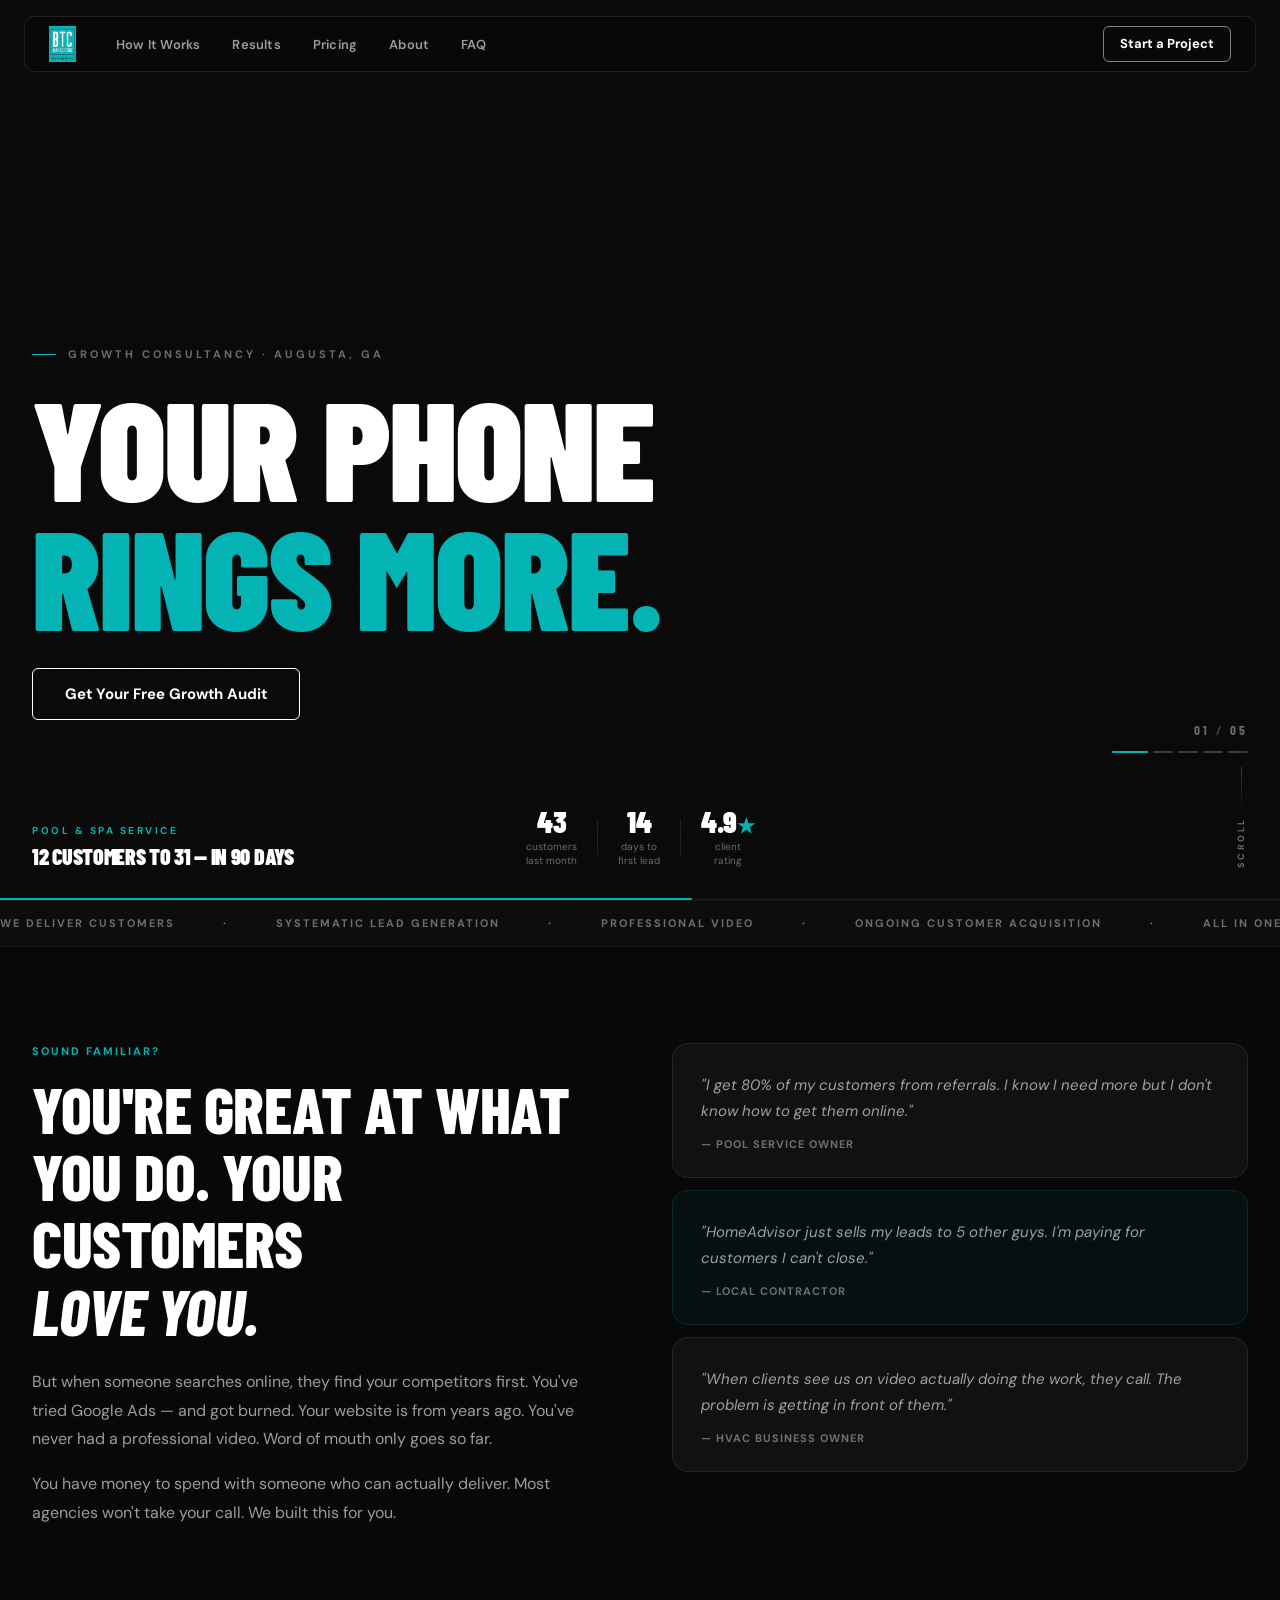
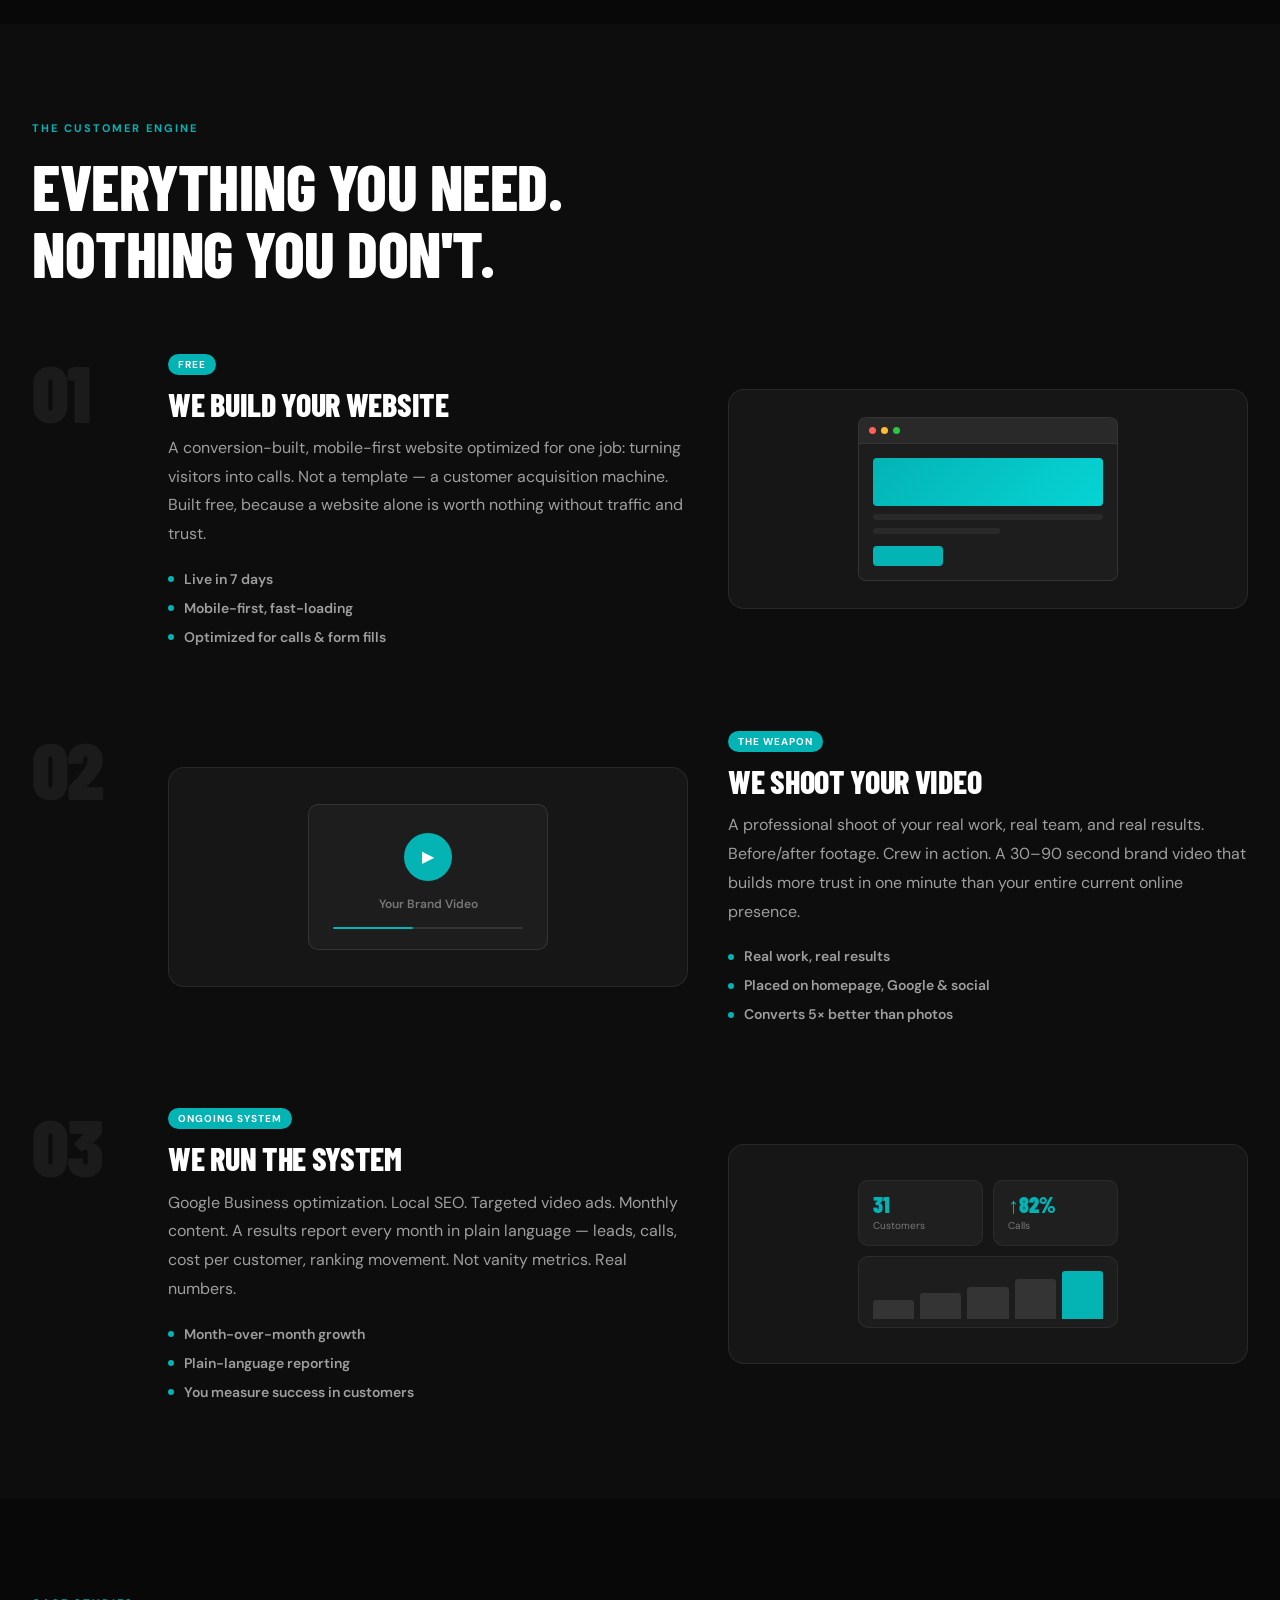
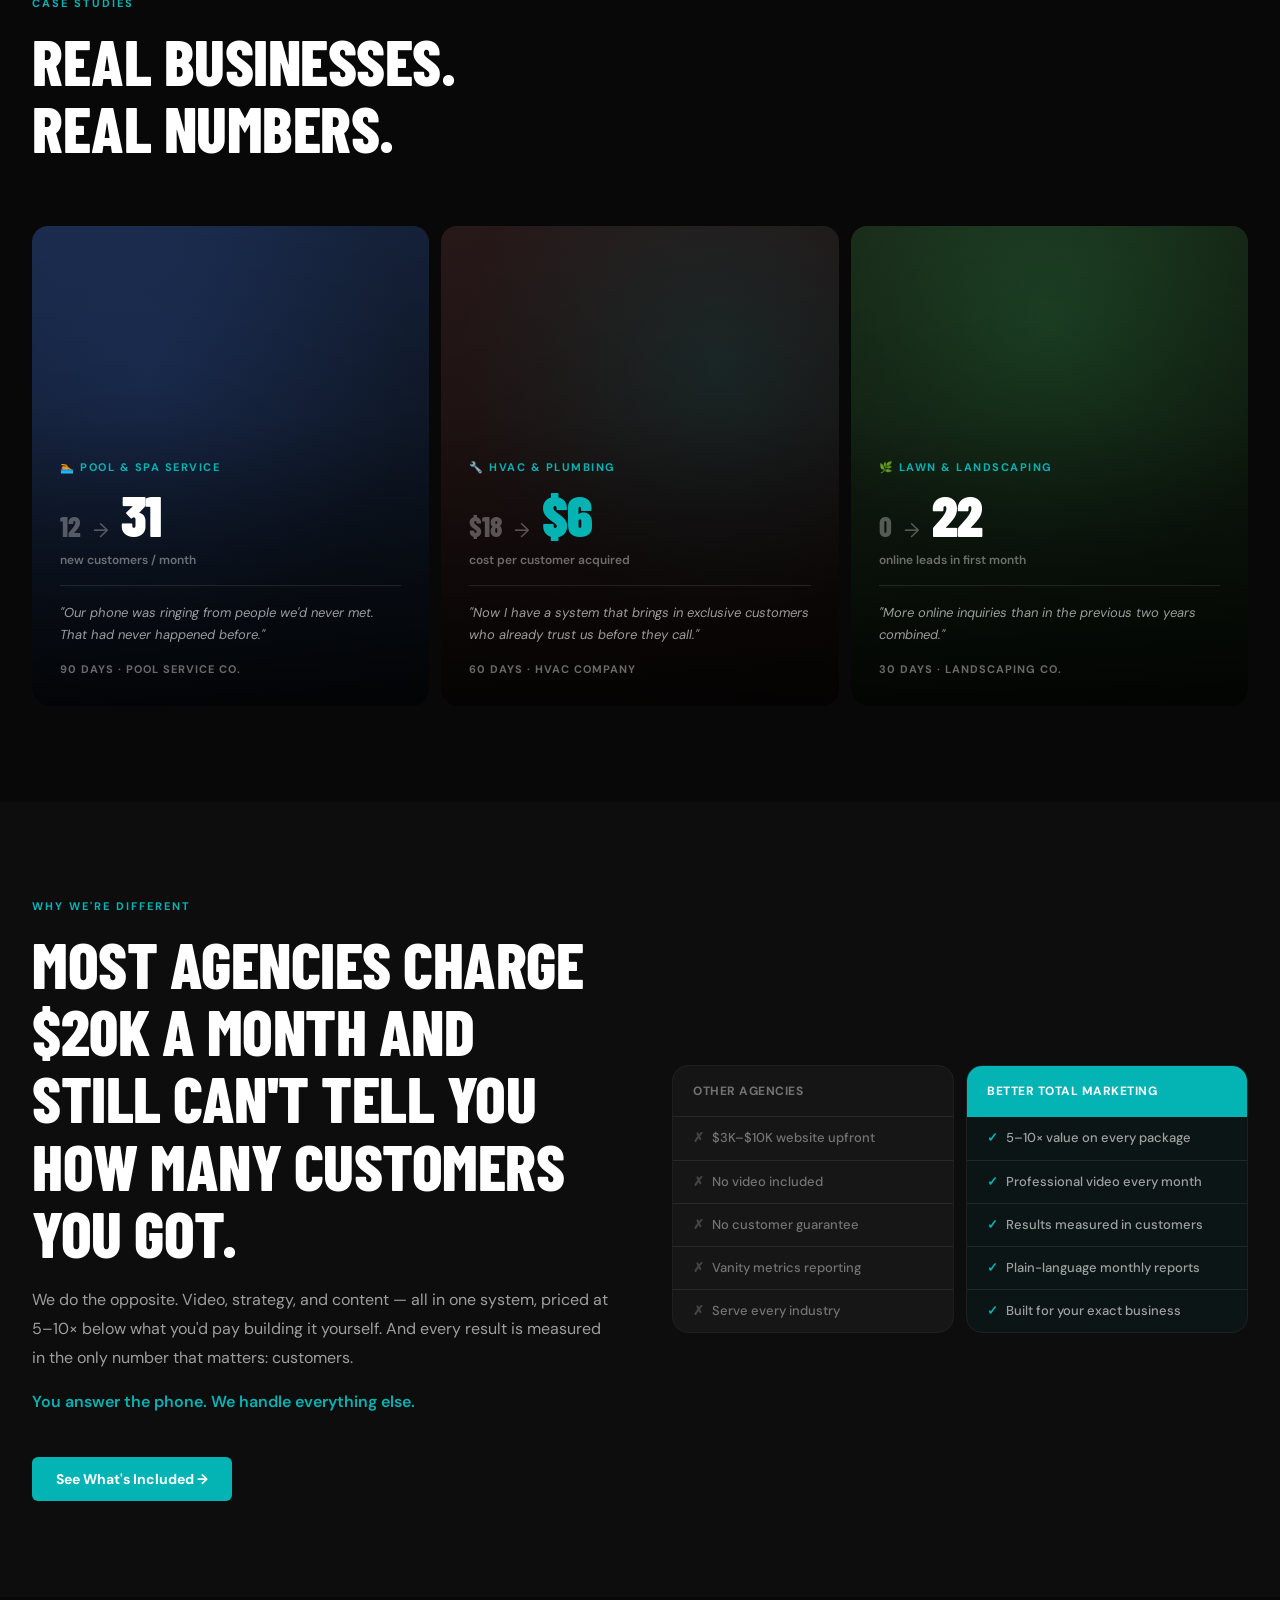
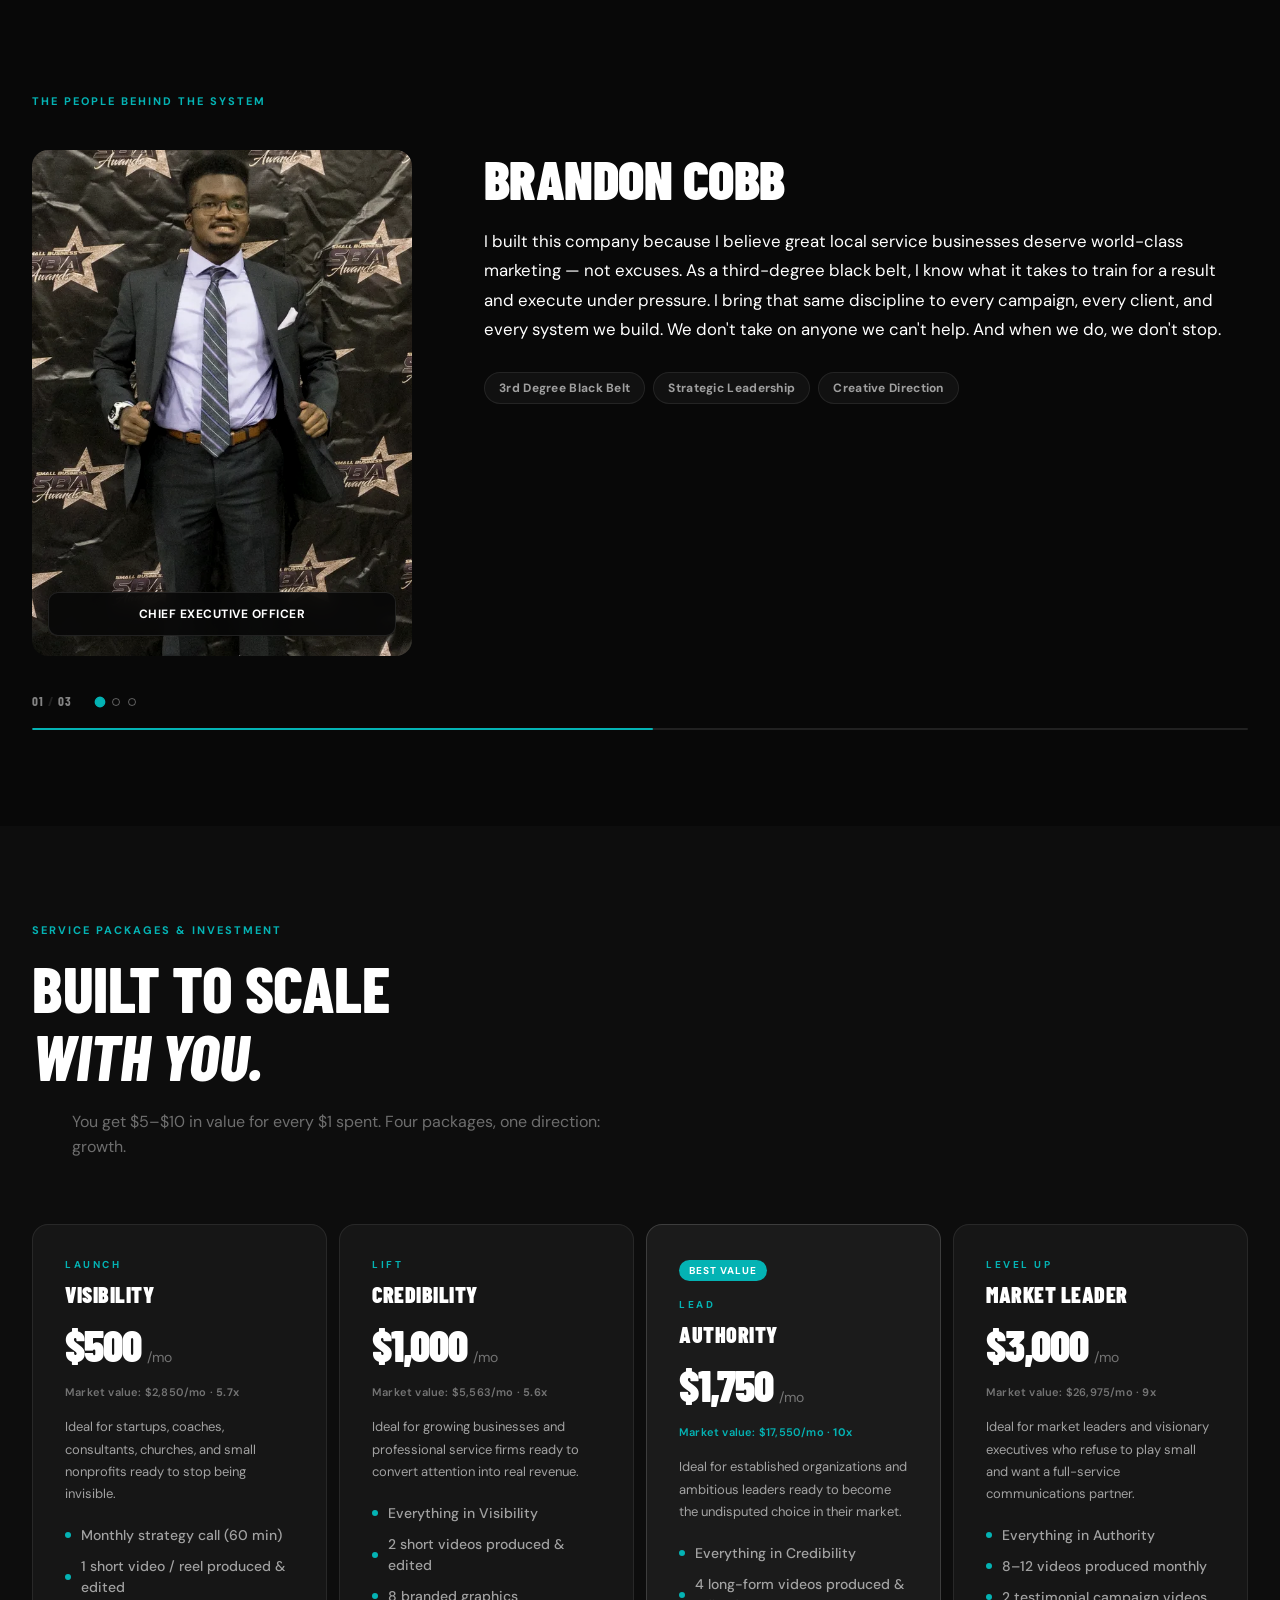
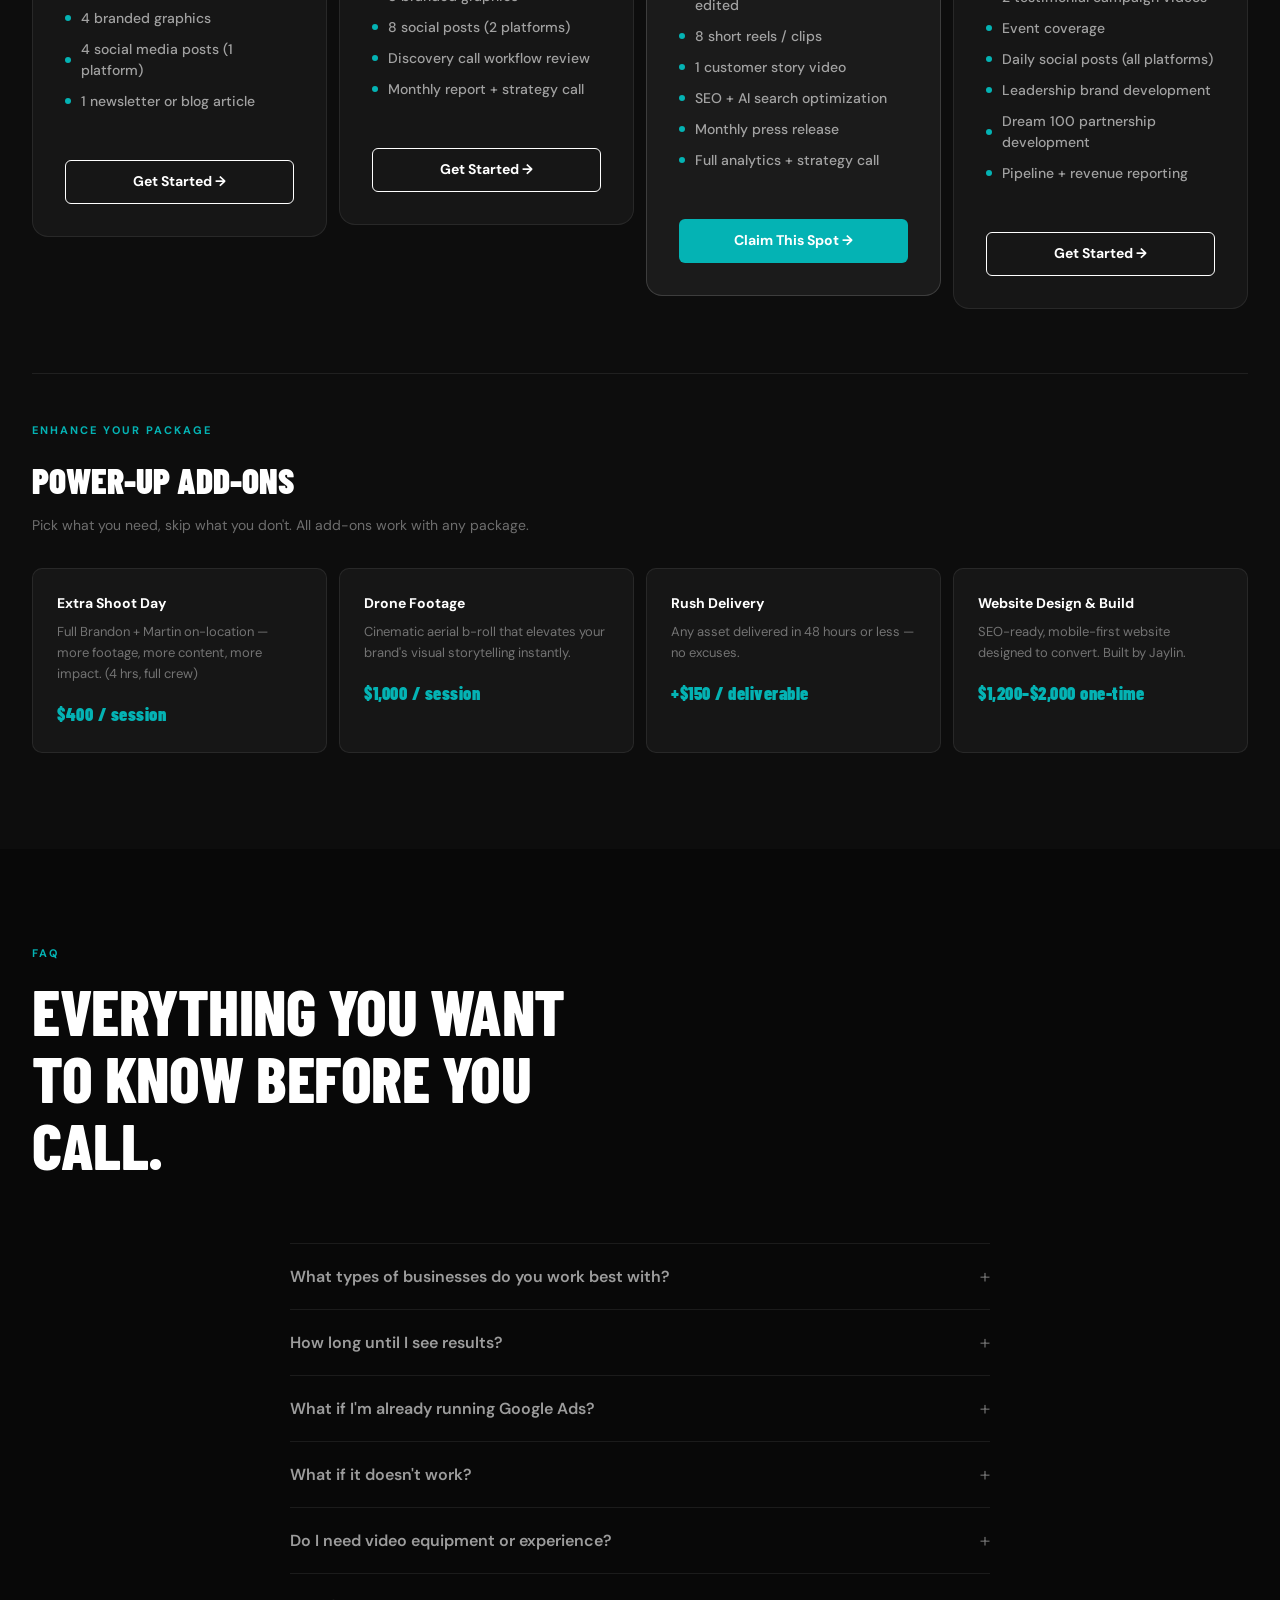
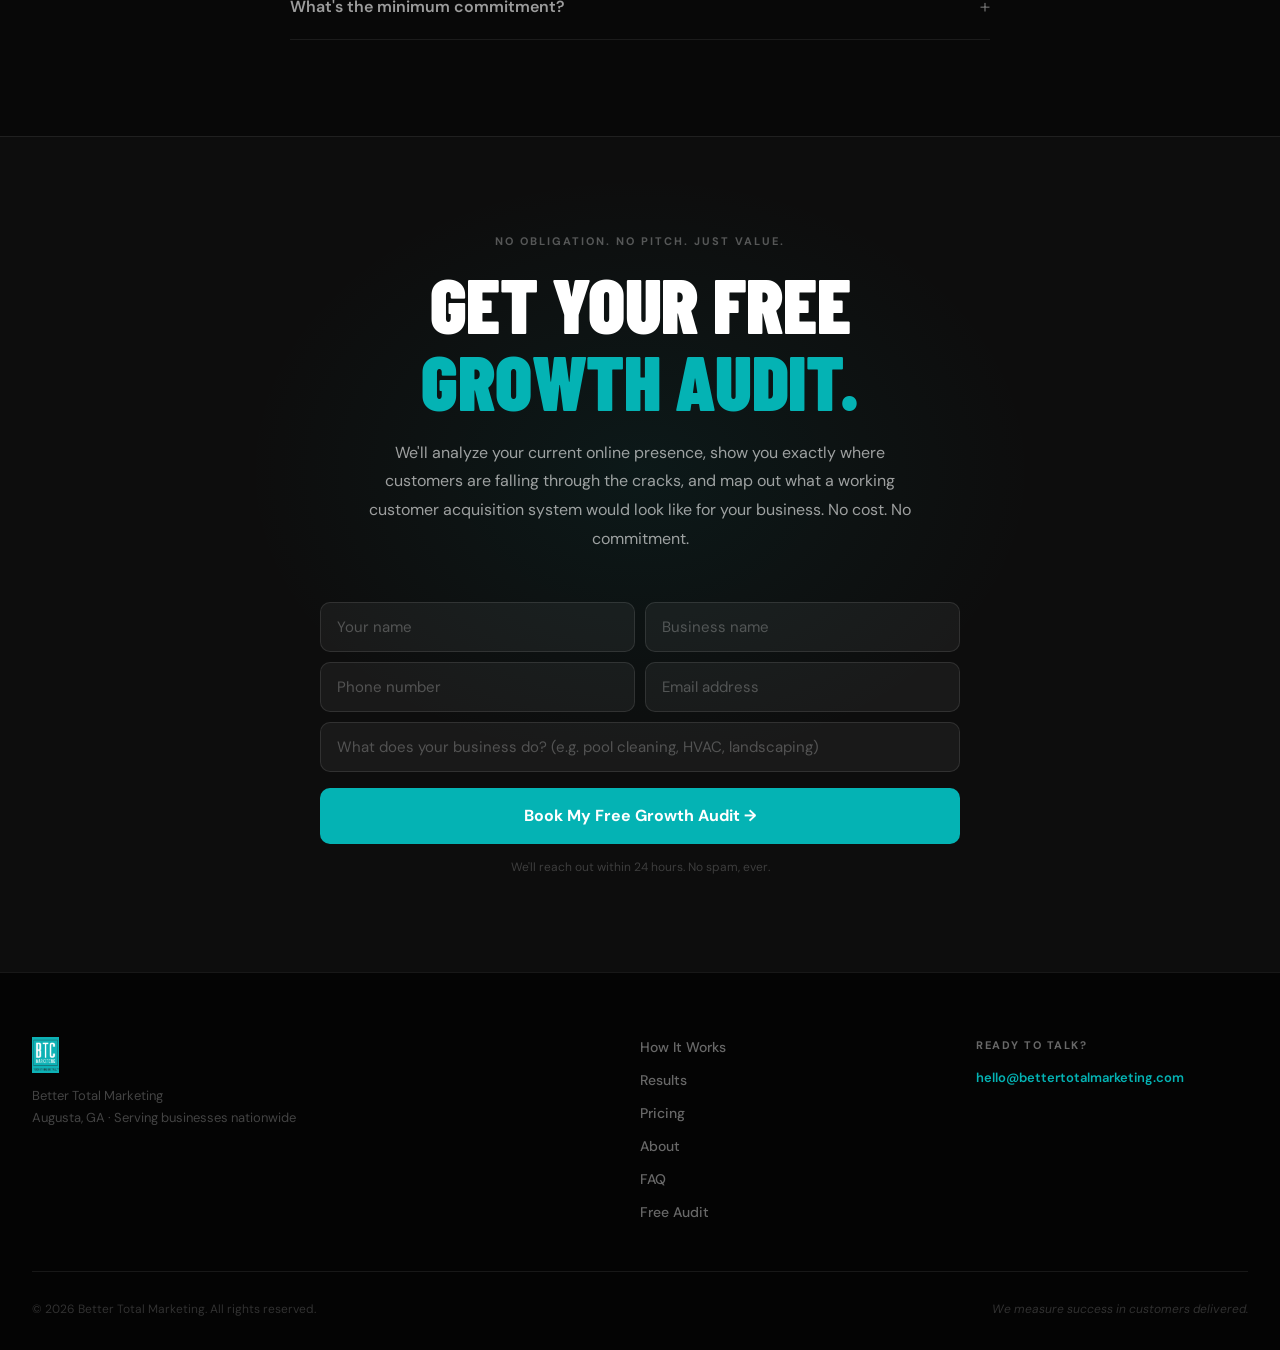
==== index.html @ 80527a5a "Initial commit — BTM v3 website (Better Total Communication Marketing)" ====
<!DOCTYPE html>
<html lang="en">

<head>
  <meta charset="UTF-8" />
  <meta name="viewport" content="width=device-width, initial-scale=1.0" />
  <title>Better Total Marketing — We Deliver Customers</title>
  <meta name="description"
    content="We shoot the video. We run the system. You just answer the phone. Video-centered marketing for local service businesses that gets your phone ringing." />
  <link rel="preconnect" href="https://fonts.googleapis.com" />
  <link rel="preconnect" href="https://fonts.gstatic.com" crossorigin />
  <link
    href="https://fonts.googleapis.com/css2?family=Barlow+Condensed:wght@400;600;700;800;900&family=DM+Sans:wght@300;400;500;600;700&display=swap"
    rel="stylesheet" />
  <link rel="stylesheet" href="styles.css" />
</head>

<body>

  <!-- ── FLOATING NAV (MURSEE-style glass pill) ── -->
  <header class="nav-wrap">
    <nav class="nav" id="nav">
      <a href="#" class="nav-logo"><img src="images/btc_logo.webp" alt="BTC Logo" class="nav-logo-img" /></a>
      <ul class="nav-links">
        <li><a href="#how">How It Works</a></li>
        <li><a href="#results">Results</a></li>
        <li><a href="#pricing">Pricing</a></li>
        <li><a href="#about">About</a></li>
        <li><a href="#faq">FAQ</a></li>
      </ul>
      <a href="#audit" class="btn-outline-sm nav-cta">
        <span>Start a Project</span>
      </a>
      <button class="hamburger" id="hamburger" aria-label="Toggle menu">
        <span></span>
        <span></span>
      </button>
    </nav>
    <div class="mobile-menu" id="mobileMenu">
      <ul>
        <li><a href="#how">How It Works</a></li>
        <li><a href="#results">Results</a></li>
        <li><a href="#pricing">Pricing</a></li>
        <li><a href="#about">About</a></li>
        <li><a href="#faq">FAQ</a></li>
      </ul>
      <a href="#audit" class="btn-red mobile-cta">Get Your Free Audit →</a>
    </div>
  </header>

  <!-- ── HERO — MURSEE Immersive Full Screen ── -->
  <section class="hero" id="hero">
    <!-- Video background -->
    <video class="hero-video" autoplay muted loop playsinline>
      <source src="video/BTC Website No Logo.mp4" type="video/mp4" />
    </video>
    <!-- Dark vignette overlay -->
    <div class="hero-overlay"></div>
    <!-- Film grain -->
    <div class="hero-grain"></div>

    <!-- Main content block -->
    <div class="hero-content">
      <p class="hero-label">Growth Consultancy &middot; Augusta, GA</p>
      <h1 class="hero-headline" data-reveal>
        Your phone<br />
        <em>rings more.</em>
      </h1>
      <div class="hero-actions" data-reveal>
        <a href="#audit" class="btn-outline btn-lg">
          <span>Get Your Free Growth Audit</span>
        </a>
      </div>
    </div>

    <!-- Bottom MURSEE-style info bar -->
    <div class="hero-bottom">
      <!-- Left: Current case study -->
      <div class="hero-project">
        <div class="hp-niche" id="heroNiche">Pool &amp; Spa Service</div>
        <div class="hp-result is-visible" id="heroResult">12 Customers to 31 — in 90 Days</div>
      </div>

      <!-- Center: Key stats -->
      <div class="hero-stats">
        <div class="hstat">
          <div class="hstat-num" data-count="43">0</div>
          <div class="hstat-label">customers<br />last month</div>
        </div>
        <div class="hstat-div"></div>
        <div class="hstat">
          <div class="hstat-num" data-count="14">0</div>
          <div class="hstat-label">days to<br />first lead</div>
        </div>
        <div class="hstat-div"></div>
        <div class="hstat">
          <div class="hstat-num">4.9<em>★</em></div>
          <div class="hstat-label">client<br />rating</div>
        </div>
      </div>

      <!-- Right: Counter + dot nav + scroll -->
      <div class="hero-nav">
        <div class="hero-counter">
          <span id="heroCurrent">01</span>
          <span class="hc-sep"> / </span>
          <span>05</span>
        </div>
        <div class="hero-dots">
          <button class="hdot is-active" data-slide="0" aria-label="Slide 1"></button>
          <button class="hdot" data-slide="1" aria-label="Slide 2"></button>
          <button class="hdot" data-slide="2" aria-label="Slide 3"></button>
          <button class="hdot" data-slide="3" aria-label="Slide 4"></button>
          <button class="hdot" data-slide="4" aria-label="Slide 5"></button>
        </div>
        <div class="hero-scroll">
          <div class="scroll-line"></div>
          <span>Scroll</span>
        </div>
      </div>
    </div>

    <!-- MURSEE progress bar at very bottom -->
    <div class="hero-bar">
      <div class="hero-bar-fill" id="heroBarFill"></div>
    </div>
  </section>

  <!-- ── TICKER ── -->
  <div class="ticker">
    <div class="ticker-track">
      <span>We Deliver Customers</span>
      <span class="t-dot">·</span>
      <span>Systematic Lead Generation</span>
      <span class="t-dot">·</span>
      <span>Professional Video</span>
      <span class="t-dot">·</span>
      <span>Ongoing Customer Acquisition</span>
      <span class="t-dot">·</span>
      <span>All In One Growth System</span>
      <span class="t-dot">·</span>
      <span>We Deliver Customers</span>
      <span class="t-dot">·</span>
      <span>Systematic Lead Generation</span>
      <span class="t-dot">·</span>
      <span>Professional Video</span>
      <span class="t-dot">·</span>
      <span>Ongoing Customer Acquisition</span>
      <span class="t-dot">·</span>
      <span>All In One Growth System</span>
      <span class="t-dot">·</span>
    </div>
  </div>

  <!-- ── PROBLEM ── -->
  <section class="section" id="problem">
    <div class="container">
      <div class="problem-layout">
        <div class="problem-text" data-reveal>
          <p class="eyebrow">Sound familiar?</p>
          <h2 class="section-headline">You're great at what<br />you do. Your customers<br /><em>love you.</em></h2>
          <p class="body-text">But when someone searches online, they find your competitors first. You've tried Google
            Ads — and got burned. Your website is from years ago. You've never had a professional video. Word of mouth
            only goes so far.</p>
          <p class="body-text mt-4">You have money to spend with someone who can actually deliver. Most agencies won't
            take your call. We built this for you.</p>
        </div>
        <div class="pain-stack" data-reveal>
          <div class="pain-card">
            <div class="pain-quote">"I get 80% of my customers from referrals. I know I need more but I don't know how
              to get them online."</div>
            <div class="pain-src">— Pool service owner</div>
          </div>
          <div class="pain-card pain-card-accent">
            <div class="pain-quote">"HomeAdvisor just sells my leads to 5 other guys. I'm paying for customers I can't
              close."</div>
            <div class="pain-src">— Local contractor</div>
          </div>
          <div class="pain-card">
            <div class="pain-quote">"When clients see us on video actually doing the work, they call. The problem is
              getting in front of them."</div>
            <div class="pain-src">— HVAC business owner</div>
          </div>
        </div>
      </div>
    </div>
  </section>

  <!-- ── HOW IT WORKS ── -->
  <section class="section section-alt" id="how">
    <div class="container">
      <div class="section-header" data-reveal>
        <p class="eyebrow">The Customer Engine</p>
        <h2 class="section-headline">Everything you need.<br />Nothing you don't.</h2>
      </div>
      <div class="steps">
        <div class="step" data-reveal>
          <div class="step-num">01</div>
          <div class="step-body">
            <div class="step-tag">Free</div>
            <h3 class="step-title">We build your website</h3>
            <p class="body-text">A conversion-built, mobile-first website optimized for one job: turning visitors into
              calls. Not a template — a customer acquisition machine. Built free, because a website alone is worth
              nothing without traffic and trust.</p>
            <ul class="step-list">
              <li>Live in 7 days</li>
              <li>Mobile-first, fast-loading</li>
              <li>Optimized for calls &amp; form fills</li>
            </ul>
          </div>
          <div class="step-visual">
            <div class="mock-browser">
              <div class="mb-bar"><span class="mb-dot r"></span><span class="mb-dot y"></span><span
                  class="mb-dot g"></span></div>
              <div class="mb-body">
                <div class="mb-hero-bar"></div>
                <div class="mb-line"></div>
                <div class="mb-line short"></div>
                <div class="mb-btn"></div>
              </div>
            </div>
          </div>
        </div>

        <div class="step step-flip" data-reveal>
          <div class="step-num">02</div>
          <div class="step-body">
            <div class="step-tag">The Weapon</div>
            <h3 class="step-title">We shoot your video</h3>
            <p class="body-text">A professional shoot of your real work, real team, and real results. Before/after
              footage. Crew in action. A 30–90 second brand video that builds more trust in one minute than your entire
              current online presence.</p>
            <ul class="step-list">
              <li>Real work, real results</li>
              <li>Placed on homepage, Google &amp; social</li>
              <li>Converts 5× better than photos</li>
            </ul>
          </div>
          <div class="step-visual">
            <div class="mock-video">
              <div class="mv-play">▶</div>
              <div class="mv-title">Your Brand Video</div>
              <div class="mv-bar">
                <div class="mv-fill"></div>
              </div>
            </div>
          </div>
        </div>

        <div class="step" data-reveal>
          <div class="step-num">03</div>
          <div class="step-body">
            <div class="step-tag">Ongoing System</div>
            <h3 class="step-title">We run the system</h3>
            <p class="body-text">Google Business optimization. Local SEO. Targeted video ads. Monthly content. A results
              report every month in plain language — leads, calls, cost per customer, ranking movement. Not vanity
              metrics. Real numbers.</p>
            <ul class="step-list">
              <li>Month-over-month growth</li>
              <li>Plain-language reporting</li>
              <li>You measure success in customers</li>
            </ul>
          </div>
          <div class="step-visual">
            <div class="mock-dash">
              <div class="md-row">
                <div class="md-card">
                  <div class="md-num">31</div>
                  <div class="md-lbl">Customers</div>
                </div>
                <div class="md-card">
                  <div class="md-num">↑82%</div>
                  <div class="md-lbl">Calls</div>
                </div>
              </div>
              <div class="md-chart">
                <div class="md-bar" style="height:38%"></div>
                <div class="md-bar" style="height:52%"></div>
                <div class="md-bar" style="height:65%"></div>
                <div class="md-bar" style="height:80%"></div>
                <div class="md-bar md-bar-red" style="height:96%"></div>
              </div>
            </div>
          </div>
        </div>
      </div>
    </div>
  </section>

  <!-- ── RESULTS / CASE STUDIES (MURSEE film-card grid) ── -->
  <section class="section" id="results">
    <div class="container">
      <div class="section-header" data-reveal>
        <p class="eyebrow">Case Studies</p>
        <h2 class="section-headline">Real businesses.<br />Real numbers.</h2>
      </div>
      <div class="work-grid">
        <div class="work-card" data-reveal>
          <div class="work-card-bg wc-1"></div>
          <div class="work-card-content">
            <div class="wc-niche">🏊 Pool &amp; Spa Service</div>
            <div class="wc-metric">
              <span class="wc-before">12</span>
              <span class="wc-arrow">→</span>
              <span class="wc-after">31</span>
            </div>
            <div class="wc-label">new customers / month</div>
            <p class="wc-quote">"Our phone was ringing from people we'd never met. That had never happened before."</p>
            <div class="wc-meta">90 days · Pool Service Co.</div>
          </div>
        </div>
        <div class="work-card work-card-tall" data-reveal>
          <div class="work-card-bg wc-2"></div>
          <div class="work-card-content">
            <div class="wc-niche">🔧 HVAC &amp; Plumbing</div>
            <div class="wc-metric">
              <span class="wc-before">$18</span>
              <span class="wc-arrow">→</span>
              <span class="wc-after wc-red">$6</span>
            </div>
            <div class="wc-label">cost per customer acquired</div>
            <p class="wc-quote">"Now I have a system that brings in exclusive customers who already trust us before they
              call."</p>
            <div class="wc-meta">60 days · HVAC Company</div>
          </div>
        </div>
        <div class="work-card" data-reveal>
          <div class="work-card-bg wc-3"></div>
          <div class="work-card-content">
            <div class="wc-niche">🌿 Lawn &amp; Landscaping</div>
            <div class="wc-metric">
              <span class="wc-before">0</span>
              <span class="wc-arrow">→</span>
              <span class="wc-after">22</span>
            </div>
            <div class="wc-label">online leads in first month</div>
            <p class="wc-quote">"More online inquiries than in the previous two years combined."</p>
            <div class="wc-meta">30 days · Landscaping Co.</div>
          </div>
        </div>
      </div>
    </div>
  </section>

  <!-- ── WHY WE'RE DIFFERENT ── -->
  <section class="section section-alt" id="free">
    <div class="container">
      <div class="free-layout" data-reveal>
        <div class="free-text">
          <p class="eyebrow">Why we're different</p>
          <h2 class="section-headline">Most agencies charge $20K a month and still can't tell you how many customers you
            got.</h2>
          <p class="body-text">We do the opposite. Video, strategy, and content — all in one system, priced at 5–10×
            below what you'd pay building it yourself. And every result is measured in the only number that matters:
            customers.</p>
          <p class="body-text mt-4" style="color:var(--red);font-weight:600">You answer the phone. We handle everything
            else.</p>
          <a href="#pricing" class="btn-red" style="margin-top:2.5rem;display:inline-flex">See What's Included →</a>
        </div>
        <div class="compare-wrap">
          <div class="compare-col compare-them">
            <div class="compare-head">Other Agencies</div>
            <div class="compare-row bad">$3K–$10K website upfront</div>
            <div class="compare-row bad">No video included</div>
            <div class="compare-row bad">No customer guarantee</div>
            <div class="compare-row bad">Vanity metrics reporting</div>
            <div class="compare-row bad">Serve every industry</div>
          </div>
          <div class="compare-col compare-us">
            <div class="compare-head">Better Total Marketing</div>
            <div class="compare-row good">5–10× value on every package</div>
            <div class="compare-row good">Professional video every month</div>
            <div class="compare-row good">Results measured in customers</div>
            <div class="compare-row good">Plain-language monthly reports</div>
            <div class="compare-row good">Built for your exact business</div>
          </div>
        </div>
      </div>
    </div>
  </section>

  <!-- ── ABOUT / TEAM ── -->
  <section class="section" id="about">
    <div class="container">
      <div class="team-slider" data-reveal>
        <div class="team-slider-header">
          <p class="eyebrow">The people behind the system</p>
        </div>

        <div class="team-slides-wrap">

          <!-- Brandon Cobb -->
          <div class="team-slide is-active">
            <div class="team-slide-media">
              <img src="images/Brandon Cobb.webp" alt="Brandon Cobb — CEO" class="team-slide-img" />
              <div class="team-slide-badge">Chief Executive Officer</div>
            </div>
            <div class="team-slide-text">
              <h3 class="team-slide-name">Brandon Cobb</h3>
              <p class="team-slide-bio">I built this company because I believe great local service businesses deserve
                world-class marketing — not excuses. As a third-degree black belt, I know what it takes to train for a
                result and execute under pressure. I bring that same discipline to every campaign, every client, and
                every system we build. We don't take on anyone we can't help. And when we do, we don't stop.</p>
              <div class="about-chips">
                <span class="chip">3rd Degree Black Belt</span>
                <span class="chip">Strategic Leadership</span>
                <span class="chip">Creative Direction</span>
              </div>
            </div>
          </div>

          <!-- Jaylin Moore -->
          <div class="team-slide">
            <div class="team-slide-media">
              <img src="images/Jaylin Moore.webp" alt="Jaylin Moore — CMO" class="team-slide-img" />
              <div class="team-slide-badge">Chief Marketing Officer</div>
            </div>
            <div class="team-slide-text">
              <h3 class="team-slide-name">Jaylin Moore</h3>
              <p class="team-slide-bio">I kept seeing the same thing: great local service businesses hemorrhaging money
                on agencies that don't understand them, or avoiding marketing altogether because they've been burned
                before. So I built a system that actually works — no vanity metrics, no recycled templates. Just a clear
                strategy, plain-language reporting, and a content engine that gets your phone ringing consistently.
                Every client I take on, I treat like my own business.</p>
              <div class="about-chips">
                <span class="chip">Outcome-first</span>
                <span class="chip">No vanity metrics</span>
                <span class="chip">Plain-language reporting</span>
              </div>
            </div>
          </div>

          <!-- Martin Pope -->
          <div class="team-slide">
            <div class="team-slide-media">
              <img src="images/Martin Pope.webp" alt="Martin Pope — COO" class="team-slide-img" />
              <div class="team-slide-badge">Chief Operating Officer</div>
            </div>
            <div class="team-slide-text">
              <h3 class="team-slide-name">Martin Pope</h3>
              <p class="team-slide-bio">Every great system needs someone who makes sure it actually runs. That's me. I
                manage the internal operations — from our CRM to client scheduling to video delivery — so nothing falls
                through the cracks. When you work with us, you don't have to chase anyone down. Your content ships on
                time, your strategy stays on track, and the videos look sharp. I make sure of it.</p>
              <div class="about-chips">
                <span class="chip">Operations</span>
                <span class="chip">CRM Management</span>
                <span class="chip">Video Editing</span>
              </div>
            </div>
          </div>

        </div>

        <div class="team-nav">
          <div class="team-counter"><span id="teamCurrent">01</span><span class="hc-sep"> / </span><span>03</span></div>
          <div class="team-dots">
            <button class="tdot is-active" data-tslide="0"></button>
            <button class="tdot" data-tslide="1"></button>
            <button class="tdot" data-tslide="2"></button>
          </div>
        </div>
        <div class="team-bar">
          <div class="team-bar-fill" id="teamBarFill"></div>
        </div>

      </div>
    </div>
  </section>

  <!-- ── PRICING ── -->
  <section class="section section-alt" id="pricing">
    <div class="container">
      <div class="section-header" data-reveal>
        <p class="eyebrow">Service Packages &amp; Investment</p>
        <h2 class="section-headline">Built to scale<br /><em>with you.</em></h2>
        <p class="section-sub">You get $5–$10 in value for every $1 spent. Four packages, one direction: growth.</p>
      </div>
      <div class="pricing-grid">

        <!-- Visibility -->
        <div class="pricing-card" data-reveal>
          <div class="pc-stage">LAUNCH</div>
          <div class="pc-tier">Visibility</div>
          <div class="pc-price"><span class="pc-amount">$500</span><span class="pc-label">/mo</span></div>
          <div class="pc-value">Market value: $2,850/mo &middot; <strong>5.7x</strong></div>
          <p class="pc-desc">Ideal for startups, coaches, consultants, churches, and small nonprofits ready to stop
            being invisible.</p>
          <ul class="pc-list">
            <li>Monthly strategy call (60 min)</li>
            <li>1 short video / reel produced &amp; edited</li>
            <li>4 branded graphics</li>
            <li>4 social media posts (1 platform)</li>
            <li>1 newsletter or blog article</li>
          </ul>
          <a href="#audit" class="btn-outline btn-block">Get Started →</a>
        </div>

        <!-- Credibility -->
        <div class="pricing-card" data-reveal>
          <div class="pc-stage">LIFT</div>
          <div class="pc-tier">Credibility</div>
          <div class="pc-price"><span class="pc-amount">$1,000</span><span class="pc-label">/mo</span></div>
          <div class="pc-value">Market value: $5,563/mo &middot; <strong>5.6x</strong></div>
          <p class="pc-desc">Ideal for growing businesses and professional service firms ready to convert attention into
            real revenue.</p>
          <ul class="pc-list">
            <li>Everything in Visibility</li>
            <li>2 short videos produced &amp; edited</li>
            <li>8 branded graphics</li>
            <li>8 social posts (2 platforms)</li>
            <li>Discovery call workflow review</li>
            <li>Monthly report + strategy call</li>
          </ul>
          <a href="#audit" class="btn-outline btn-block">Get Started →</a>
        </div>

        <!-- Authority — featured -->
        <div class="pricing-card pricing-card-feat" data-reveal>
          <div class="pc-badge">Best Value</div>
          <div class="pc-stage">LEAD</div>
          <div class="pc-tier">Authority</div>
          <div class="pc-price"><span class="pc-amount">$1,750</span><span class="pc-label">/mo</span></div>
          <div class="pc-value" style="color:var(--red)">Market value: $17,550/mo &middot; <strong>10x</strong></div>
          <p class="pc-desc">Ideal for established organizations and ambitious leaders ready to become the undisputed
            choice in their market.</p>
          <ul class="pc-list">
            <li>Everything in Credibility</li>
            <li>4 long-form videos produced &amp; edited</li>
            <li>8 short reels / clips</li>
            <li>1 customer story video</li>
            <li>SEO + AI search optimization</li>
            <li>Monthly press release</li>
            <li>Full analytics + strategy call</li>
          </ul>
          <a href="#audit" class="btn-red btn-block">Claim This Spot →</a>
        </div>

        <!-- Market Leader -->
        <div class="pricing-card" data-reveal>
          <div class="pc-stage">LEVEL UP</div>
          <div class="pc-tier">Market Leader</div>
          <div class="pc-price"><span class="pc-amount">$3,000</span><span class="pc-label">/mo</span></div>
          <div class="pc-value">Market value: $26,975/mo &middot; <strong>9x</strong></div>
          <p class="pc-desc">Ideal for market leaders and visionary executives who refuse to play small and want a
            full-service communications partner.</p>
          <ul class="pc-list">
            <li>Everything in Authority</li>
            <li>8–12 videos produced monthly</li>
            <li>2 testimonial campaign videos</li>
            <li>Event coverage</li>
            <li>Daily social posts (all platforms)</li>
            <li>Leadership brand development</li>
            <li>Dream 100 partnership development</li>
            <li>Pipeline + revenue reporting</li>
          </ul>
          <a href="#audit" class="btn-outline btn-block">Get Started →</a>
        </div>

      </div>

      <!-- Add-Ons -->
      <div class="addons-wrap" data-reveal>
        <div class="addons-header">
          <p class="eyebrow">Enhance Your Package</p>
          <h3 class="addons-title">Power-Up Add-Ons</h3>
          <p class="addons-sub">Pick what you need, skip what you don't. All add-ons work with any package.</p>
        </div>
        <div class="addons-grid">
          <div class="addon-card">
            <div class="addon-name">Extra Shoot Day</div>
            <div class="addon-desc">Full Brandon + Martin on-location — more footage, more content, more impact. (4 hrs,
              full crew)</div>
            <div class="addon-price">$400 / session</div>
          </div>
          <div class="addon-card">
            <div class="addon-name">Drone Footage</div>
            <div class="addon-desc">Cinematic aerial b-roll that elevates your brand's visual storytelling instantly.
            </div>
            <div class="addon-price">$1,000 / session</div>
          </div>
          <div class="addon-card">
            <div class="addon-name">Rush Delivery</div>
            <div class="addon-desc">Any asset delivered in 48 hours or less — no excuses.</div>
            <div class="addon-price">+$150 / deliverable</div>
          </div>
          <div class="addon-card">
            <div class="addon-name">Website Design &amp; Build</div>
            <div class="addon-desc">SEO-ready, mobile-first website designed to convert. Built by Jaylin.</div>
            <div class="addon-price">$1,200–$2,000 one-time</div>
          </div>
        </div>
      </div>

    </div>
  </section>

  <!-- ── FAQ ── -->
  <section class="section" id="faq">
    <div class="container">
      <div class="section-header" data-reveal>
        <p class="eyebrow">FAQ</p>
        <h2 class="section-headline">Everything you want<br />to know before you call.</h2>
      </div>
      <div class="faq-list">
        <div class="faq-item" data-reveal>
          <button class="faq-q">What types of businesses do you work best with? <span class="faq-icon">+</span></button>
          <div class="faq-a">
            <p>High-margin local service businesses — pool &amp; spa, HVAC, roofing, landscaping, commercial cleaning,
              junk removal. The common thread: great service, happy customers, and almost no systematic way to get new
              ones online. If that's you, we built this for you. We don't work with tech startups or e-commerce brands.
              That focus is why we're good at what we do.</p>
          </div>
        </div>
        <div class="faq-item" data-reveal>
          <button class="faq-q">How long until I see results? <span class="faq-icon">+</span></button>
          <div class="faq-a">
            <p>Most clients see their first new lead within 14 days of the site going live. Meaningful, consistent
              results typically build over 60–90 days as SEO compounds and video ads optimize. We measure and report
              this monthly so you always know where you stand.</p>
          </div>
        </div>
        <div class="faq-item" data-reveal>
          <button class="faq-q">What if I'm already running Google Ads? <span class="faq-icon">+</span></button>
          <div class="faq-a">
            <p>Great — we'll audit what's working and what's bleeding. Most businesses running ads without a
              conversion-optimized website and video are paying far too much per lead. We fix the foundation first, then
              your existing ad spend goes further.</p>
          </div>
        </div>
        <div class="faq-item" data-reveal>
          <button class="faq-q">What if it doesn't work? <span class="faq-icon">+</span></button>
          <div class="faq-a">
            <p>We don't take on clients we can't help. Before we start, we run a free growth audit of your business and
              local competition. If we don't believe we can deliver real results, we'll tell you and point you in the
              right direction. We'd rather walk away than under-deliver.</p>
          </div>
        </div>
        <div class="faq-item" data-reveal>
          <button class="faq-q">Do I need video equipment or experience? <span class="faq-icon">+</span></button>
          <div class="faq-a">
            <p>None. We handle everything — scheduling, shoot day, editing, and placement. All you need to do is show up
              and do what you do every day. We capture it professionally and turn it into the proof that sells before
              prospects ever call you.</p>
          </div>
        </div>
        <div class="faq-item" data-reveal>
          <button class="faq-q">What's the minimum commitment? <span class="faq-icon">+</span></button>
          <div class="faq-a">
            <p>Six months. Customer acquisition is a compounding system, not a one-month switch. SEO takes time to
              build. Video ads need data to optimize. We need six months to deliver the results we're promising — and
              clients who stay beyond six months almost never leave.</p>
          </div>
        </div>
      </div>
    </div>
  </section>

  <!-- ── FREE AUDIT FORM ── -->
  <section class="section cta-section" id="audit">
    <div class="cta-glow"></div>
    <div class="container">
      <div class="cta-inner" data-reveal>
        <p class="eyebrow" style="color:rgba(255,255,255,0.3)">No obligation. No pitch. Just value.</p>
        <h2 class="cta-headline">Get your free<br /><em>growth audit.</em></h2>
        <p class="cta-sub">We'll analyze your current online presence, show you exactly where customers are falling
          through the cracks, and map out what a working customer acquisition system would look like for your business.
          No cost. No commitment.</p>
        <form class="audit-form" id="auditForm">
          <div class="form-row">
            <input type="text" class="form-input" placeholder="Your name" required />
            <input type="text" class="form-input" placeholder="Business name" required />
          </div>
          <div class="form-row">
            <input type="tel" class="form-input" placeholder="Phone number" required />
            <input type="email" class="form-input" placeholder="Email address" required />
          </div>
          <input type="text" class="form-input form-input-full"
            placeholder="What does your business do? (e.g. pool cleaning, HVAC, landscaping)" required />
          <button type="submit" class="btn-red btn-submit" id="submitBtn">Book My Free Growth Audit →</button>
          <p class="form-note">We'll reach out within 24 hours. No spam, ever.</p>
        </form>
      </div>
    </div>
  </section>

  <!-- ── FOOTER ── -->
  <footer class="footer">
    <div class="container">
      <div class="footer-inner">
        <div class="footer-brand">
          <div class="footer-logo"><img src="images/btc_logo.webp" alt="BTC Logo" class="footer-logo-img" /></div>
          <p>Better Total Marketing<br />Augusta, GA · Serving businesses nationwide</p>
        </div>
        <nav class="footer-links">
          <a href="#how">How It Works</a>
          <a href="#results">Results</a>
          <a href="#pricing">Pricing</a>
          <a href="#about">About</a>
          <a href="#faq">FAQ</a>
          <a href="#audit">Free Audit</a>
        </nav>
        <div class="footer-contact">
          <p class="footer-contact-label">Ready to talk?</p>
          <a href="mailto:hello@bettertotalmarketing.com" class="footer-email">hello@bettertotalmarketing.com</a>
        </div>
      </div>
      <div class="footer-bottom">
        <p>© 2026 Better Total Marketing. All rights reserved.</p>
        <p class="footer-sub">We measure success in customers delivered.</p>
      </div>
    </div>
  </footer>

  <script src="main.js"></script>
</body>

</html>
---- styles.css ----
/* =====================================================================
   BETTER TOTAL MARKETING V3
   Design: MURSEE Films cinematic dark aesthetic
   Content: best_practices.md brand strategy
   ===================================================================== */

/* 0. RESET & TOKENS
--------------------------------------------------------------------- */
*, *::before, *::after { box-sizing: border-box; margin: 0; padding: 0; }

:root {
  --black:    #080808;
  --white:    #ffffff;
  --red:      #04b3b4;
  --red-dark: #038a8b;
  --w60:  rgba(255,255,255,0.60);
  --w40:  rgba(255,255,255,0.40);
  --w20:  rgba(255,255,255,0.20);
  --w10:  rgba(255,255,255,0.10);
  --w06:  rgba(255,255,255,0.06);
  --w04:  rgba(255,255,255,0.04);
  --card-bg:  rgba(255,255,255,0.04);
  --card-bdr: rgba(255,255,255,0.08);

  --font-display: 'Barlow Condensed', 'Arial Narrow', Arial, sans-serif;
  --font-body:    'DM Sans', -apple-system, BlinkMacSystemFont, 'Segoe UI', sans-serif;

  --max-w:  1280px;
  --gutter: 32px;
  --r-sm:   6px;
  --r-md:   10px;
  --r-lg:   16px;
  --r-full: 9999px;
}

html { scroll-behavior: smooth; background: var(--black); }

body {
  font-family: var(--font-body);
  background: var(--black);
  color: var(--white);
  line-height: 1.5;
  -webkit-font-smoothing: antialiased;
  overflow-x: hidden;
  padding-top: 0;
  margin-top: 0;
}

a { text-decoration: none; }
img { display: block; max-width: 100%; }
.mt-4 { margin-top: 1rem; }

/* 1. LAYOUT
--------------------------------------------------------------------- */
.container {
  max-width: var(--max-w);
  margin: 0 auto;
  padding: 0 var(--gutter);
}

.section { padding: 96px 0; }
.section-alt { background: rgba(255,255,255,0.02); }

.section-header {
  max-width: 640px;
  margin-bottom: 64px;
}

/* 2. TYPOGRAPHY
--------------------------------------------------------------------- */
.eyebrow {
  font-family: var(--font-body);
  font-size: 11px;
  font-weight: 700;
  letter-spacing: 2px;
  text-transform: uppercase;
  color: var(--red);
  margin-bottom: 16px;
  display: block;
}

.section-headline {
  font-family: var(--font-display);
  font-size: clamp(40px, 5vw, 64px);
  font-weight: 800;
  line-height: 1.05;
  letter-spacing: -0.5px;
  text-transform: uppercase;
  color: var(--white);
  margin-bottom: 20px;
}

.body-text {
  font-size: 16px;
  line-height: 1.8;
  color: var(--w60);
}

/* 3. BUTTONS
--------------------------------------------------------------------- */

/* MURSEE-style border button: fills from bottom on hover */
.btn-outline {
  display: inline-flex;
  align-items: center;
  justify-content: center;
  position: relative;
  overflow: hidden;
  border: 1px solid var(--white);
  border-radius: var(--r-sm);
  padding: 0 24px;
  height: 44px;
  font-family: var(--font-body);
  font-size: 14px;
  font-weight: 700;
  color: var(--white);
  cursor: pointer;
  transition: color 0.3s ease;
  white-space: nowrap;
}

.btn-outline span { position: relative; z-index: 1; transition: color 0.3s ease; }

.btn-outline::before {
  content: '';
  position: absolute;
  inset: 0;
  background: var(--white);
  transform: scaleY(0);
  transform-origin: bottom;
  transition: transform 0.3s cubic-bezier(0.4, 0, 0.2, 1);
}

.btn-outline:hover::before { transform: scaleY(1); }
.btn-outline:hover span, .btn-outline:hover { color: var(--black); }

.btn-outline-sm {
  display: inline-flex;
  align-items: center;
  justify-content: center;
  position: relative;
  overflow: hidden;
  border: 1px solid rgba(255,255,255,0.5);
  border-radius: var(--r-sm);
  padding: 0 16px;
  height: 36px;
  font-family: var(--font-body);
  font-size: 13px;
  font-weight: 700;
  color: var(--white);
  cursor: pointer;
  transition: color 0.25s, background 0.25s, border-color 0.25s;
  white-space: nowrap;
}

.btn-outline-sm span { position: relative; z-index: 1; transition: color 0.25s; }

.btn-outline-sm::before {
  content: '';
  position: absolute;
  inset: 0;
  background: var(--white);
  transform: scaleY(0);
  transform-origin: bottom;
  transition: transform 0.25s cubic-bezier(0.4, 0, 0.2, 1);
}

.btn-outline-sm:hover::before { transform: scaleY(1); }
.btn-outline-sm:hover span, .btn-outline-sm:hover { color: var(--black); }

/* Red filled button */
.btn-red {
  display: inline-flex;
  align-items: center;
  justify-content: center;
  background: var(--red);
  color: var(--white);
  border: none;
  border-radius: var(--r-sm);
  padding: 0 24px;
  height: 44px;
  font-family: var(--font-body);
  font-size: 14px;
  font-weight: 700;
  cursor: pointer;
  transition: background 0.15s;
  white-space: nowrap;
}
.btn-red:hover { background: var(--red-dark); }

.btn-lg { height: 52px; font-size: 15px; padding: 0 32px; }
.btn-block { width: 100%; margin-top: 24px; justify-content: center; }

/* Ghost text link */
.btn-ghost-text {
  font-size: 14px;
  font-weight: 600;
  color: var(--w60);
  transition: color 0.2s;
  cursor: pointer;
}
.btn-ghost-text:hover { color: var(--white); }

/* 4. FLOATING NAV (MURSEE glass pill)
--------------------------------------------------------------------- */
.nav-wrap {
  position: fixed;
  top: 16px;
  left: 0;
  right: 0;
  padding: 0 24px;
  z-index: 500;
  display: flex;
  flex-direction: column;
  align-items: center;
}

.nav {
  width: 100%;
  max-width: var(--max-w);
  height: 56px;
  display: flex;
  align-items: center;
  gap: 40px;
  padding: 0 24px;
  background: rgba(8,8,8,0.65);
  backdrop-filter: blur(16px);
  -webkit-backdrop-filter: blur(16px);
  border: 1px solid var(--w10);
  border-radius: var(--r-md);
  transition: background 0.2s, border-color 0.2s;
}

.nav.is-scrolled {
  background: rgba(8,8,8,0.85);
  border-color: var(--w20);
}

.nav-logo {
  flex-shrink: 0;
  display: flex;
  align-items: center;
}

.nav-logo-img {
  height: 36px;
  width: auto;
  display: block;
}

.nav-links {
  display: flex;
  align-items: center;
  gap: 32px;
  list-style: none;
  flex: 1;
}

.nav-links a {
  font-size: 13px;
  font-weight: 600;
  color: var(--w60);
  transition: color 0.15s;
  letter-spacing: 0.2px;
}
.nav-links a:hover { color: var(--white); }

.nav-cta { margin-left: auto; flex-shrink: 0; }

/* Hamburger — 2-line MURSEE style */
.hamburger {
  display: none;
  flex-direction: column;
  justify-content: center;
  align-items: flex-end;
  width: 36px;
  height: 36px;
  background: none;
  border: none;
  cursor: pointer;
  gap: 6px;
  margin-left: auto;
}

.hamburger span {
  display: block;
  height: 1px;
  background: var(--white);
  transition: all 0.3s ease;
}
.hamburger span:nth-child(1) { width: 24px; }
.hamburger span:nth-child(2) { width: 16px; }

.hamburger.is-open span:nth-child(1) { width: 22px; transform: translateY(3.5px) rotate(45deg); }
.hamburger.is-open span:nth-child(2) { width: 22px; transform: translateY(-3.5px) rotate(-45deg); }

/* Mobile menu */
.mobile-menu {
  display: none;
  flex-direction: column;
  gap: 0;
  width: 100%;
  max-width: var(--max-w);
  background: rgba(8,8,8,0.95);
  backdrop-filter: blur(16px);
  border: 1px solid var(--w10);
  border-top: none;
  border-radius: 0 0 var(--r-md) var(--r-md);
  padding: 16px 24px 24px;
}

.mobile-menu.is-open { display: flex; }

.mobile-menu ul { list-style: none; display: flex; flex-direction: column; gap: 0; }

.mobile-menu a {
  display: block;
  font-size: 16px;
  font-weight: 600;
  color: var(--w60);
  padding: 14px 0;
  border-bottom: 1px solid var(--w06);
  transition: color 0.15s;
}
.mobile-menu a:hover { color: var(--white); }
.mobile-menu ul a:last-child { border-bottom: none; }

.mobile-cta { margin-top: 20px; align-self: flex-start; }

/* 5. HERO — MURSEE Immersive Full Screen
--------------------------------------------------------------------- */
.hero {
  position: relative;
  height: 100svh;
  min-height: 620px;
  overflow: hidden;
  display: flex;
  flex-direction: column;
  justify-content: flex-end;
  padding-bottom: 180px;
}

/* Video background */
.hero-video {
  position: absolute;
  inset: 0;
  width: 100%;
  height: 100%;
  object-fit: cover;
  z-index: 0;
}

/* Gradient overlay for text legibility */
.hero-overlay {
  position: absolute;
  inset: 0;
  background: linear-gradient(
    to bottom,
    rgba(8,8,8,0.35) 0%,
    rgba(8,8,8,0.10) 35%,
    rgba(8,8,8,0.55) 70%,
    rgba(8,8,8,0.92) 100%
  );
  z-index: 1;
  pointer-events: none;
}

/* Film grain texture */
.hero-grain {
  position: absolute;
  inset: 0;
  background-image: url("data:image/svg+xml,%3Csvg viewBox='0 0 256 256' xmlns='http://www.w3.org/2000/svg'%3E%3Cfilter id='n'%3E%3CfeTurbulence type='fractalNoise' baseFrequency='0.9' numOctaves='4' stitchTiles='stitch'/%3E%3C/filter%3E%3Crect width='100%25' height='100%25' filter='url(%23n)' opacity='1'/%3E%3C/svg%3E");
  background-repeat: repeat;
  background-size: 200px 200px;
  opacity: 0.022;
  pointer-events: none;
  z-index: 2;
}

/* Main content — sits in flex flow, pushed above hero-bottom */
.hero-content {
  position: relative;
  z-index: 3;
  width: 100%;
  max-width: var(--max-w);
  margin: 0 auto;
  padding: 0 var(--gutter);
}

/* Hero label (MURSEE small uppercase) */
.hero-label {
  font-size: 11px;
  font-weight: 700;
  letter-spacing: 3px;
  text-transform: uppercase;
  color: var(--w40);
  margin-bottom: 18px;
  display: flex;
  align-items: center;
  gap: 12px;
}

.hero-label::before {
  content: '';
  display: inline-block;
  width: 24px;
  height: 1px;
  background: var(--red);
  flex-shrink: 0;
}

/* Giant Barlow Condensed headline */
.hero-headline {
  font-family: var(--font-display);
  font-size: clamp(72px, 11vw, 148px);
  font-weight: 900;
  line-height: 0.92;
  letter-spacing: -2px;
  text-transform: uppercase;
  color: var(--white);
  margin-bottom: 28px;
}

.hero-headline em {
  font-style: normal;
  color: var(--red);
  display: block;
}

.hero-actions {
  display: flex;
  align-items: center;
}

/* Bottom MURSEE info bar */
.hero-bottom {
  position: absolute;
  bottom: 0;
  left: 50%;
  transform: translateX(-50%);
  display: grid;
  grid-template-columns: 1fr auto 1fr;
  align-items: end;
  gap: 32px;
  width: 100%;
  max-width: var(--max-w);
  padding: 0 var(--gutter) 32px;
  z-index: 3;
}

/* Left: rotating case study info */
.hero-project { min-width: 0; }

.hp-niche {
  font-size: 10px;
  font-weight: 700;
  letter-spacing: 2.5px;
  text-transform: uppercase;
  color: var(--red);
  margin-bottom: 6px;
}

.hp-result {
  font-family: var(--font-display);
  font-size: 22px;
  font-weight: 900;
  color: var(--white);
  text-transform: uppercase;
  letter-spacing: -0.3px;
  line-height: 1.1;
  opacity: 0;
  transform: translateY(10px);
  transition: opacity 0.4s ease, transform 0.4s ease;
}

.hp-result.is-visible {
  opacity: 1;
  transform: translateY(0);
}

/* Center: key stats */
.hero-stats {
  display: flex;
  align-items: center;
  gap: 20px;
  justify-content: center;
  flex-shrink: 0;
}

.hstat { text-align: center; }

.hstat-num {
  font-family: var(--font-display);
  font-size: 30px;
  font-weight: 900;
  color: var(--white);
  line-height: 1;
  letter-spacing: -0.5px;
}

.hstat-num em { color: var(--red); font-style: normal; font-size: 0.65em; }

.hstat-label {
  font-size: 10px;
  color: var(--w40);
  line-height: 1.4;
  margin-top: 4px;
  text-align: center;
}

.hstat-div {
  width: 1px;
  height: 36px;
  background: var(--w10);
  flex-shrink: 0;
}

/* Right: counter + dot nav + scroll hint */
.hero-nav {
  display: flex;
  flex-direction: column;
  align-items: flex-end;
  gap: 14px;
}

.hero-counter {
  font-family: var(--font-display);
  font-size: 13px;
  font-weight: 700;
  letter-spacing: 3px;
  color: var(--w40);
  line-height: 1;
}

.hc-sep { color: var(--w20); }

/* MURSEE-style dash dots */
.hero-dots {
  display: flex;
  gap: 5px;
  align-items: center;
}

.hdot {
  height: 2px;
  width: 20px;
  background: rgba(255,255,255,0.2);
  border: none;
  border-radius: 2px;
  cursor: pointer;
  padding: 0;
  transition: background 0.3s ease, width 0.3s ease;
}

.hdot.is-active {
  background: var(--red);
  width: 36px;
}

/* Vertical scroll hint */
.hero-scroll {
  display: flex;
  flex-direction: column;
  align-items: center;
  gap: 6px;
}

.scroll-line {
  width: 1px;
  height: 44px;
  background: linear-gradient(to bottom, var(--w20), transparent);
}

.hero-scroll span {
  font-size: 9px;
  font-weight: 700;
  letter-spacing: 2.5px;
  text-transform: uppercase;
  color: var(--w40);
  writing-mode: vertical-lr;
  transform: rotate(180deg);
}

/* Bottom progress bar (MURSEE — driven by slider) */
.hero-bar {
  position: absolute;
  bottom: 0;
  left: 0;
  right: 0;
  height: 2px;
  background: rgba(255,255,255,0.06);
  z-index: 4;
}

.hero-bar-fill {
  height: 100%;
  width: 0%;
  background: var(--red);
  border-radius: 0 2px 2px 0;
}

/* 6. TICKER
--------------------------------------------------------------------- */
.ticker {
  border-top: 1px solid var(--w06);
  border-bottom: 1px solid var(--w06);
  padding: 14px 0;
  overflow: hidden;
  background: rgba(255,255,255,0.02);
}

.ticker-track {
  display: flex;
  width: max-content;
  gap: 48px;
  animation: ticker 32s linear infinite;
  white-space: nowrap;
}

.ticker-track span {
  font-size: 11px;
  font-weight: 700;
  letter-spacing: 2px;
  text-transform: uppercase;
  color: var(--w40);
}

.t-dot { color: var(--red) !important; }

@keyframes ticker {
  from { transform: translateX(0); }
  to   { transform: translateX(-50%); }
}

/* 7. PROBLEM SECTION
--------------------------------------------------------------------- */
.problem-layout {
  display: grid;
  grid-template-columns: 1fr 1fr;
  gap: 64px;
  align-items: start;
}

.problem-text .section-headline { margin-bottom: 24px; }

.pain-stack { display: flex; flex-direction: column; gap: 12px; }

.pain-card {
  background: var(--card-bg);
  border: 1px solid var(--card-bdr);
  border-radius: var(--r-lg);
  padding: 28px 28px 24px;
}

.pain-card-accent {
  background: rgba(4,179,180,0.05);
  border-color: rgba(4,179,180,0.15);
}

.pain-quote {
  font-size: 15px;
  line-height: 1.75;
  color: var(--w60);
  font-style: italic;
  margin-bottom: 12px;
}

.pain-src {
  font-size: 11px;
  font-weight: 700;
  letter-spacing: 1px;
  text-transform: uppercase;
  color: var(--w40);
}

/* 8. HOW IT WORKS
--------------------------------------------------------------------- */
.steps { display: flex; flex-direction: column; gap: 80px; }

.step {
  display: grid;
  grid-template-columns: 96px 1fr 1fr;
  gap: 40px;
  align-items: center;
}

.step-flip .step-body  { order: 1; }
.step-flip .step-visual { order: 0; grid-column: 2; }
.step-flip .step-num   { order: -1; grid-column: 1; }

/* Reorder for flip */
.step-flip {
  grid-template-areas: "num visual body";
}
.step-flip .step-num    { grid-area: num; }
.step-flip .step-visual { grid-area: visual; }
.step-flip .step-body   { grid-area: body; }

.step-num {
  font-family: var(--font-display);
  font-size: 80px;
  font-weight: 900;
  color: rgba(255,255,255,0.06);
  line-height: 1;
  letter-spacing: -2px;
  user-select: none;
  align-self: flex-start;
}

.step-tag {
  display: inline-block;
  background: var(--red);
  color: var(--white);
  font-size: 10px;
  font-weight: 700;
  letter-spacing: 1px;
  text-transform: uppercase;
  padding: 3px 10px;
  border-radius: var(--r-full);
  margin-bottom: 12px;
}

.step-title {
  font-family: var(--font-display);
  font-size: 32px;
  font-weight: 800;
  text-transform: uppercase;
  letter-spacing: -0.3px;
  color: var(--white);
  margin-bottom: 12px;
  line-height: 1.1;
}

.step-body .body-text { margin-bottom: 20px; }

.step-list {
  list-style: none;
  display: flex;
  flex-direction: column;
  gap: 8px;
}

.step-list li {
  display: flex;
  align-items: center;
  gap: 10px;
  font-size: 14px;
  font-weight: 600;
  color: var(--w60);
}

.step-list li::before {
  content: '';
  width: 6px;
  height: 6px;
  border-radius: 50%;
  background: var(--red);
  flex-shrink: 0;
}

/* Step visuals */
.step-visual {
  display: flex;
  align-items: center;
  justify-content: center;
  min-height: 220px;
  background: var(--card-bg);
  border: 1px solid var(--card-bdr);
  border-radius: var(--r-lg);
  padding: 24px;
}

/* Browser mockup */
.mock-browser {
  width: 100%;
  max-width: 260px;
  background: rgba(255,255,255,0.03);
  border: 1px solid var(--w10);
  border-radius: 8px;
  overflow: hidden;
}

.mb-bar {
  height: 26px;
  background: rgba(255,255,255,0.05);
  border-bottom: 1px solid var(--w06);
  display: flex;
  align-items: center;
  gap: 5px;
  padding: 0 10px;
}

.mb-dot {
  width: 7px; height: 7px; border-radius: 50%;
}
.mb-dot.r { background: #ff5f57; }
.mb-dot.y { background: #febc2e; }
.mb-dot.g { background: #28c840; }

.mb-body { padding: 14px; display: flex; flex-direction: column; gap: 8px; }

.mb-hero-bar {
  height: 48px;
  background: linear-gradient(135deg, var(--red) 0%, #06d4d5 100%);
  border-radius: 4px;
}

.mb-line {
  height: 6px;
  background: var(--w06);
  border-radius: var(--r-full);
}
.mb-line.short { width: 55%; }
.mb-btn {
  height: 20px;
  width: 70px;
  background: var(--red);
  border-radius: 4px;
  margin-top: 4px;
}

/* Video mockup */
.mock-video {
  width: 100%;
  max-width: 240px;
  background: rgba(255,255,255,0.03);
  border: 1px solid var(--w10);
  border-radius: var(--r-md);
  padding: 28px 24px 20px;
  display: flex;
  flex-direction: column;
  align-items: center;
  gap: 14px;
}

.mv-play {
  width: 48px; height: 48px;
  background: var(--red);
  border-radius: 50%;
  display: flex; align-items: center; justify-content: center;
  font-size: 16px;
  color: var(--white);
}

.mv-title { font-size: 12px; font-weight: 600; color: var(--w40); }

.mv-bar { width: 100%; height: 2px; background: var(--w10); border-radius: var(--r-full); }
.mv-fill { width: 42%; height: 100%; background: var(--red); border-radius: var(--r-full); }

/* Dashboard mockup */
.mock-dash { width: 100%; max-width: 260px; display: flex; flex-direction: column; gap: 10px; }

.md-row { display: grid; grid-template-columns: 1fr 1fr; gap: 10px; }

.md-card {
  background: rgba(255,255,255,0.04);
  border: 1px solid var(--w06);
  border-radius: var(--r-md);
  padding: 12px 14px;
}

.md-num {
  font-family: var(--font-display);
  font-size: 22px;
  font-weight: 900;
  color: var(--red);
  line-height: 1;
}

.md-lbl { font-size: 10px; color: var(--w40); margin-top: 3px; }

.md-chart {
  background: rgba(255,255,255,0.03);
  border: 1px solid var(--w06);
  border-radius: var(--r-md);
  padding: 12px 14px 8px;
  display: flex;
  align-items: flex-end;
  gap: 6px;
  height: 72px;
}

.md-bar {
  flex: 1;
  background: var(--w10);
  border-radius: 3px 3px 0 0;
}
.md-bar-red { background: var(--red); }

/* 9. RESULTS / WORK GRID (MURSEE film cards)
--------------------------------------------------------------------- */
.work-grid {
  display: grid;
  grid-template-columns: repeat(3, 1fr);
  gap: 12px;
  align-items: stretch;
}

.work-card {
  position: relative;
  border-radius: var(--r-lg);
  overflow: hidden;
  min-height: 360px;
  display: flex;
  flex-direction: column;
  justify-content: flex-end;
  cursor: pointer;
  transition: transform 0.3s ease;
}

.work-card:hover { transform: scale(1.01); }
.work-card.work-card-tall { min-height: 480px; }

/* Film-style gradient background for each card */
.work-card-bg {
  position: absolute;
  inset: 0;
  z-index: 0;
}

/* Overlay gradient to ensure text legibility */
.work-card::after {
  content: '';
  position: absolute;
  inset: 0;
  background: linear-gradient(to top, rgba(0,0,0,0.85) 0%, rgba(0,0,0,0.2) 60%, rgba(0,0,0,0.05) 100%);
  z-index: 1;
}

.wc-1 { background: linear-gradient(145deg, #1a2a4a 0%, #0d1520 100%); }
.wc-2 { background: linear-gradient(145deg, #2a1a1a 0%, #1a0d0d 100%); }
.wc-3 { background: linear-gradient(145deg, #1a2a1a 0%, #0d1a0d 100%); }

/* Decorative pattern for card backgrounds */
.wc-1::before, .wc-2::before, .wc-3::before {
  content: '';
  position: absolute;
  inset: 0;
  opacity: 0.15;
}
.wc-1::before { background: radial-gradient(circle at 30% 30%, #4a80ff, transparent 60%); }
.wc-2::before { background: radial-gradient(circle at 70% 30%, var(--red), transparent 60%); }
.wc-3::before { background: radial-gradient(circle at 50% 20%, #4aff80, transparent 60%); }

.work-card-content {
  position: relative;
  z-index: 2;
  padding: 28px;
}

.wc-niche {
  font-size: 11px;
  font-weight: 700;
  letter-spacing: 1.5px;
  text-transform: uppercase;
  color: var(--red);
  margin-bottom: 12px;
}

.wc-metric {
  display: flex;
  align-items: baseline;
  gap: 12px;
  margin-bottom: 4px;
}

.wc-before {
  font-family: var(--font-display);
  font-size: 28px;
  font-weight: 800;
  color: rgba(255,255,255,0.3);
}

.wc-arrow {
  font-size: 20px;
  color: rgba(255,255,255,0.3);
}

.wc-after {
  font-family: var(--font-display);
  font-size: 56px;
  font-weight: 900;
  color: var(--white);
  line-height: 1;
  letter-spacing: -1px;
}

.wc-red { color: var(--red); }

.wc-label {
  font-size: 12px;
  font-weight: 600;
  color: var(--w40);
  margin-bottom: 16px;
}

.wc-quote {
  font-size: 13px;
  line-height: 1.65;
  color: var(--w60);
  font-style: italic;
  margin-bottom: 16px;
  padding-top: 16px;
  border-top: 1px solid rgba(255,255,255,0.1);
}

.wc-meta {
  font-size: 11px;
  font-weight: 700;
  letter-spacing: 1px;
  text-transform: uppercase;
  color: var(--w40);
}

/* 10. FREE WEBSITE SECTION
--------------------------------------------------------------------- */
.free-layout {
  display: grid;
  grid-template-columns: 1fr 1fr;
  gap: 64px;
  align-items: center;
}

.compare-wrap {
  display: grid;
  grid-template-columns: 1fr 1fr;
  gap: 12px;
}

.compare-col {
  border-radius: var(--r-lg);
  overflow: hidden;
  border: 1px solid var(--card-bdr);
}

.compare-head {
  padding: 16px 20px;
  font-size: 12px;
  font-weight: 700;
  letter-spacing: 0.5px;
  text-transform: uppercase;
  border-bottom: 1px solid var(--card-bdr);
}

.compare-them .compare-head { background: rgba(255,255,255,0.03); color: var(--w40); }
.compare-us .compare-head { background: var(--red); color: var(--white); border-color: var(--red); }

.compare-row {
  padding: 12px 20px;
  font-size: 13px;
  font-weight: 500;
  border-bottom: 1px solid var(--card-bdr);
  display: flex;
  align-items: center;
  gap: 8px;
  line-height: 1.4;
}
.compare-row:last-child { border-bottom: none; }

.compare-row.bad { color: var(--w40); background: var(--card-bg); }
.compare-row.bad::before { content: '✗'; color: rgba(255,255,255,0.2); flex-shrink: 0; font-weight: 700; }

.compare-row.good { color: var(--w60); background: rgba(4,179,180,0.05); }
.compare-row.good::before { content: '✓'; color: var(--red); flex-shrink: 0; font-weight: 700; }

/* 11. ABOUT SECTION
--------------------------------------------------------------------- */
/* ── TEAM SLIDER ── */
.team-slider-header { margin-bottom: 40px; }

.team-slides-wrap {
  display: grid;
  grid-template-areas: "slide";
  min-height: 500px;
}

.team-slide {
  grid-area: slide;
  display: grid;
  grid-template-columns: 380px 1fr;
  gap: 72px;
  align-items: start;
  opacity: 0;
  pointer-events: none;
  transition: opacity 0.4s ease;
}

.team-slide.is-active {
  opacity: 1;
  pointer-events: auto;
}

.team-slide-media { position: relative; }

.team-slide-img {
  width: 100%;
  aspect-ratio: 3/4;
  object-fit: cover;
  object-position: center top;
  border-radius: var(--r-lg);
  filter: grayscale(20%) contrast(1.05);
}

.team-slide-badge {
  position: absolute;
  bottom: 20px;
  left: 16px;
  right: 16px;
  background: rgba(8,8,8,0.9);
  backdrop-filter: blur(8px);
  border: 1px solid var(--w10);
  border-radius: var(--r-md);
  padding: 12px 16px;
  font-size: 12px;
  font-weight: 700;
  color: var(--white);
  text-align: center;
  letter-spacing: 0.5px;
  text-transform: uppercase;
}

.team-slide-name {
  font-family: var(--font-display);
  font-size: clamp(2.2rem, 4.5vw, 3.4rem);
  font-weight: 900;
  line-height: 1.05;
  letter-spacing: -0.01em;
  color: var(--white);
  text-transform: uppercase;
  margin-bottom: 20px;
}

.team-slide-bio {
  font-size: 1.05rem;
  line-height: 1.75;
  color: var(--gray);
}

.about-chips {
  display: flex;
  flex-wrap: wrap;
  gap: 8px;
  margin-top: 28px;
}

.team-nav {
  display: flex;
  align-items: center;
  gap: 24px;
  margin-top: 36px;
}

.team-counter {
  font-family: var(--font-display);
  font-size: 13px;
  font-weight: 700;
  letter-spacing: 1px;
  color: var(--white);
  opacity: 0.5;
}

.team-dots { display: flex; gap: 8px; }

.tdot {
  width: 8px;
  height: 8px;
  border-radius: 50%;
  border: 1px solid rgba(255,255,255,0.35);
  background: transparent;
  cursor: pointer;
  padding: 0;
  transition: background 0.2s, border-color 0.2s, transform 0.2s;
}

.tdot.is-active {
  background: var(--red);
  border-color: var(--red);
  transform: scale(1.35);
}

.team-bar {
  height: 2px;
  background: var(--w10);
  margin-top: 16px;
  border-radius: 1px;
  overflow: hidden;
}

.team-bar-fill {
  height: 100%;
  width: 0%;
  background: var(--red);
  border-radius: 1px;
  transition: width 0.1s linear;
}

.chip {
  background: var(--card-bg);
  border: 1px solid var(--card-bdr);
  border-radius: var(--r-full);
  padding: 6px 14px;
  font-size: 12px;
  font-weight: 700;
  color: var(--w60);
  letter-spacing: 0.3px;
}

/* 12. PRICING
--------------------------------------------------------------------- */
.section-sub {
  font-size: 1rem;
  color: var(--w40);
  margin-top: 12px;
  max-width: 560px;
  margin-left: auto;
  margin-right: auto;
  line-height: 1.6;
}

.pricing-grid {
  display: grid;
  grid-template-columns: repeat(4, 1fr);
  gap: 12px;
  align-items: start;
}

.pricing-card {
  background: var(--card-bg);
  border: 1px solid var(--card-bdr);
  border-radius: var(--r-lg);
  padding: 32px;
  transition: border-color 0.2s, transform 0.2s;
}

.pricing-card:hover {
  border-color: var(--w20);
  transform: translateY(-2px);
}

.pricing-card-feat {
  background: rgba(255,255,255,0.06);
  border-color: rgba(255,255,255,0.15);
  transform: translateY(-8px);
}

.pricing-card-feat:hover { transform: translateY(-11px); }

.pc-badge {
  display: inline-block;
  background: var(--red);
  color: var(--white);
  font-size: 10px;
  font-weight: 700;
  letter-spacing: 1px;
  text-transform: uppercase;
  padding: 3px 10px;
  border-radius: var(--r-full);
  margin-bottom: 16px;
}

.pc-stage {
  font-size: 10px;
  font-weight: 700;
  letter-spacing: 2.5px;
  text-transform: uppercase;
  color: var(--red);
  margin-bottom: 6px;
}

.pc-tier {
  font-family: var(--font-display);
  font-size: 22px;
  font-weight: 900;
  text-transform: uppercase;
  letter-spacing: 0.5px;
  color: var(--white);
  margin-bottom: 12px;
}

.pc-price {
  display: flex;
  align-items: baseline;
  gap: 6px;
  margin-bottom: 16px;
}

.pc-amount {
  font-family: var(--font-display);
  font-size: 44px;
  font-weight: 900;
  color: var(--white);
  line-height: 1;
  letter-spacing: -1px;
}

.pc-label { font-size: 14px; color: var(--w40); }

.pc-value {
  font-size: 11px;
  font-weight: 600;
  color: var(--w40);
  margin-bottom: 16px;
  letter-spacing: 0.2px;
}

.pc-desc { font-size: 13px; line-height: 1.7; color: var(--w60); margin-bottom: 20px; }

.pc-list {
  list-style: none;
  display: flex;
  flex-direction: column;
  gap: 10px;
  margin-bottom: 24px;
}

.pc-list li {
  display: flex;
  align-items: center;
  gap: 10px;
  font-size: 14px;
  font-weight: 500;
  color: var(--w60);
}

.pc-list li::before {
  content: '';
  width: 6px; height: 6px;
  border-radius: 50%;
  background: var(--red);
  flex-shrink: 0;
}

/* Add-Ons */
.addons-wrap {
  margin-top: 64px;
  border-top: 1px solid var(--card-bdr);
  padding-top: 48px;
}

.addons-header { margin-bottom: 32px; }

.addons-title {
  font-family: var(--font-display);
  font-size: clamp(1.6rem, 3vw, 2.2rem);
  font-weight: 900;
  text-transform: uppercase;
  color: var(--white);
  margin: 6px 0 8px;
}

.addons-sub { font-size: 14px; color: var(--w40); }

.addons-grid {
  display: grid;
  grid-template-columns: repeat(4, 1fr);
  gap: 12px;
}

.addon-card {
  background: var(--card-bg);
  border: 1px solid var(--card-bdr);
  border-radius: var(--r-md);
  padding: 24px;
  transition: border-color 0.2s;
}

.addon-card:hover { border-color: var(--w20); }

.addon-name {
  font-size: 14px;
  font-weight: 700;
  color: var(--white);
  margin-bottom: 8px;
}

.addon-desc {
  font-size: 13px;
  line-height: 1.6;
  color: var(--w40);
  margin-bottom: 16px;
}

.addon-price {
  font-family: var(--font-display);
  font-size: 18px;
  font-weight: 900;
  color: var(--red);
  letter-spacing: 0.5px;
}

/* 13. FAQ
--------------------------------------------------------------------- */
.faq-list {
  max-width: 700px;
  margin: 0 auto;
}

.faq-item { border-bottom: 1px solid var(--card-bdr); }
.faq-item:first-child { border-top: 1px solid var(--card-bdr); }

.faq-q {
  width: 100%;
  background: none;
  border: none;
  display: flex;
  justify-content: space-between;
  align-items: center;
  gap: 16px;
  padding: 22px 0;
  font-family: var(--font-body);
  font-size: 16px;
  font-weight: 600;
  color: var(--w60);
  cursor: pointer;
  text-align: left;
  transition: color 0.15s;
}

.faq-q:hover { color: var(--white); }
.faq-item.is-open .faq-q { color: var(--white); }

.faq-icon {
  font-size: 20px;
  font-weight: 300;
  color: var(--w40);
  flex-shrink: 0;
  line-height: 1;
  transition: transform 0.25s, color 0.15s;
}

.faq-item.is-open .faq-icon { transform: rotate(45deg); color: var(--red); }

.faq-a {
  max-height: 0;
  overflow: hidden;
  transition: max-height 0.35s cubic-bezier(0.4, 0, 0.2, 1);
}

.faq-a p {
  font-size: 15px;
  line-height: 1.8;
  color: var(--w60);
  padding-bottom: 22px;
}

/* 14. CTA / AUDIT FORM
--------------------------------------------------------------------- */
.cta-section {
  position: relative;
  overflow: hidden;
  background: rgba(255,255,255,0.02);
  border-top: 1px solid var(--card-bdr);
}

.cta-glow {
  position: absolute;
  top: 40%;
  left: 50%;
  transform: translate(-50%, -50%);
  width: 800px;
  height: 600px;
  background: radial-gradient(ellipse, rgba(4,179,180,0.07) 0%, transparent 70%);
  pointer-events: none;
}

.cta-inner {
  max-width: 640px;
  margin: 0 auto;
  text-align: center;
  position: relative;
  z-index: 1;
}

.cta-headline {
  font-family: var(--font-display);
  font-size: clamp(48px, 6vw, 80px);
  font-weight: 900;
  text-transform: uppercase;
  color: var(--white);
  line-height: 1.0;
  letter-spacing: -0.5px;
  margin-bottom: 20px;
}

.cta-headline em { font-style: normal; color: var(--red); }

.cta-sub {
  font-size: 16px;
  line-height: 1.8;
  color: var(--w60);
  margin-bottom: 48px;
  max-width: 560px;
  margin-left: auto;
  margin-right: auto;
}

.audit-form {
  display: flex;
  flex-direction: column;
  gap: 10px;
  text-align: left;
}

.form-row {
  display: grid;
  grid-template-columns: 1fr 1fr;
  gap: 10px;
}

.form-input {
  width: 100%;
  height: 50px;
  background: rgba(255,255,255,0.05);
  border: 1px solid rgba(255,255,255,0.1);
  border-radius: var(--r-md);
  padding: 0 16px;
  font-family: var(--font-body);
  font-size: 15px;
  color: var(--white);
  outline: none;
  transition: border-color 0.15s, background 0.15s, box-shadow 0.15s;
}

.form-input::placeholder { color: rgba(255,255,255,0.25); }

.form-input:focus {
  border-color: var(--red);
  background: rgba(255,255,255,0.07);
  box-shadow: 0 0 0 3px rgba(4,179,180,0.12);
}

.form-input-full { width: 100%; }

.btn-submit {
  width: 100%;
  height: 56px;
  font-size: 16px;
  justify-content: center;
  border-radius: var(--r-md);
  margin-top: 6px;
  cursor: pointer;
  font-family: var(--font-body);
  border: none;
}

.form-note {
  text-align: center;
  font-size: 12px;
  color: rgba(255,255,255,0.2);
  margin-top: 4px;
}

/* 15. FOOTER
--------------------------------------------------------------------- */
.footer {
  background: #040404;
  border-top: 1px solid var(--card-bdr);
  padding: 64px 0 32px;
}

.footer-inner {
  display: grid;
  grid-template-columns: 2fr 1fr 1fr;
  gap: 64px;
  padding-bottom: 48px;
  border-bottom: 1px solid var(--card-bdr);
  margin-bottom: 28px;
}

.footer-logo {
  display: block;
  margin-bottom: 12px;
}

.footer-logo-img {
  height: 36px;
  width: auto;
  display: block;
}

.footer-brand p {
  font-size: 13px;
  line-height: 1.7;
  color: rgba(255,255,255,0.25);
}

.footer-links {
  display: flex;
  flex-direction: column;
  gap: 12px;
}

.footer-links a {
  font-size: 14px;
  font-weight: 500;
  color: var(--w40);
  transition: color 0.15s;
}
.footer-links a:hover { color: var(--white); }

.footer-contact-label {
  font-size: 11px;
  font-weight: 700;
  letter-spacing: 1.5px;
  text-transform: uppercase;
  color: var(--w40);
  margin-bottom: 12px;
}

.footer-email {
  font-size: 13px;
  font-weight: 600;
  color: var(--red);
  word-break: break-all;
  transition: color 0.15s;
}
.footer-email:hover { color: #06d4d5; }

.footer-bottom {
  display: flex;
  justify-content: space-between;
  align-items: center;
}

.footer-bottom p {
  font-size: 12px;
  color: rgba(255,255,255,0.18);
}

.footer-sub { font-style: italic; }

/* 16. SCROLL REVEAL
--------------------------------------------------------------------- */
[data-reveal] {
  opacity: 0;
  transform: translateY(28px);
  transition:
    opacity 0.65s cubic-bezier(0.4, 0, 0.2, 1),
    transform 0.65s cubic-bezier(0.4, 0, 0.2, 1);
}

[data-reveal].is-visible {
  opacity: 1;
  transform: translateY(0);
}

/* 17. RESPONSIVE
--------------------------------------------------------------------- */

/* 1024px */
@media (max-width: 1024px) {
  .hero-bottom { grid-template-columns: 1fr 1fr; }
  .hero-stats { display: none; }

  .step { grid-template-columns: 72px 1fr; }
  .step .step-visual { grid-column: 1 / -1; }
  .step-flip { grid-template-areas: none; grid-template-columns: 72px 1fr; }
  .step-flip .step-num    { order: 0; }
  .step-flip .step-body   { order: 1; }
  .step-flip .step-visual { order: 2; grid-column: 1 / -1; }

  .work-grid { grid-template-columns: 1fr 1fr; }
  .work-card.work-card-tall { min-height: 380px; }

  .team-slide { grid-template-columns: 300px 1fr; gap: 48px; }
  .team-slides-wrap { min-height: 440px; }

  .pricing-grid { grid-template-columns: repeat(2, 1fr); }
  .pricing-card-feat { transform: none; }
  .pricing-card-feat:hover { transform: translateY(-2px); }
  .addons-grid { grid-template-columns: repeat(2, 1fr); }

  .footer-inner { gap: 40px; }
}

/* 768px */
@media (max-width: 768px) {
  .nav-links { display: none; }
  .nav-cta { display: none; }
  .hamburger { display: flex; }

  .hero { padding-bottom: 140px; }
  .hero-headline { font-size: clamp(56px, 14vw, 96px); letter-spacing: -1px; }
  .hero-bottom {
    grid-template-columns: 1fr auto;
    gap: 16px;
    padding-bottom: 24px;
  }
  .hero-stats { display: none; }
  .hero-scroll { display: none; }

  .problem-layout { grid-template-columns: 1fr; gap: 40px; }

  .step { grid-template-columns: 1fr; }
  .step-num { font-size: 56px; }

  .work-grid { grid-template-columns: 1fr; }
  .work-card.work-card-tall { min-height: 340px; }

  .free-layout { grid-template-columns: 1fr; gap: 40px; }

  .team-slide { grid-template-columns: 1fr; gap: 32px; }
  .team-slides-wrap { min-height: unset; }
  .team-slide-img { aspect-ratio: 4/3; }

  .form-row { grid-template-columns: 1fr; }

  .footer-inner { grid-template-columns: 1fr 1fr; gap: 32px; }
  .footer-bottom { flex-direction: column; gap: 8px; text-align: center; }

  .section { padding: 64px 0; }
}

/* 480px */
@media (max-width: 480px) {
  :root { --gutter: 20px; }

  .hero { padding-bottom: 160px; }
  .hero-headline { font-size: 52px; letter-spacing: -0.5px; }
  .hero-sub { font-size: 15px; }

  .hero-bottom { grid-template-columns: 1fr; padding-bottom: 20px; gap: 12px; }
  .hero-nav { flex-direction: row; align-items: center; gap: 12px; }

  .section-headline { font-size: 34px; }

  .compare-wrap { grid-template-columns: 1fr; }

  .pricing-grid { grid-template-columns: 1fr; }
  .addons-grid { grid-template-columns: 1fr; }

  .footer-inner { grid-template-columns: 1fr; }

  .cta-headline { font-size: 40px; }
}
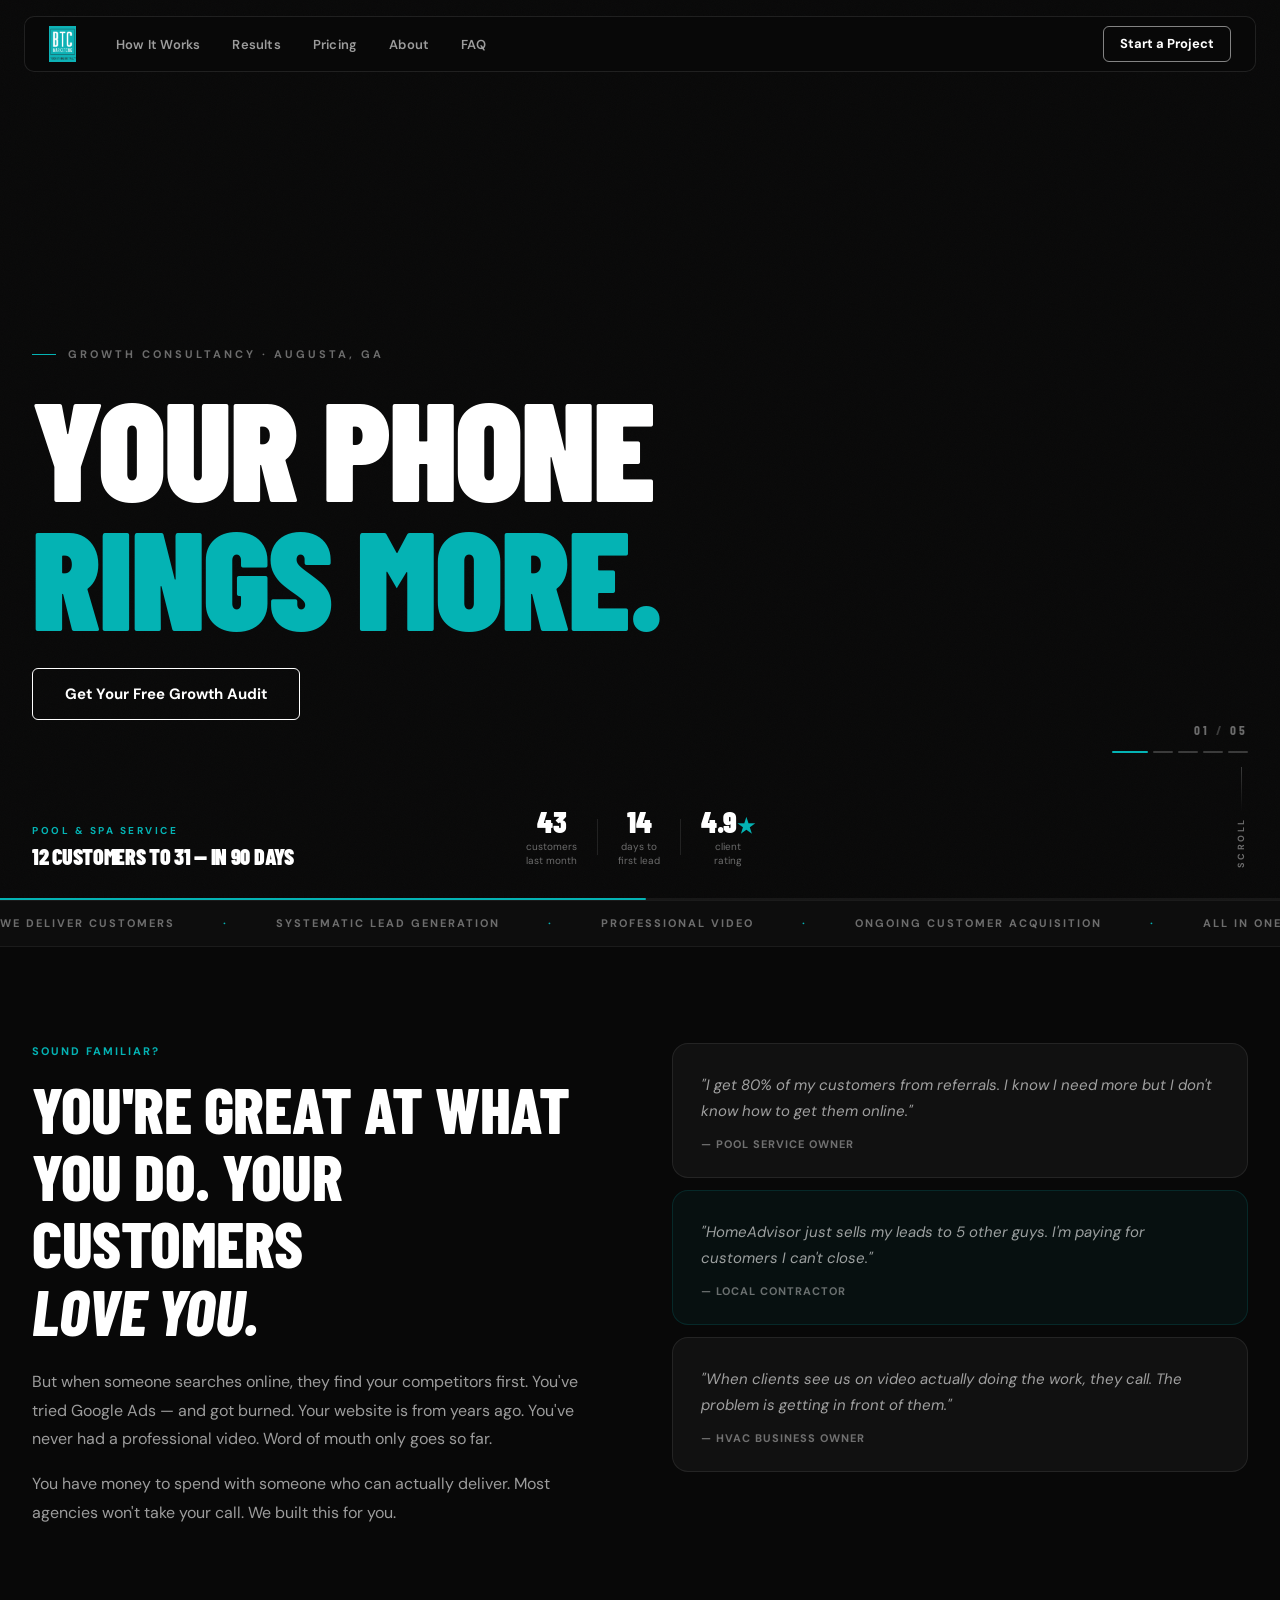
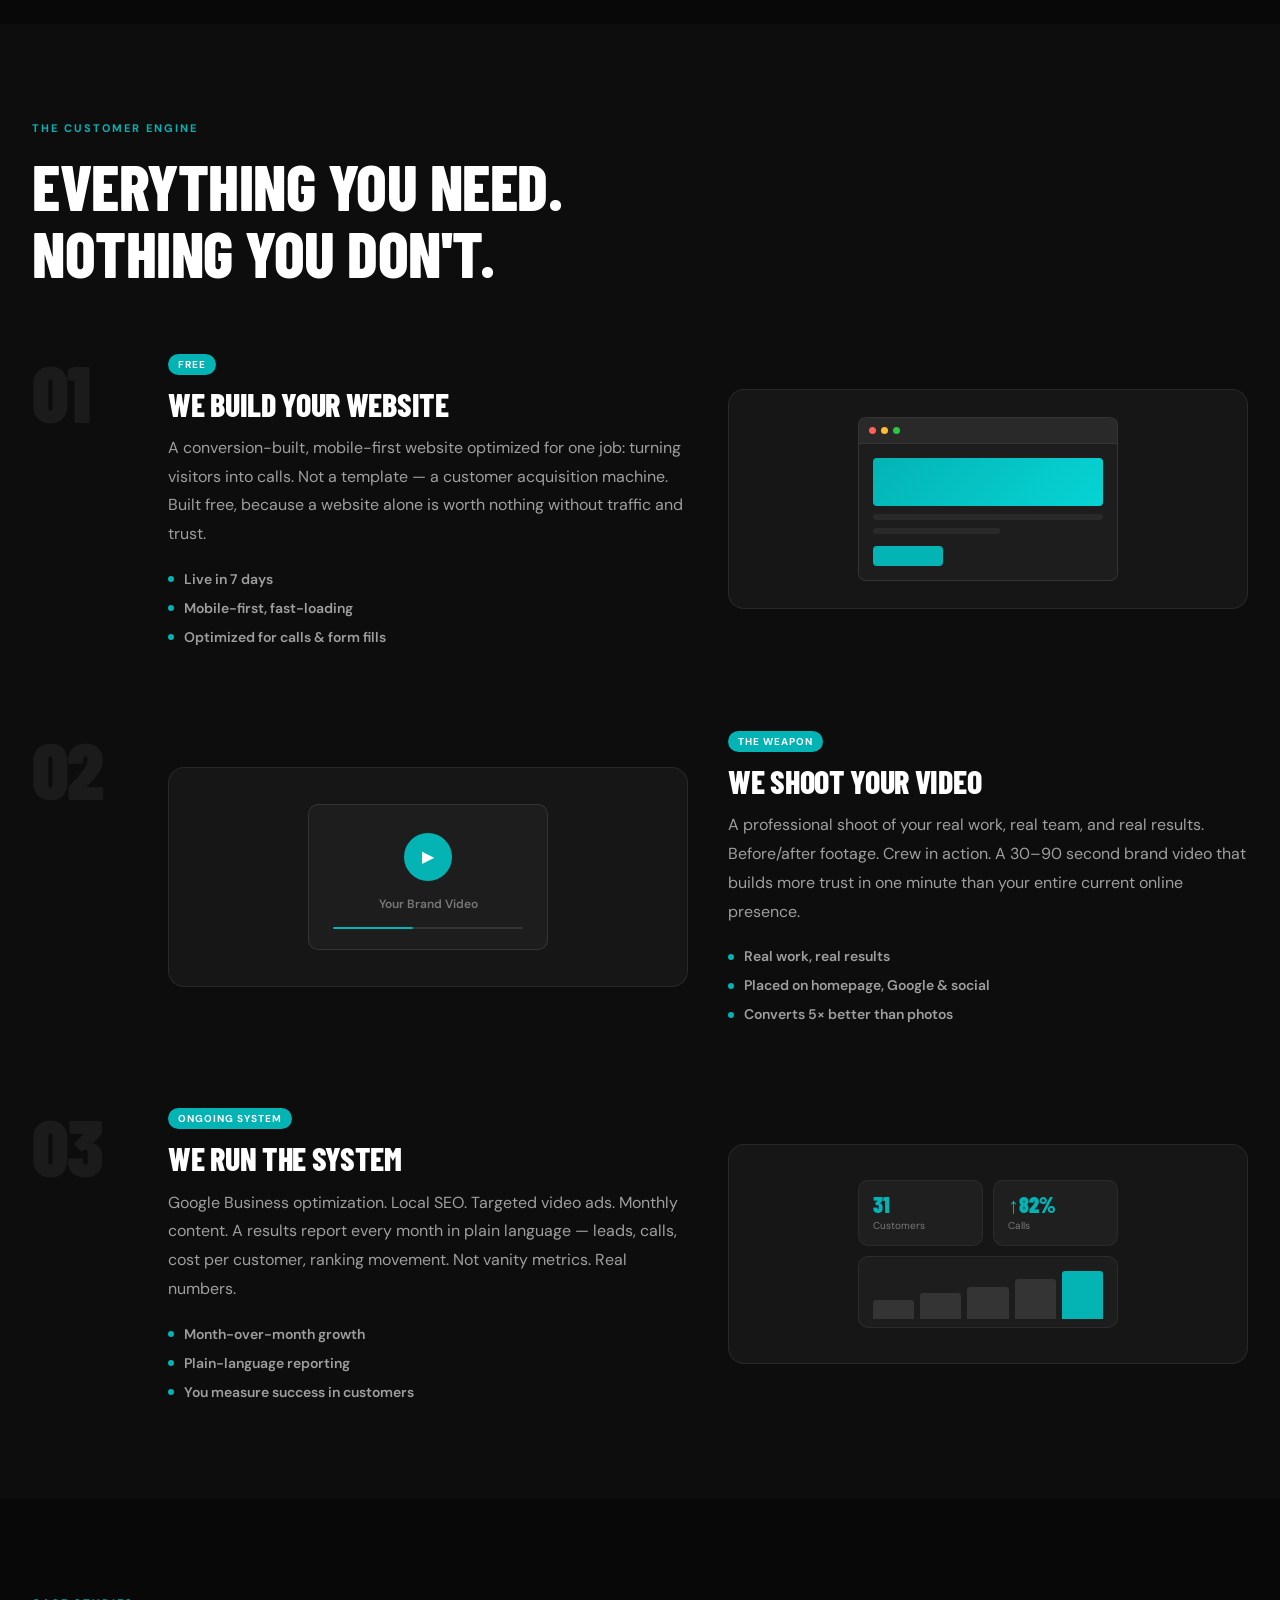
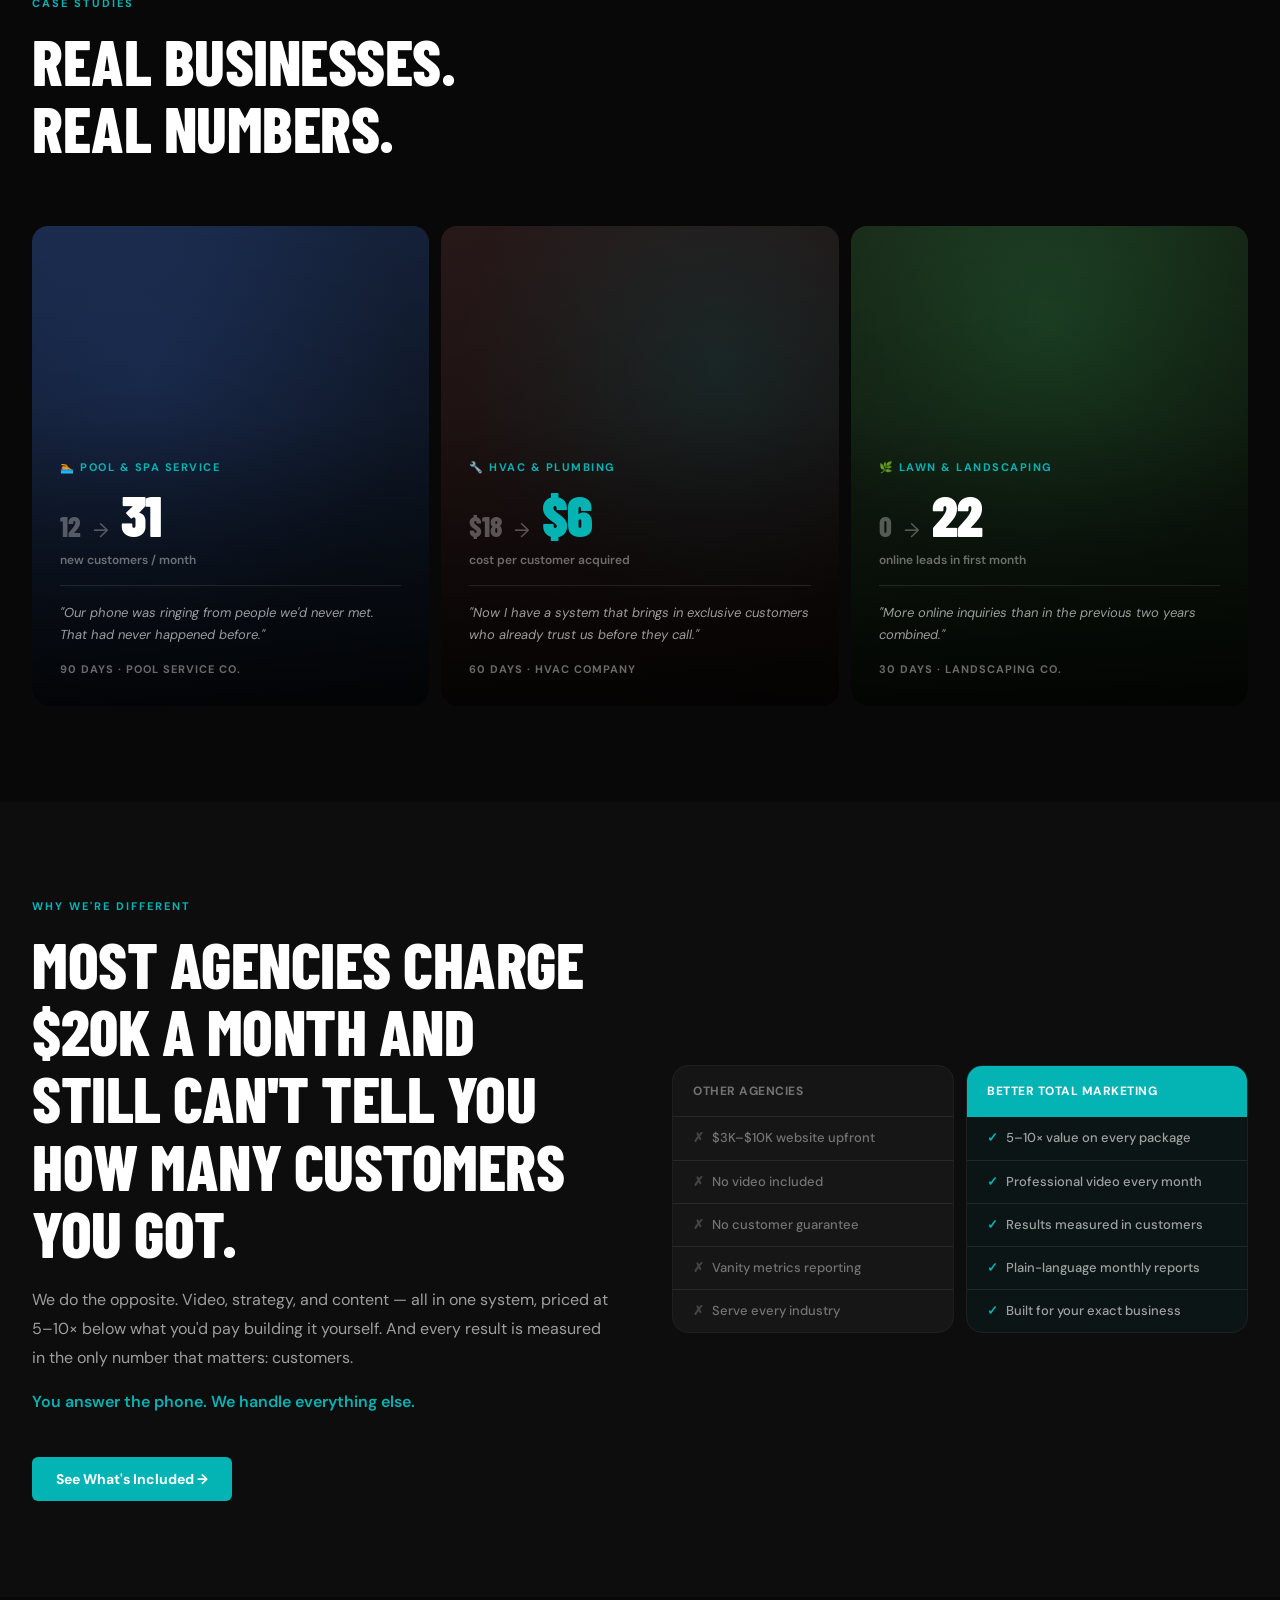
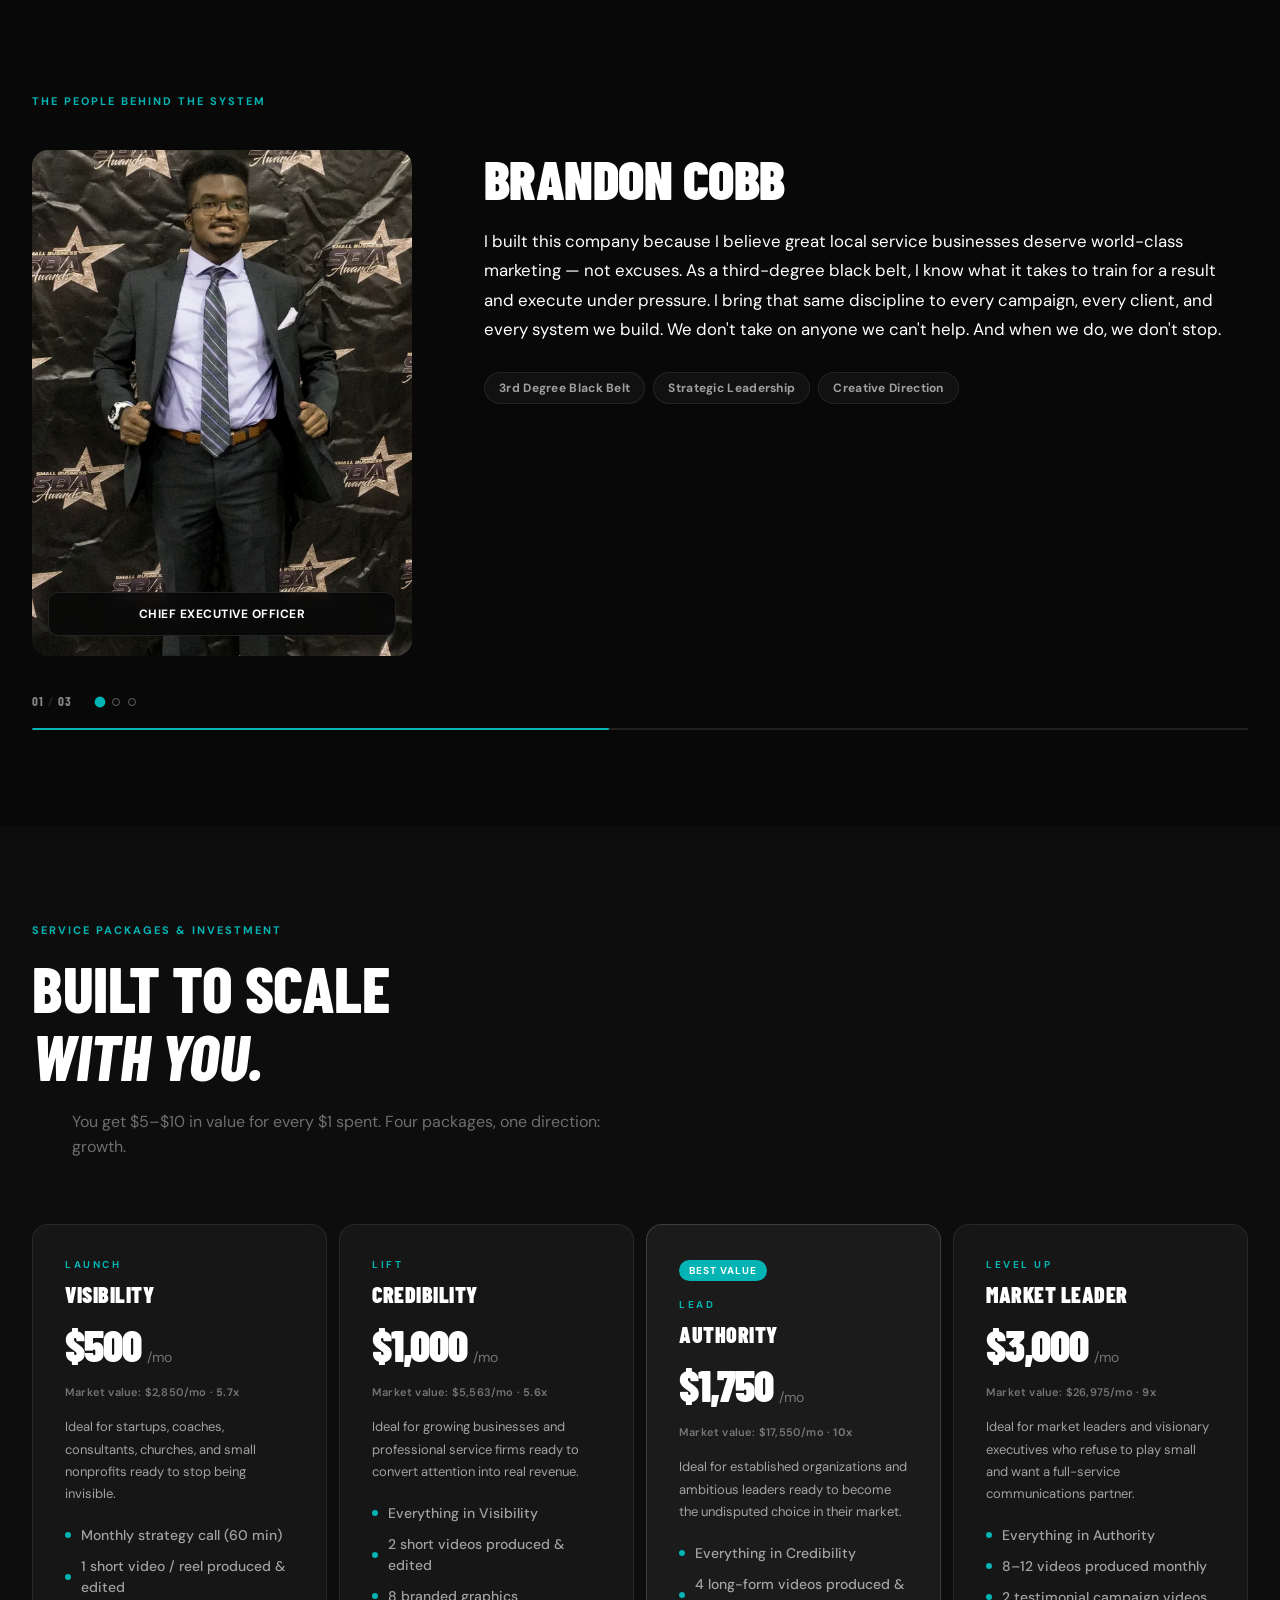
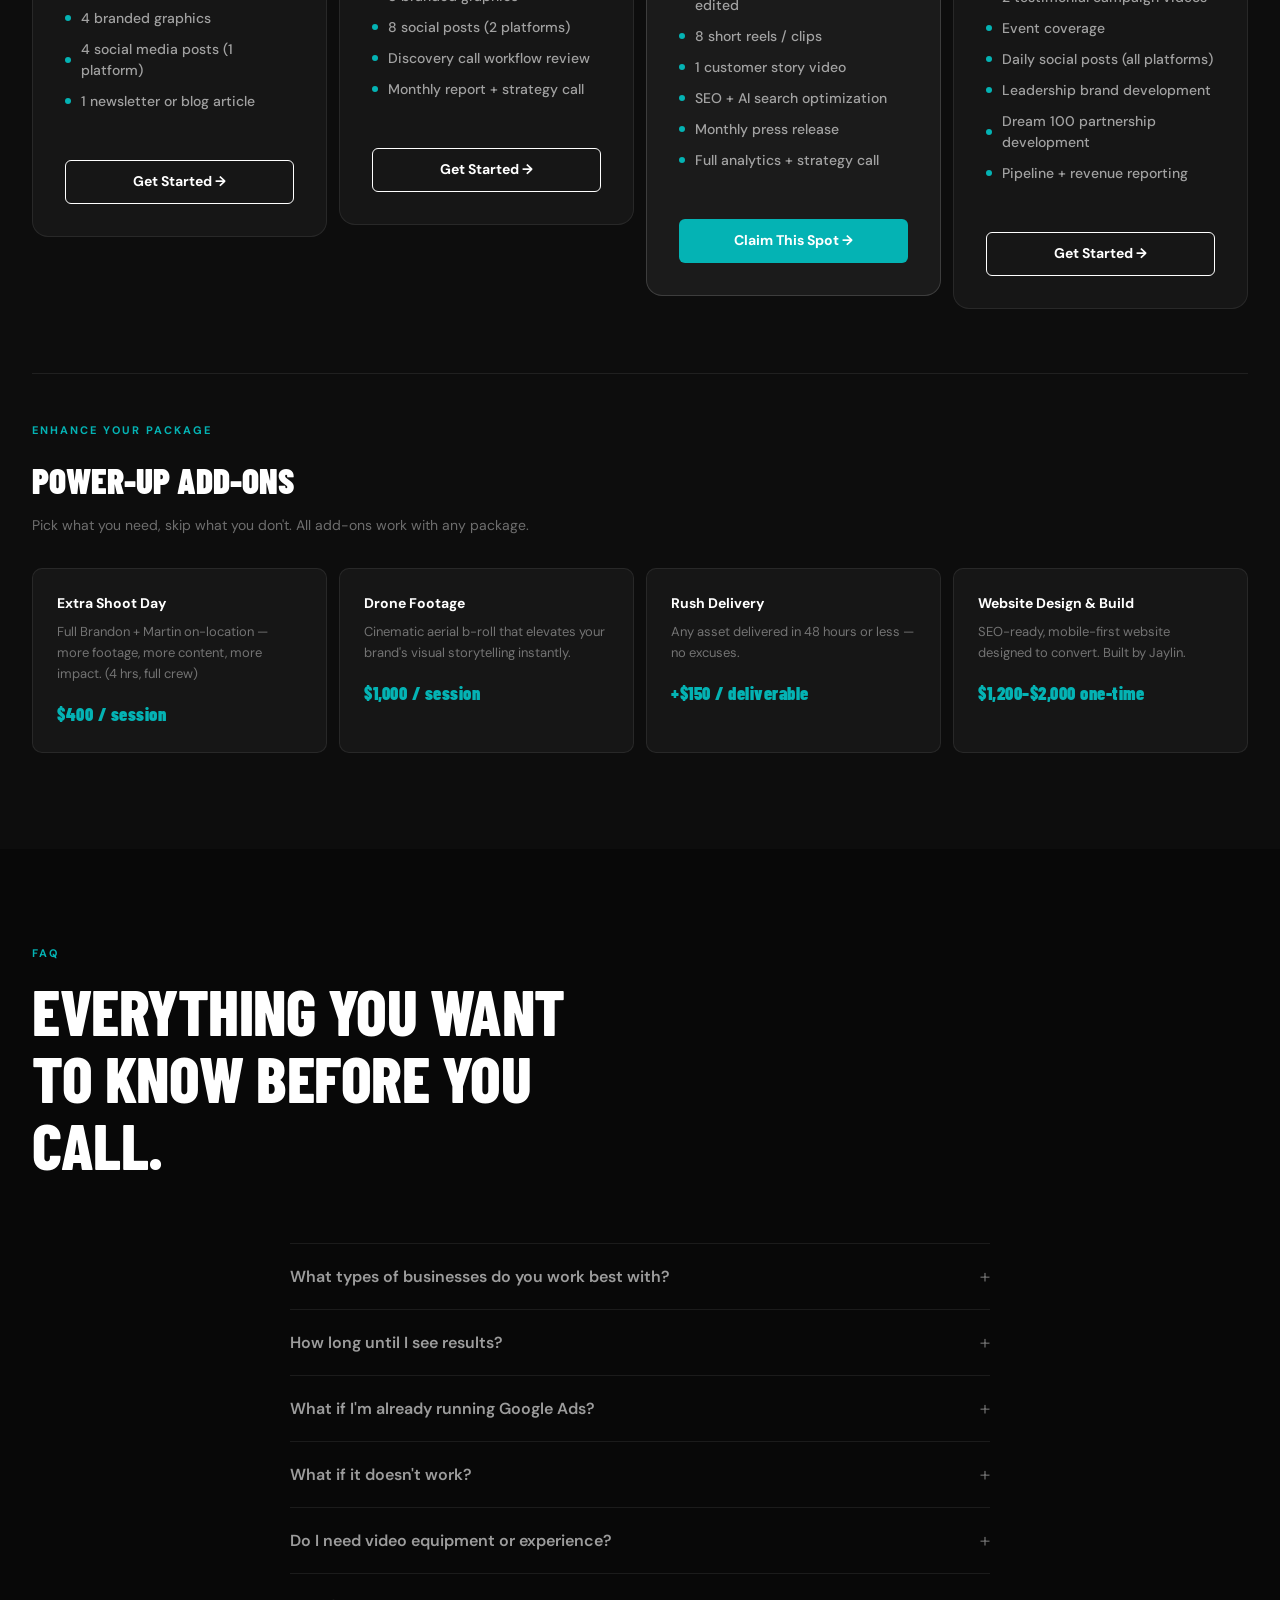
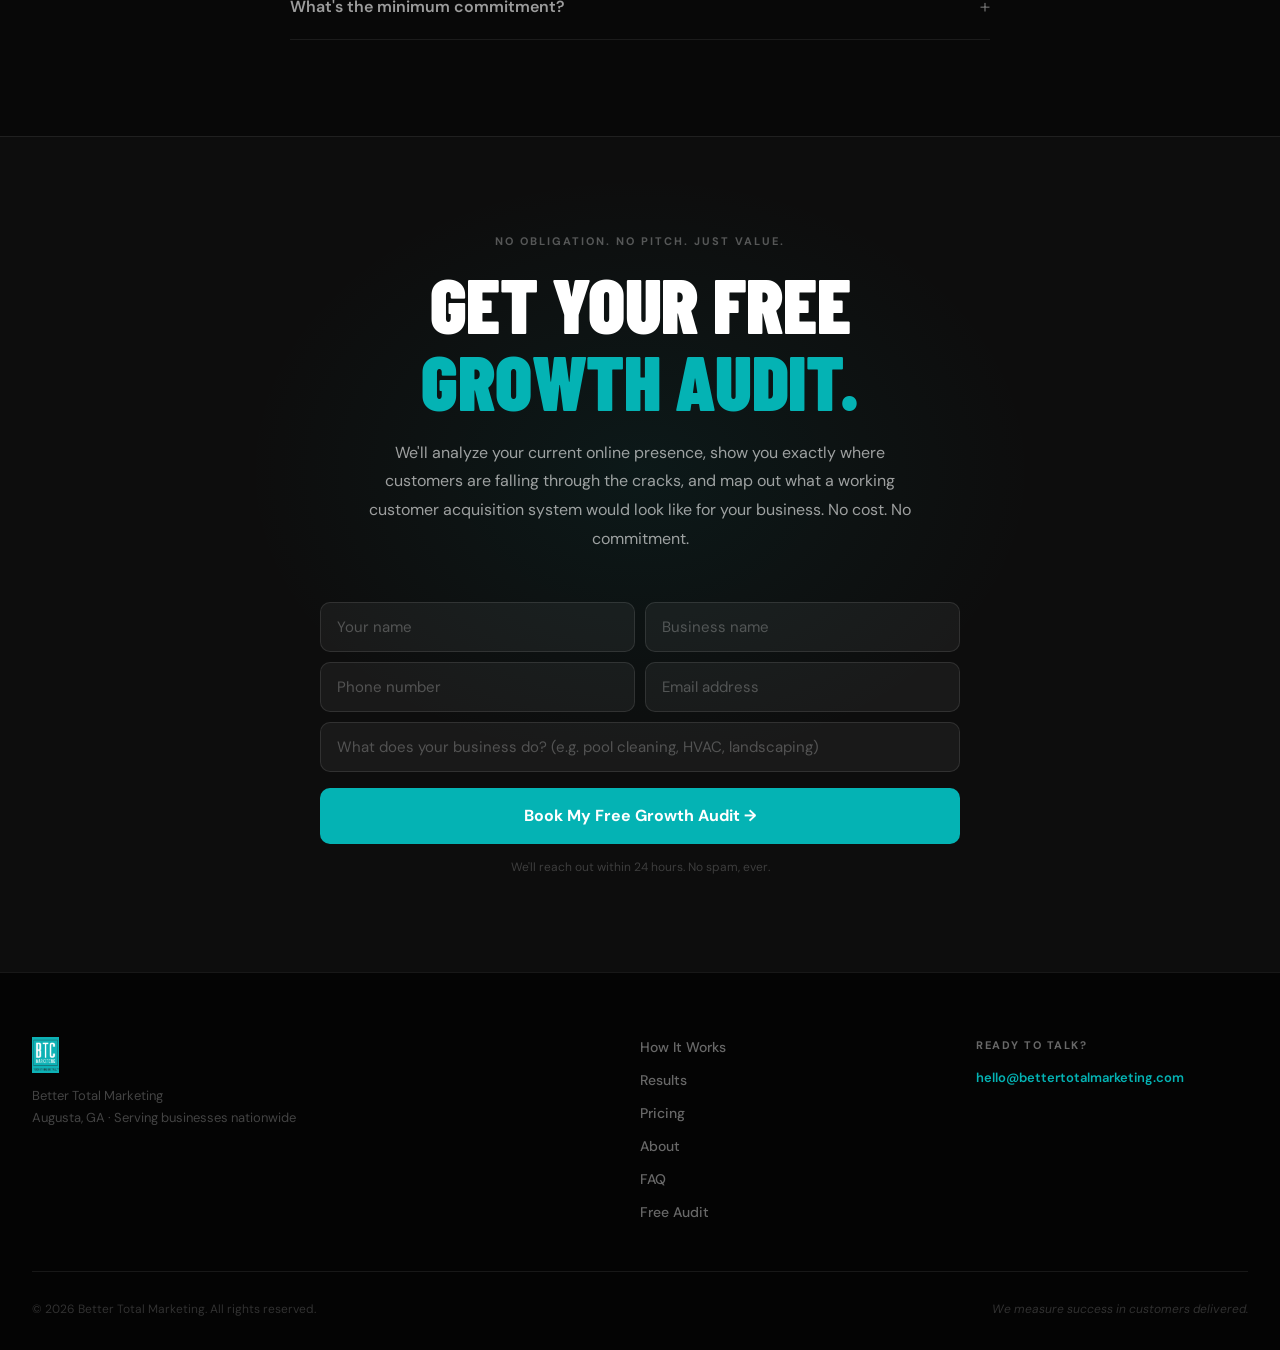
==== commit 8ca2709c: "Harden security: CSP headers, remove innerHTML and inline styles" ====
--- a/index.html
+++ b/index.html
@@ -274,11 +274,11 @@
                 </div>
               </div>
               <div class="md-chart">
-                <div class="md-bar" style="height:38%"></div>
-                <div class="md-bar" style="height:52%"></div>
-                <div class="md-bar" style="height:65%"></div>
-                <div class="md-bar" style="height:80%"></div>
-                <div class="md-bar md-bar-red" style="height:96%"></div>
+                <div class="md-bar md-bar-h1"></div>
+                <div class="md-bar md-bar-h2"></div>
+                <div class="md-bar md-bar-h3"></div>
+                <div class="md-bar md-bar-h4"></div>
+                <div class="md-bar md-bar-red md-bar-h5"></div>
               </div>
             </div>
           </div>
@@ -353,9 +353,8 @@
           <p class="body-text">We do the opposite. Video, strategy, and content — all in one system, priced at 5–10×
             below what you'd pay building it yourself. And every result is measured in the only number that matters:
             customers.</p>
-          <p class="body-text mt-4" style="color:var(--red);font-weight:600">You answer the phone. We handle everything
-            else.</p>
-          <a href="#pricing" class="btn-red" style="margin-top:2.5rem;display:inline-flex">See What's Included →</a>
+          <p class="body-text mt-4 text-accent-bold">You answer the phone. We handle everything else.</p>
+          <a href="#pricing" class="btn-red btn-standalone">See What's Included →</a>
         </div>
         <div class="compare-wrap">
           <div class="compare-col compare-them">
@@ -521,7 +520,7 @@
           <div class="pc-stage">LEAD</div>
           <div class="pc-tier">Authority</div>
           <div class="pc-price"><span class="pc-amount">$1,750</span><span class="pc-label">/mo</span></div>
-          <div class="pc-value" style="color:var(--red)">Market value: $17,550/mo &middot; <strong>10x</strong></div>
+          <div class="pc-value pc-value-accent">Market value: $17,550/mo &middot; <strong>10x</strong></div>
           <p class="pc-desc">Ideal for established organizations and ambitious leaders ready to become the undisputed
             choice in their market.</p>
           <ul class="pc-list">
@@ -661,7 +660,7 @@
     <div class="cta-glow"></div>
     <div class="container">
       <div class="cta-inner" data-reveal>
-        <p class="eyebrow" style="color:rgba(255,255,255,0.3)">No obligation. No pitch. Just value.</p>
+        <p class="eyebrow eyebrow-dim">No obligation. No pitch. Just value.</p>
         <h2 class="cta-headline">Get your free<br /><em>growth audit.</em></h2>
         <p class="cta-sub">We'll analyze your current online presence, show you exactly where customers are falling
           through the cracks, and map out what a working customer acquisition system would look like for your business.
--- a/styles.css
+++ b/styles.css
@@ -885,7 +885,12 @@
   background: var(--w10);
   border-radius: 3px 3px 0 0;
 }
-.md-bar-red { background: var(--red); }
+.md-bar-red  { background: var(--red); }
+.md-bar-h1   { height: 38%; }
+.md-bar-h2   { height: 52%; }
+.md-bar-h3   { height: 65%; }
+.md-bar-h4   { height: 80%; }
+.md-bar-h5   { height: 96%; }
 
 /* 9. RESULTS / WORK GRID (MURSEE film cards)
 --------------------------------------------------------------------- */
@@ -1194,6 +1199,12 @@
   transition: width 0.1s linear;
 }
 
+/* Utility classes (replace inline styles for CSP compliance) */
+.text-accent-bold { color: var(--red); font-weight: 600; }
+.pc-value-accent  { color: var(--red); }
+.eyebrow-dim      { color: rgba(255,255,255,0.3); }
+.btn-standalone   { margin-top: 2.5rem; display: inline-flex; }
+
 .chip {
   background: var(--card-bg);
   border: 1px solid var(--card-bdr);
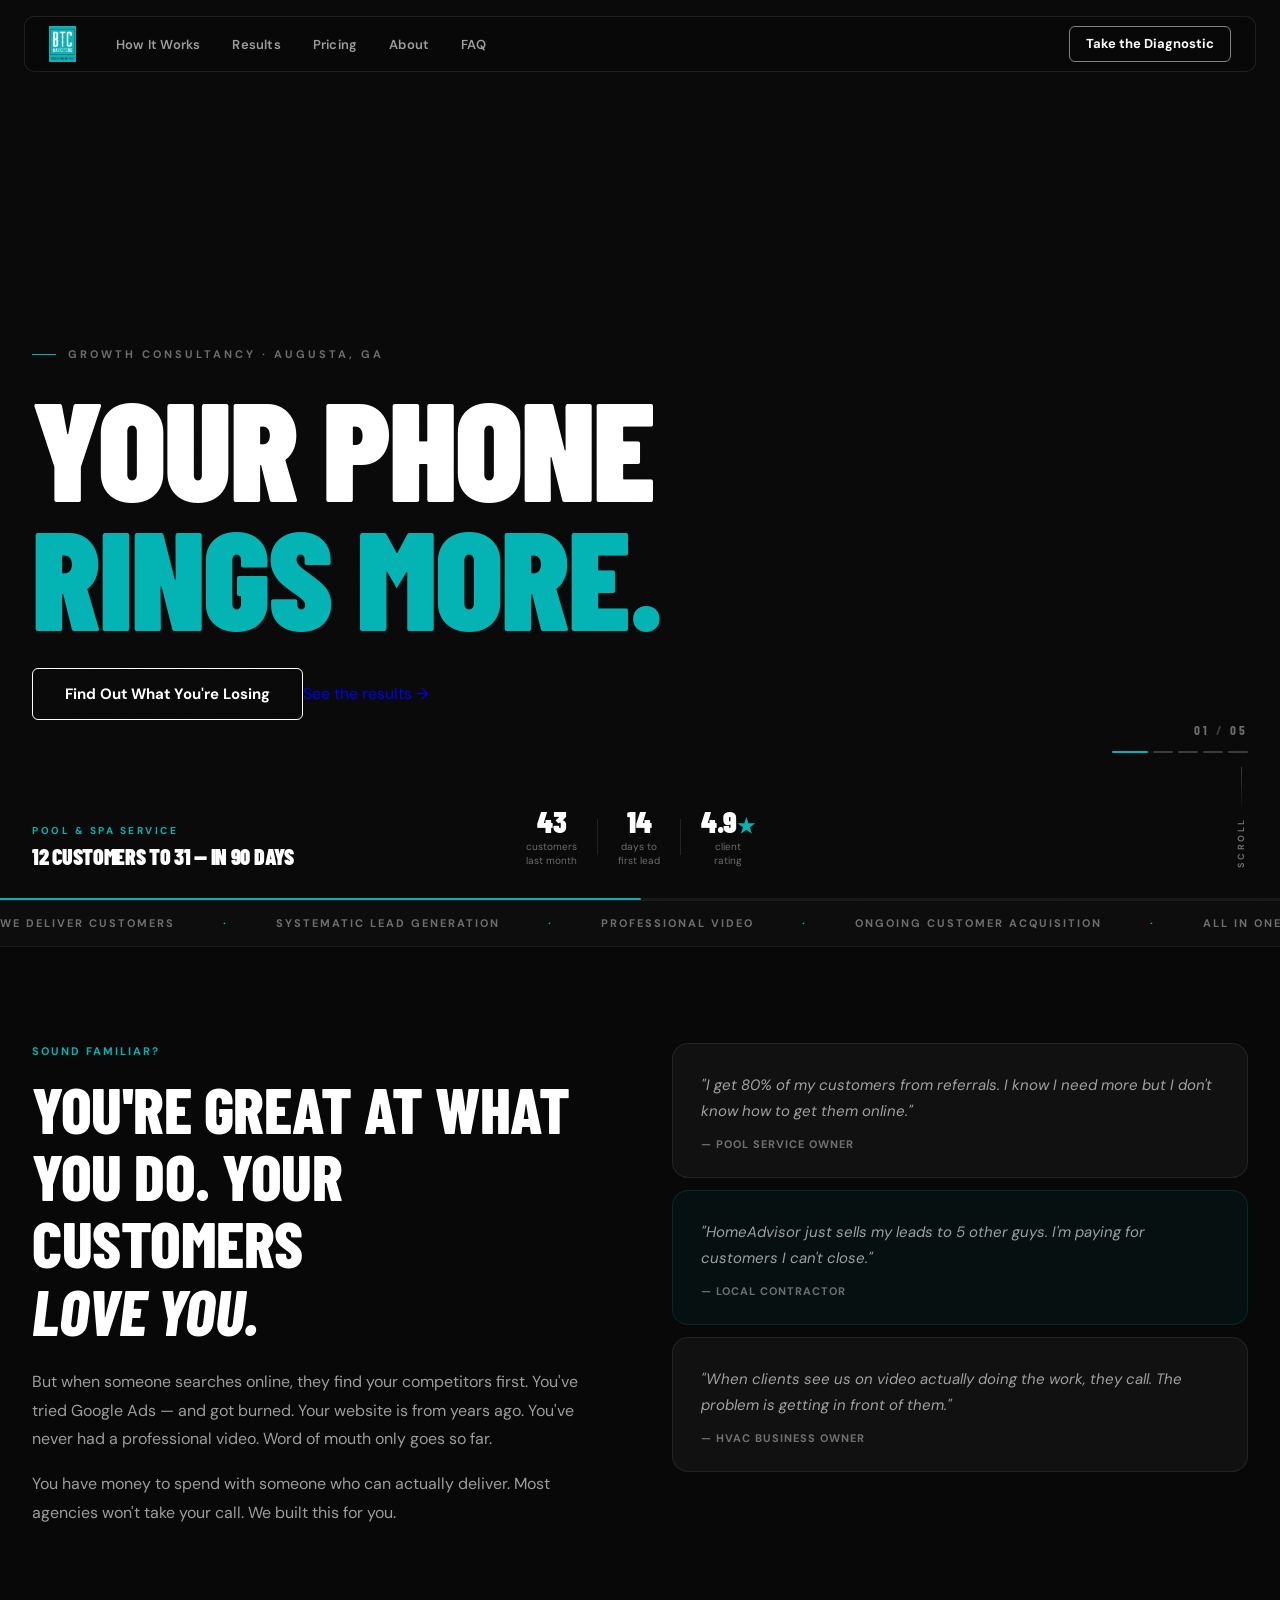
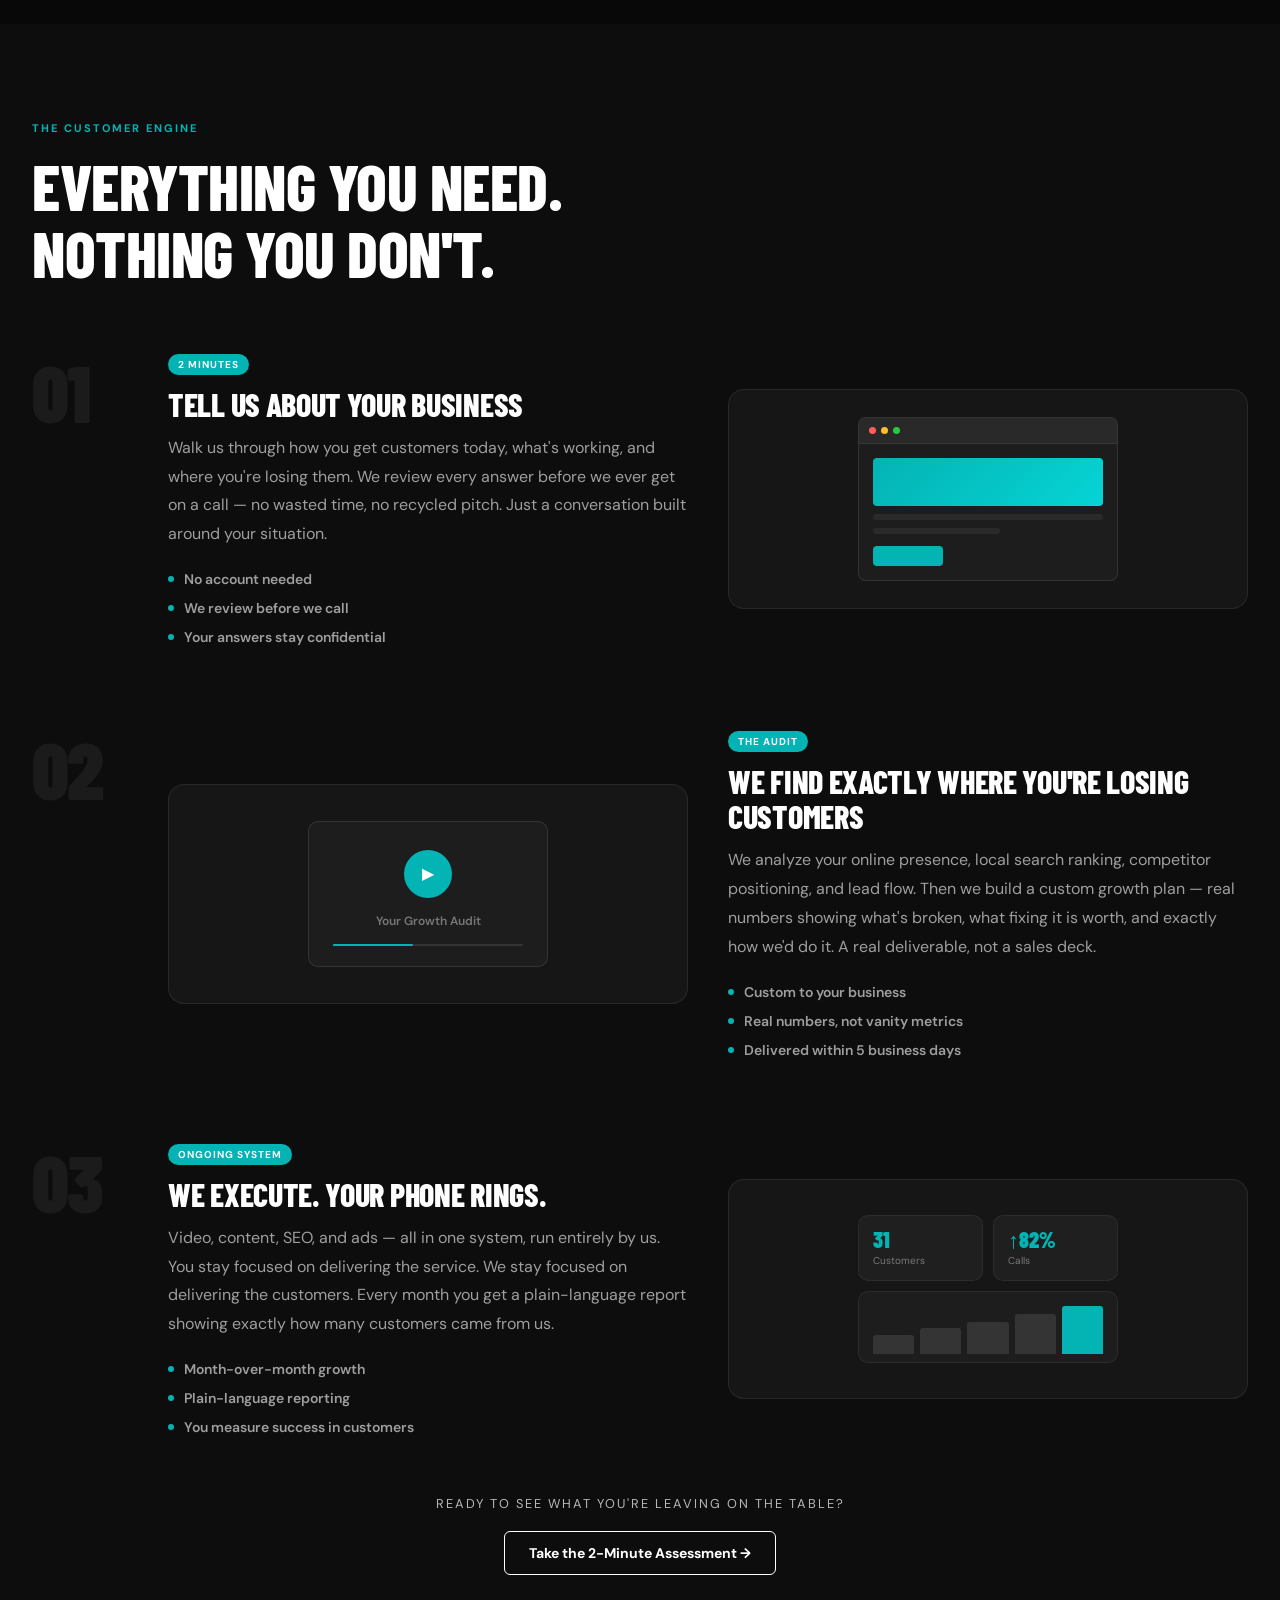
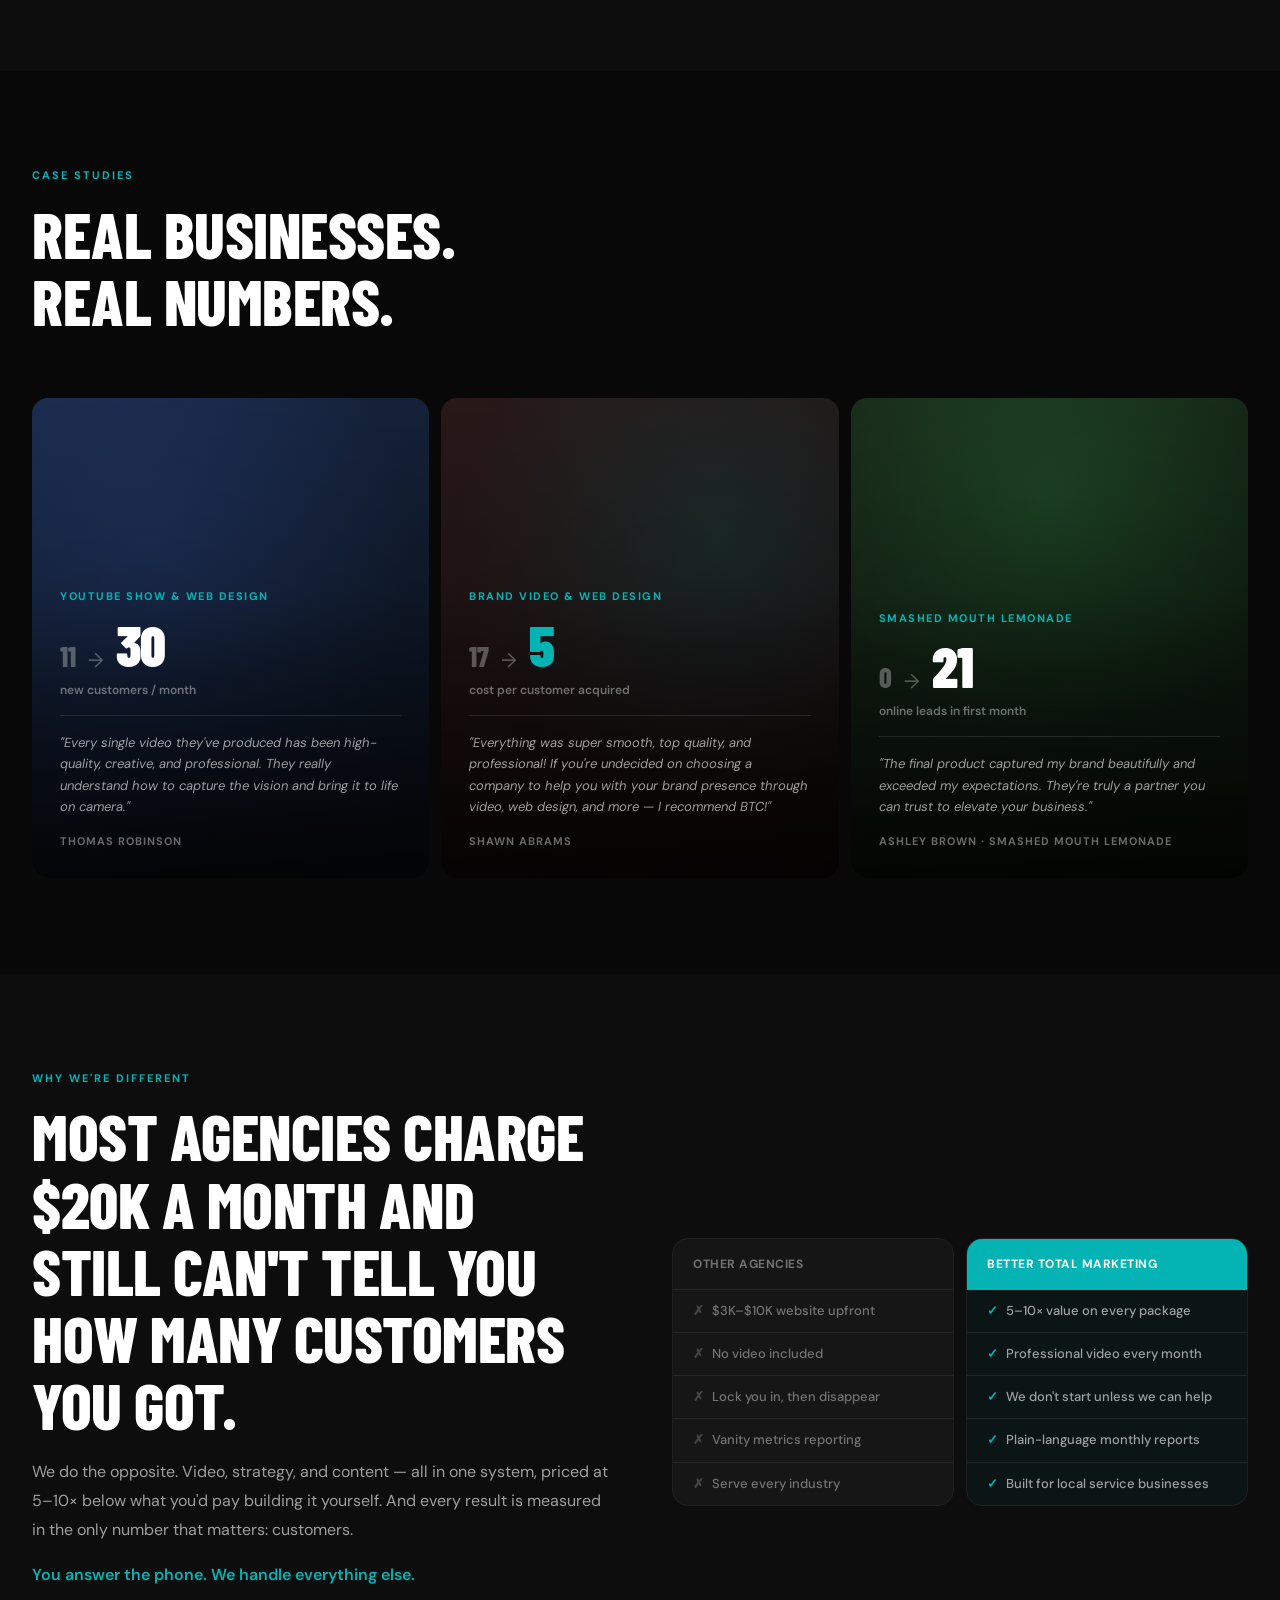
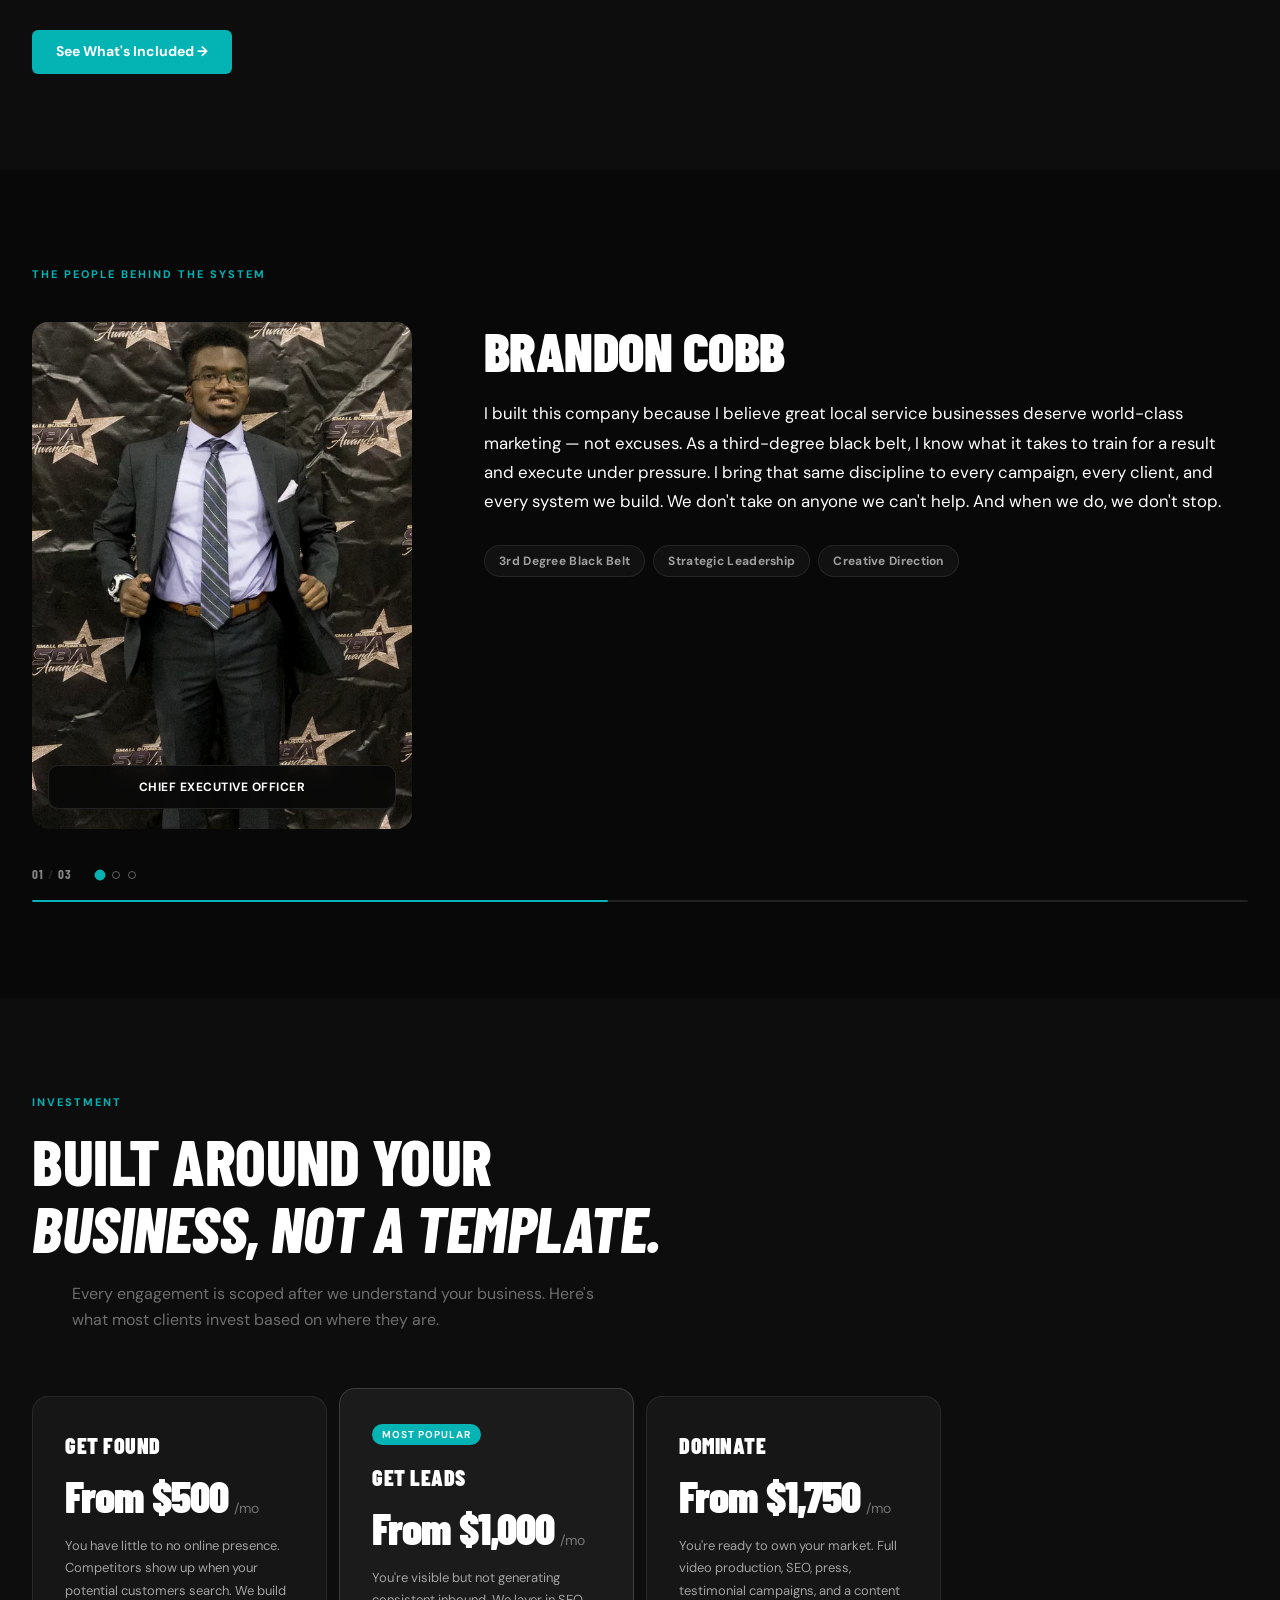
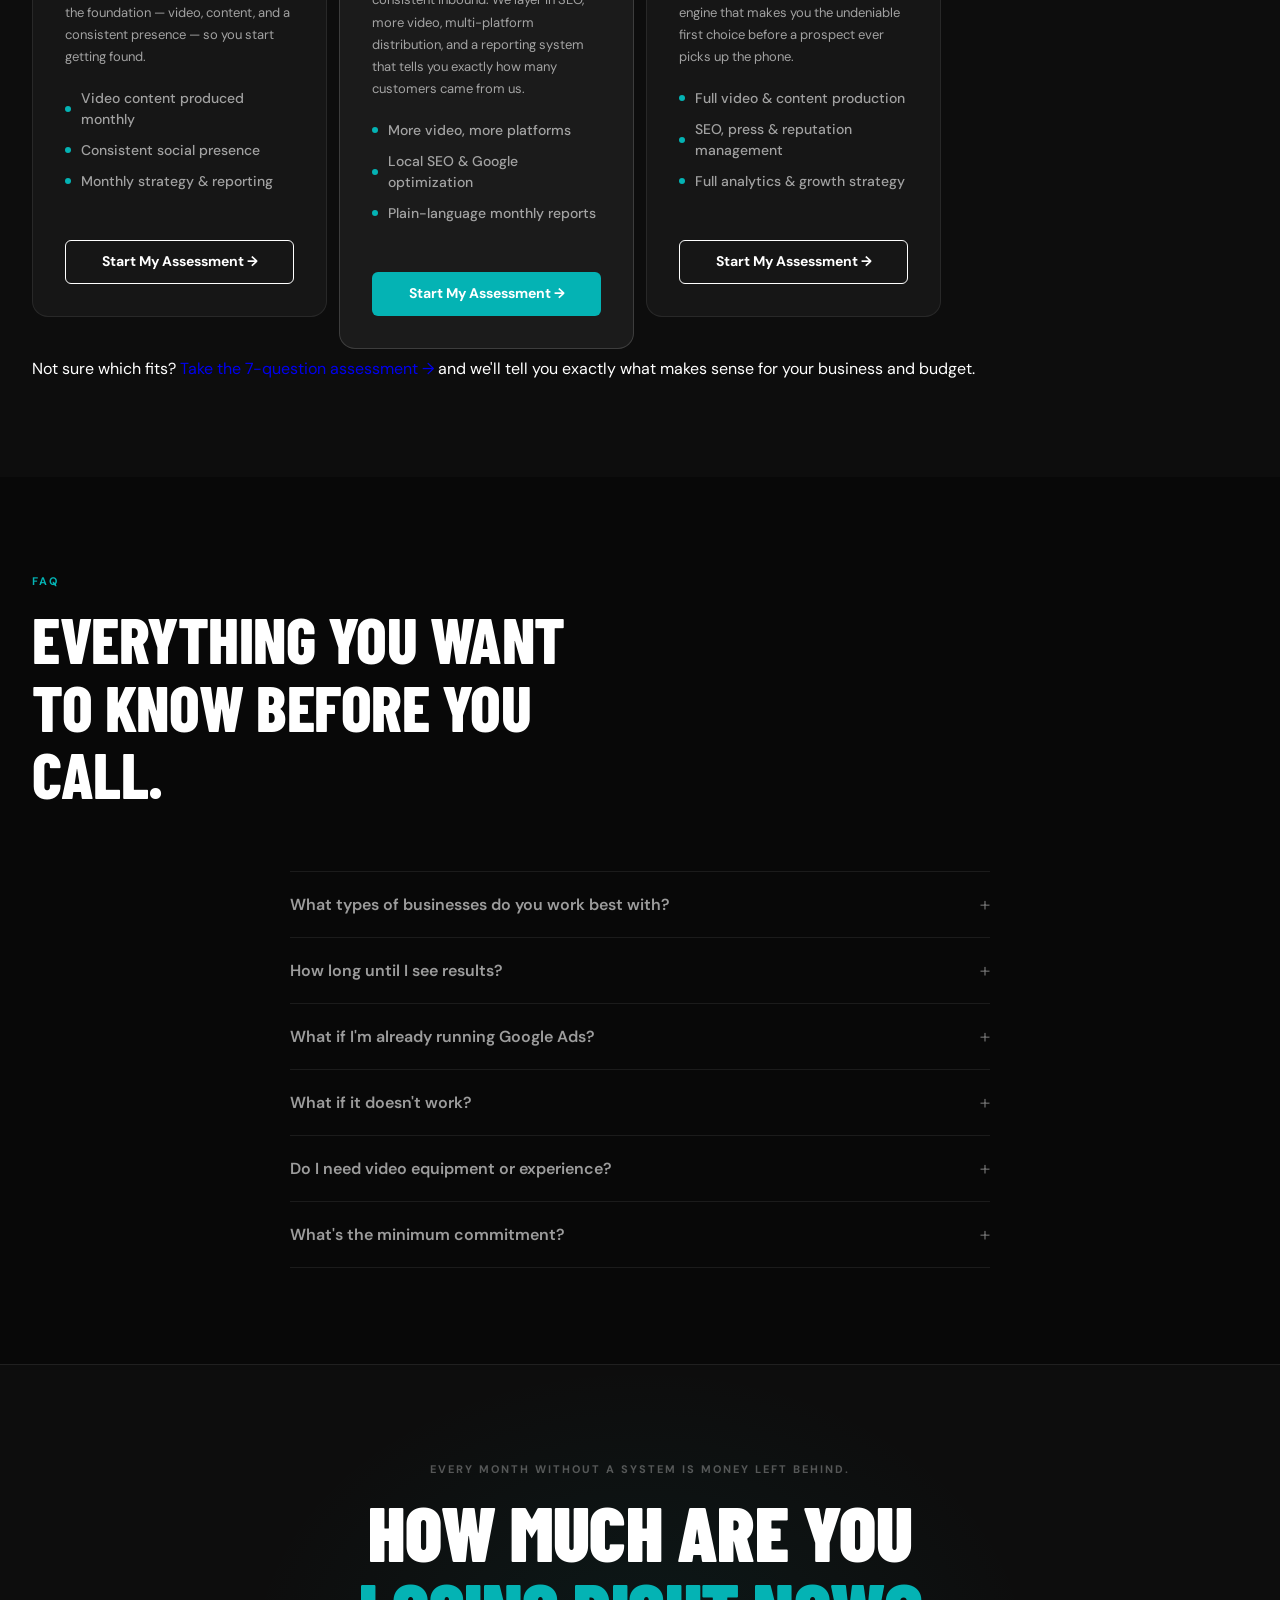
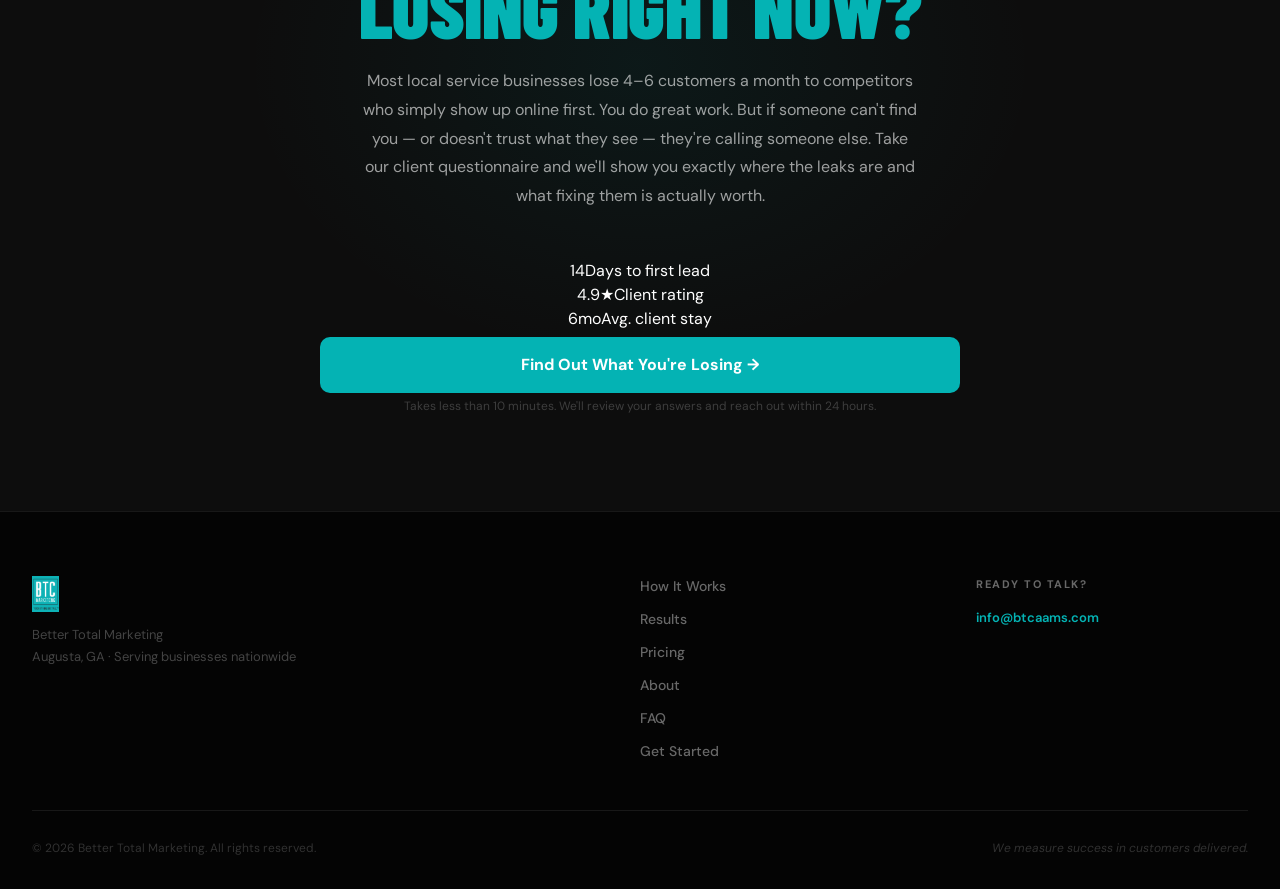
==== commit 8dc16b46: "Add BTC Media Visibility Diagnostic — Step 2 lead magnet New diagnostic.html: interactive quiz with " ====
--- a/index.html
+++ b/index.html
@@ -28,8 +28,8 @@
         <li><a href="#about">About</a></li>
         <li><a href="#faq">FAQ</a></li>
       </ul>
-      <a href="#audit" class="btn-outline-sm nav-cta">
-        <span>Start a Project</span>
+      <a href="diagnostic.html" class="btn-outline-sm nav-cta">
+        <span>Take the Diagnostic</span>
       </a>
       <button class="hamburger" id="hamburger" aria-label="Toggle menu">
         <span></span>
@@ -44,7 +44,7 @@
         <li><a href="#about">About</a></li>
         <li><a href="#faq">FAQ</a></li>
       </ul>
-      <a href="#audit" class="btn-red mobile-cta">Get Your Free Audit →</a>
+      <a href="diagnostic.html" class="btn-red mobile-cta">Take the Diagnostic →</a>
     </div>
   </header>
 
@@ -67,9 +67,10 @@
         <em>rings more.</em>
       </h1>
       <div class="hero-actions" data-reveal>
-        <a href="#audit" class="btn-outline btn-lg">
-          <span>Get Your Free Growth Audit</span>
+        <a href="diagnostic.html" class="btn-outline btn-lg">
+          <span>Find Out What You're Losing</span>
         </a>
+        <a href="#results" class="hero-secondary-cta">See the results →</a>
       </div>
     </div>
 
@@ -197,15 +198,15 @@
         <div class="step" data-reveal>
           <div class="step-num">01</div>
           <div class="step-body">
-            <div class="step-tag">Free</div>
-            <h3 class="step-title">We build your website</h3>
-            <p class="body-text">A conversion-built, mobile-first website optimized for one job: turning visitors into
-              calls. Not a template — a customer acquisition machine. Built free, because a website alone is worth
-              nothing without traffic and trust.</p>
+            <div class="step-tag">2 Minutes</div>
+            <h3 class="step-title">Tell us about your business</h3>
+            <p class="body-text">Walk us through how you get customers today, what's working, and where you're losing
+              them. We review every answer before we ever get on a call — no wasted time, no recycled pitch. Just a
+              conversation built around your situation.</p>
             <ul class="step-list">
-              <li>Live in 7 days</li>
-              <li>Mobile-first, fast-loading</li>
-              <li>Optimized for calls &amp; form fills</li>
+              <li>No account needed</li>
+              <li>We review before we call</li>
+              <li>Your answers stay confidential</li>
             </ul>
           </div>
           <div class="step-visual">
@@ -225,21 +226,21 @@
         <div class="step step-flip" data-reveal>
           <div class="step-num">02</div>
           <div class="step-body">
-            <div class="step-tag">The Weapon</div>
-            <h3 class="step-title">We shoot your video</h3>
-            <p class="body-text">A professional shoot of your real work, real team, and real results. Before/after
-              footage. Crew in action. A 30–90 second brand video that builds more trust in one minute than your entire
-              current online presence.</p>
+            <div class="step-tag">The Audit</div>
+            <h3 class="step-title">We find exactly where you're losing customers</h3>
+            <p class="body-text">We analyze your online presence, local search ranking, competitor positioning, and lead
+              flow. Then we build a custom growth plan — real numbers showing what's broken, what fixing it is worth,
+              and exactly how we'd do it. A real deliverable, not a sales deck.</p>
             <ul class="step-list">
-              <li>Real work, real results</li>
-              <li>Placed on homepage, Google &amp; social</li>
-              <li>Converts 5× better than photos</li>
+              <li>Custom to your business</li>
+              <li>Real numbers, not vanity metrics</li>
+              <li>Delivered within 5 business days</li>
             </ul>
           </div>
           <div class="step-visual">
             <div class="mock-video">
               <div class="mv-play">▶</div>
-              <div class="mv-title">Your Brand Video</div>
+              <div class="mv-title">Your Growth Audit</div>
               <div class="mv-bar">
                 <div class="mv-fill"></div>
               </div>
@@ -251,10 +252,11 @@
           <div class="step-num">03</div>
           <div class="step-body">
             <div class="step-tag">Ongoing System</div>
-            <h3 class="step-title">We run the system</h3>
-            <p class="body-text">Google Business optimization. Local SEO. Targeted video ads. Monthly content. A results
-              report every month in plain language — leads, calls, cost per customer, ranking movement. Not vanity
-              metrics. Real numbers.</p>
+            <h3 class="step-title">We execute. Your phone rings.</h3>
+            <p class="body-text">Video, content, SEO, and ads — all in one system, run entirely by us. You stay focused
+              on delivering the service. We stay focused on delivering the customers. Every month you get a
+              plain-language
+              report showing exactly how many customers came from us.</p>
             <ul class="step-list">
               <li>Month-over-month growth</li>
               <li>Plain-language reporting</li>
@@ -284,6 +286,17 @@
           </div>
         </div>
       </div>
+
+      <!-- Micro-CTA: catches warm scrollers who skipped the hero CTA -->
+      <div style="text-align:center; margin-top: 56px;" data-reveal>
+        <p
+          style="font-size:0.8rem; letter-spacing:2px; text-transform:uppercase; color:var(--accent); margin-bottom:18px; opacity:0.7;">
+          Ready to see what you're leaving on the table?</p>
+        <a href="questionnaire.html" class="btn-outline">
+          <span>Take the 2-Minute Assessment →</span>
+        </a>
+      </div>
+
     </div>
   </section>
 
@@ -298,44 +311,47 @@
         <div class="work-card" data-reveal>
           <div class="work-card-bg wc-1"></div>
           <div class="work-card-content">
-            <div class="wc-niche">🏊 Pool &amp; Spa Service</div>
+            <div class="wc-niche">YouTube Show & Web Design</div>
             <div class="wc-metric">
-              <span class="wc-before">12</span>
+              <span class="wc-before" data-count="12">12</span>
               <span class="wc-arrow">→</span>
-              <span class="wc-after">31</span>
+              <span class="wc-after" data-count="31">31</span>
             </div>
             <div class="wc-label">new customers / month</div>
-            <p class="wc-quote">"Our phone was ringing from people we'd never met. That had never happened before."</p>
-            <div class="wc-meta">90 days · Pool Service Co.</div>
+            <p class="wc-quote">"Every single video they've produced has been high-quality, creative, and professional.
+              They really understand how to capture the vision and bring it to life on camera."</p>
+            <div class="wc-meta">Thomas Robinson</div>
           </div>
         </div>
         <div class="work-card work-card-tall" data-reveal>
           <div class="work-card-bg wc-2"></div>
           <div class="work-card-content">
-            <div class="wc-niche">🔧 HVAC &amp; Plumbing</div>
+            <div class="wc-niche">Brand Video & Web Design</div>
             <div class="wc-metric">
-              <span class="wc-before">$18</span>
+              <span class="wc-before" data-count="18" data-prefix="$">$18</span>
               <span class="wc-arrow">→</span>
-              <span class="wc-after wc-red">$6</span>
+              <span class="wc-after wc-red" data-count="6" data-prefix="$">$6</span>
             </div>
             <div class="wc-label">cost per customer acquired</div>
-            <p class="wc-quote">"Now I have a system that brings in exclusive customers who already trust us before they
-              call."</p>
-            <div class="wc-meta">60 days · HVAC Company</div>
+            <p class="wc-quote">"Everything was super smooth, top quality, and professional! If you're undecided on
+              choosing a company to help you with your brand presence through video, web design, and more — I recommend
+              BTC!"</p>
+            <div class="wc-meta">Shawn Abrams</div>
           </div>
         </div>
         <div class="work-card" data-reveal>
           <div class="work-card-bg wc-3"></div>
           <div class="work-card-content">
-            <div class="wc-niche">🌿 Lawn &amp; Landscaping</div>
+            <div class="wc-niche">Smashed Mouth Lemonade</div>
             <div class="wc-metric">
               <span class="wc-before">0</span>
               <span class="wc-arrow">→</span>
-              <span class="wc-after">22</span>
+              <span class="wc-after" data-count="22">22</span>
             </div>
             <div class="wc-label">online leads in first month</div>
-            <p class="wc-quote">"More online inquiries than in the previous two years combined."</p>
-            <div class="wc-meta">30 days · Landscaping Co.</div>
+            <p class="wc-quote">"The final product captured my brand beautifully and exceeded my expectations. They're
+              truly a partner you can trust to elevate your business."</p>
+            <div class="wc-meta">Ashley Brown · Smashed Mouth Lemonade</div>
           </div>
         </div>
       </div>
@@ -343,7 +359,7 @@
   </section>
 
   <!-- ── WHY WE'RE DIFFERENT ── -->
-  <section class="section section-alt" id="free">
+  <section class="section section-alt" id="why">
     <div class="container">
       <div class="free-layout" data-reveal>
         <div class="free-text">
@@ -361,7 +377,7 @@
             <div class="compare-head">Other Agencies</div>
             <div class="compare-row bad">$3K–$10K website upfront</div>
             <div class="compare-row bad">No video included</div>
-            <div class="compare-row bad">No customer guarantee</div>
+            <div class="compare-row bad">Lock you in, then disappear</div>
             <div class="compare-row bad">Vanity metrics reporting</div>
             <div class="compare-row bad">Serve every industry</div>
           </div>
@@ -369,9 +385,9 @@
             <div class="compare-head">Better Total Marketing</div>
             <div class="compare-row good">5–10× value on every package</div>
             <div class="compare-row good">Professional video every month</div>
-            <div class="compare-row good">Results measured in customers</div>
+            <div class="compare-row good">We don't start unless we can help</div>
             <div class="compare-row good">Plain-language monthly reports</div>
-            <div class="compare-row good">Built for your exact business</div>
+            <div class="compare-row good">Built for local service businesses</div>
           </div>
         </div>
       </div>
@@ -467,128 +483,69 @@
     </div>
   </section>
 
-  <!-- ── PRICING ── -->
+  <!-- ── INVESTMENT ── -->
   <section class="section section-alt" id="pricing">
     <div class="container">
       <div class="section-header" data-reveal>
-        <p class="eyebrow">Service Packages &amp; Investment</p>
-        <h2 class="section-headline">Built to scale<br /><em>with you.</em></h2>
-        <p class="section-sub">You get $5–$10 in value for every $1 spent. Four packages, one direction: growth.</p>
-      </div>
-      <div class="pricing-grid">
-
-        <!-- Visibility -->
-        <div class="pricing-card" data-reveal>
-          <div class="pc-stage">LAUNCH</div>
-          <div class="pc-tier">Visibility</div>
-          <div class="pc-price"><span class="pc-amount">$500</span><span class="pc-label">/mo</span></div>
-          <div class="pc-value">Market value: $2,850/mo &middot; <strong>5.7x</strong></div>
-          <p class="pc-desc">Ideal for startups, coaches, consultants, churches, and small nonprofits ready to stop
-            being invisible.</p>
+        <p class="eyebrow">Investment</p>
+        <h2 class="section-headline">Built around your<br /><em>business, not a template.</em></h2>
+        <p class="section-sub">Every engagement is scoped after we understand your business. Here's what most clients
+          invest based on where they are.</p>
+      </div>
+
+      <div class="pricing-grid pricing-grid-3" data-reveal>
+
+        <!-- Tier 1 -->
+        <div class="pricing-card">
+          <div class="pc-tier">Get Found</div>
+          <div class="pc-price"><span class="pc-amount">From $500</span><span class="pc-label">/mo</span></div>
+          <p class="pc-desc">You have little to no online presence. Competitors show up when your potential customers
+            search. We build the foundation — video, content, and a consistent presence — so you start getting found.
+          </p>
           <ul class="pc-list">
-            <li>Monthly strategy call (60 min)</li>
-            <li>1 short video / reel produced &amp; edited</li>
-            <li>4 branded graphics</li>
-            <li>4 social media posts (1 platform)</li>
-            <li>1 newsletter or blog article</li>
+            <li>Video content produced monthly</li>
+            <li>Consistent social presence</li>
+            <li>Monthly strategy &amp; reporting</li>
           </ul>
-          <a href="#audit" class="btn-outline btn-block">Get Started →</a>
-        </div>
-
-        <!-- Credibility -->
-        <div class="pricing-card" data-reveal>
-          <div class="pc-stage">LIFT</div>
-          <div class="pc-tier">Credibility</div>
-          <div class="pc-price"><span class="pc-amount">$1,000</span><span class="pc-label">/mo</span></div>
-          <div class="pc-value">Market value: $5,563/mo &middot; <strong>5.6x</strong></div>
-          <p class="pc-desc">Ideal for growing businesses and professional service firms ready to convert attention into
-            real revenue.</p>
+          <a href="questionnaire.html" class="btn-outline btn-block">Start My Assessment →</a>
+        </div>
+
+        <!-- Tier 2 — Featured -->
+        <div class="pricing-card pricing-card-feat">
+          <div class="pc-badge">Most Popular</div>
+          <div class="pc-tier">Get Leads</div>
+          <div class="pc-price"><span class="pc-amount">From $1,000</span><span class="pc-label">/mo</span></div>
+          <p class="pc-desc">You're visible but not generating consistent inbound. We layer in SEO, more video,
+            multi-platform distribution, and a reporting system that tells you exactly how many customers came from us.
+          </p>
           <ul class="pc-list">
-            <li>Everything in Visibility</li>
-            <li>2 short videos produced &amp; edited</li>
-            <li>8 branded graphics</li>
-            <li>8 social posts (2 platforms)</li>
-            <li>Discovery call workflow review</li>
-            <li>Monthly report + strategy call</li>
+            <li>More video, more platforms</li>
+            <li>Local SEO &amp; Google optimization</li>
+            <li>Plain-language monthly reports</li>
           </ul>
-          <a href="#audit" class="btn-outline btn-block">Get Started →</a>
-        </div>
-
-        <!-- Authority — featured -->
-        <div class="pricing-card pricing-card-feat" data-reveal>
-          <div class="pc-badge">Best Value</div>
-          <div class="pc-stage">LEAD</div>
-          <div class="pc-tier">Authority</div>
-          <div class="pc-price"><span class="pc-amount">$1,750</span><span class="pc-label">/mo</span></div>
-          <div class="pc-value pc-value-accent">Market value: $17,550/mo &middot; <strong>10x</strong></div>
-          <p class="pc-desc">Ideal for established organizations and ambitious leaders ready to become the undisputed
-            choice in their market.</p>
+          <a href="questionnaire.html" class="btn-red btn-block">Start My Assessment →</a>
+        </div>
+
+        <!-- Tier 3 -->
+        <div class="pricing-card">
+          <div class="pc-tier">Dominate</div>
+          <div class="pc-price"><span class="pc-amount">From $1,750</span><span class="pc-label">/mo</span></div>
+          <p class="pc-desc">You're ready to own your market. Full video production, SEO, press, testimonial campaigns,
+            and a content engine that makes you the undeniable first choice before a prospect ever picks up the phone.
+          </p>
           <ul class="pc-list">
-            <li>Everything in Credibility</li>
-            <li>4 long-form videos produced &amp; edited</li>
-            <li>8 short reels / clips</li>
-            <li>1 customer story video</li>
-            <li>SEO + AI search optimization</li>
-            <li>Monthly press release</li>
-            <li>Full analytics + strategy call</li>
+            <li>Full video &amp; content production</li>
+            <li>SEO, press &amp; reputation management</li>
+            <li>Full analytics &amp; growth strategy</li>
           </ul>
-          <a href="#audit" class="btn-red btn-block">Claim This Spot →</a>
-        </div>
-
-        <!-- Market Leader -->
-        <div class="pricing-card" data-reveal>
-          <div class="pc-stage">LEVEL UP</div>
-          <div class="pc-tier">Market Leader</div>
-          <div class="pc-price"><span class="pc-amount">$3,000</span><span class="pc-label">/mo</span></div>
-          <div class="pc-value">Market value: $26,975/mo &middot; <strong>9x</strong></div>
-          <p class="pc-desc">Ideal for market leaders and visionary executives who refuse to play small and want a
-            full-service communications partner.</p>
-          <ul class="pc-list">
-            <li>Everything in Authority</li>
-            <li>8–12 videos produced monthly</li>
-            <li>2 testimonial campaign videos</li>
-            <li>Event coverage</li>
-            <li>Daily social posts (all platforms)</li>
-            <li>Leadership brand development</li>
-            <li>Dream 100 partnership development</li>
-            <li>Pipeline + revenue reporting</li>
-          </ul>
-          <a href="#audit" class="btn-outline btn-block">Get Started →</a>
-        </div>
-
-      </div>
-
-      <!-- Add-Ons -->
-      <div class="addons-wrap" data-reveal>
-        <div class="addons-header">
-          <p class="eyebrow">Enhance Your Package</p>
-          <h3 class="addons-title">Power-Up Add-Ons</h3>
-          <p class="addons-sub">Pick what you need, skip what you don't. All add-ons work with any package.</p>
-        </div>
-        <div class="addons-grid">
-          <div class="addon-card">
-            <div class="addon-name">Extra Shoot Day</div>
-            <div class="addon-desc">Full Brandon + Martin on-location — more footage, more content, more impact. (4 hrs,
-              full crew)</div>
-            <div class="addon-price">$400 / session</div>
-          </div>
-          <div class="addon-card">
-            <div class="addon-name">Drone Footage</div>
-            <div class="addon-desc">Cinematic aerial b-roll that elevates your brand's visual storytelling instantly.
-            </div>
-            <div class="addon-price">$1,000 / session</div>
-          </div>
-          <div class="addon-card">
-            <div class="addon-name">Rush Delivery</div>
-            <div class="addon-desc">Any asset delivered in 48 hours or less — no excuses.</div>
-            <div class="addon-price">+$150 / deliverable</div>
-          </div>
-          <div class="addon-card">
-            <div class="addon-name">Website Design &amp; Build</div>
-            <div class="addon-desc">SEO-ready, mobile-first website designed to convert. Built by Jaylin.</div>
-            <div class="addon-price">$1,200–$2,000 one-time</div>
-          </div>
-        </div>
+          <a href="questionnaire.html" class="btn-outline btn-block">Start My Assessment →</a>
+        </div>
+
+      </div>
+
+      <div class="pricing-footer" data-reveal>
+        <p>Not sure which fits? <a href="questionnaire.html" class="pricing-footer-link">Take the 7-question assessment
+            →</a> and we'll tell you exactly what makes sense for your business and budget.</p>
       </div>
 
     </div>
@@ -614,9 +571,10 @@
         <div class="faq-item" data-reveal>
           <button class="faq-q">How long until I see results? <span class="faq-icon">+</span></button>
           <div class="faq-a">
-            <p>Most clients see their first new lead within 14 days of the site going live. Meaningful, consistent
-              results typically build over 60–90 days as SEO compounds and video ads optimize. We measure and report
-              this monthly so you always know where you stand.</p>
+            <p>Most clients see their first new lead within 14 days of their first campaign going live. Meaningful,
+              consistent
+              results build over 60–90 days as SEO compounds and video ads optimize. We measure and report
+              this monthly so you always know exactly where you stand.</p>
           </div>
         </div>
         <div class="faq-item" data-reveal>
@@ -630,9 +588,9 @@
         <div class="faq-item" data-reveal>
           <button class="faq-q">What if it doesn't work? <span class="faq-icon">+</span></button>
           <div class="faq-a">
-            <p>We don't take on clients we can't help. Before we start, we run a free growth audit of your business and
-              local competition. If we don't believe we can deliver real results, we'll tell you and point you in the
-              right direction. We'd rather walk away than under-deliver.</p>
+            <p>We don't take on clients we can't help. Before we start, we review your questionnaire and assess your
+              business and local competition. If we don't believe we can deliver real results, we'll tell you and point
+              you in the right direction. We'd rather walk away than under-deliver.</p>
           </div>
         </div>
         <div class="faq-item" data-reveal>
@@ -655,30 +613,31 @@
     </div>
   </section>
 
-  <!-- ── FREE AUDIT FORM ── -->
+  <!-- ── QUESTIONNAIRE CTA ── -->
   <section class="section cta-section" id="audit">
     <div class="cta-glow"></div>
     <div class="container">
       <div class="cta-inner" data-reveal>
-        <p class="eyebrow eyebrow-dim">No obligation. No pitch. Just value.</p>
-        <h2 class="cta-headline">Get your free<br /><em>growth audit.</em></h2>
-        <p class="cta-sub">We'll analyze your current online presence, show you exactly where customers are falling
-          through the cracks, and map out what a working customer acquisition system would look like for your business.
-          No cost. No commitment.</p>
-        <form class="audit-form" id="auditForm">
-          <div class="form-row">
-            <input type="text" class="form-input" placeholder="Your name" required />
-            <input type="text" class="form-input" placeholder="Business name" required />
-          </div>
-          <div class="form-row">
-            <input type="tel" class="form-input" placeholder="Phone number" required />
-            <input type="email" class="form-input" placeholder="Email address" required />
-          </div>
-          <input type="text" class="form-input form-input-full"
-            placeholder="What does your business do? (e.g. pool cleaning, HVAC, landscaping)" required />
-          <button type="submit" class="btn-red btn-submit" id="submitBtn">Book My Free Growth Audit →</button>
-          <p class="form-note">We'll reach out within 24 hours. No spam, ever.</p>
-        </form>
+        <p class="eyebrow eyebrow-dim">Every month without a system is money left behind.</p>
+        <h2 class="cta-headline">How much are you<br /><em>losing right now?</em></h2>
+        <p class="cta-sub">Most local service businesses lose 4–6 customers a month to competitors who simply show up
+          online first. You do great work. But if someone can't find you — or doesn't trust what they see — they're
+          calling someone else. Take our client questionnaire and we'll show you exactly where the leaks are
+          and what fixing them is actually worth.</p>
+        <div class="cta-trust-bar">
+          <div class="cta-trust-stat"><span class="cta-trust-num">14</span><span class="cta-trust-label">Days to first
+              lead</span></div>
+          <div class="cta-trust-div"></div>
+          <div class="cta-trust-stat"><span class="cta-trust-num">4.9★</span><span class="cta-trust-label">Client
+              rating</span></div>
+          <div class="cta-trust-div"></div>
+          <div class="cta-trust-stat"><span class="cta-trust-num">6mo</span><span class="cta-trust-label">Avg. client
+              stay</span></div>
+        </div>
+        <a href="questionnaire.html" class="btn-red btn-submit">
+          Find Out What You're Losing →
+        </a>
+        <p class="form-note">Takes less than 10 minutes. We'll review your answers and reach out within 24 hours.</p>
       </div>
     </div>
   </section>
@@ -697,11 +656,11 @@
           <a href="#pricing">Pricing</a>
           <a href="#about">About</a>
           <a href="#faq">FAQ</a>
-          <a href="#audit">Free Audit</a>
+          <a href="questionnaire.html">Get Started</a>
         </nav>
         <div class="footer-contact">
           <p class="footer-contact-label">Ready to talk?</p>
-          <a href="mailto:hello@bettertotalmarketing.com" class="footer-email">hello@bettertotalmarketing.com</a>
+          <a href="mailto:info@btcaams.org" class="footer-email">info@btcaams.com</a>
         </div>
       </div>
       <div class="footer-bottom">
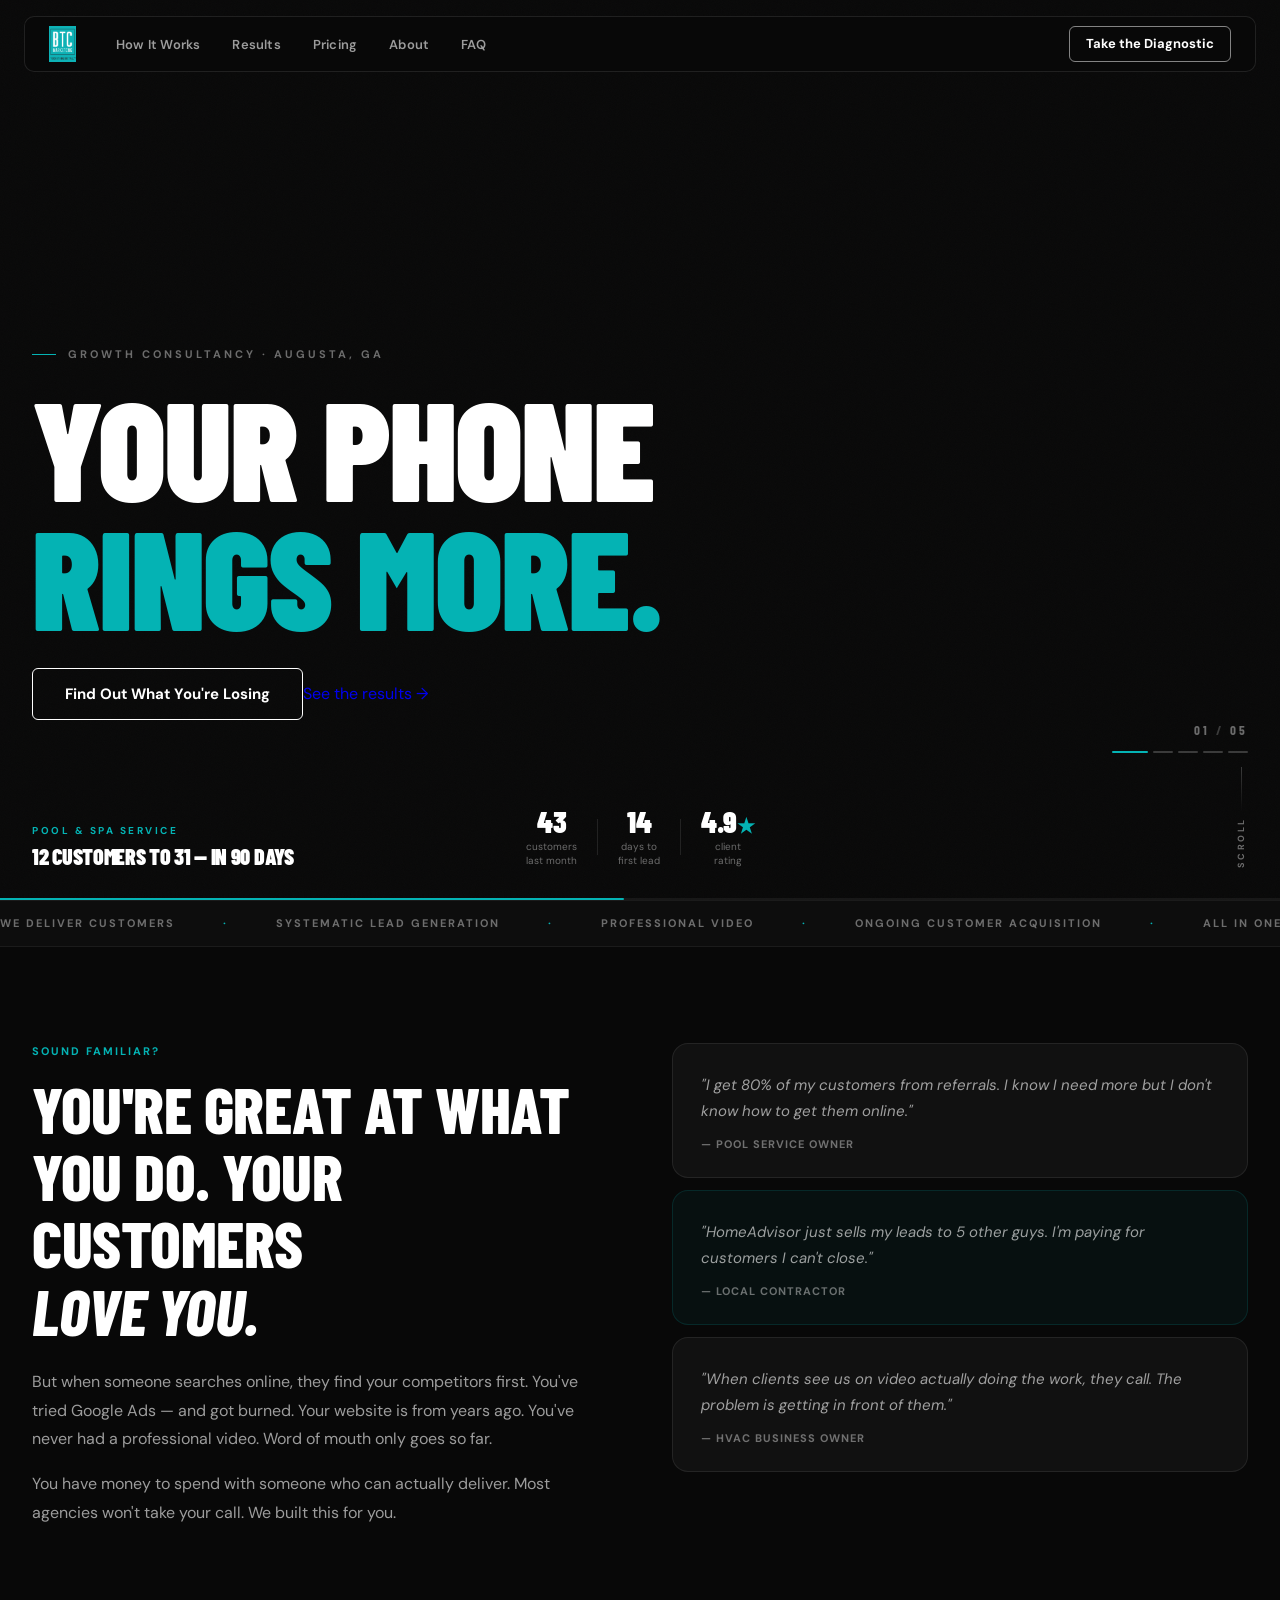
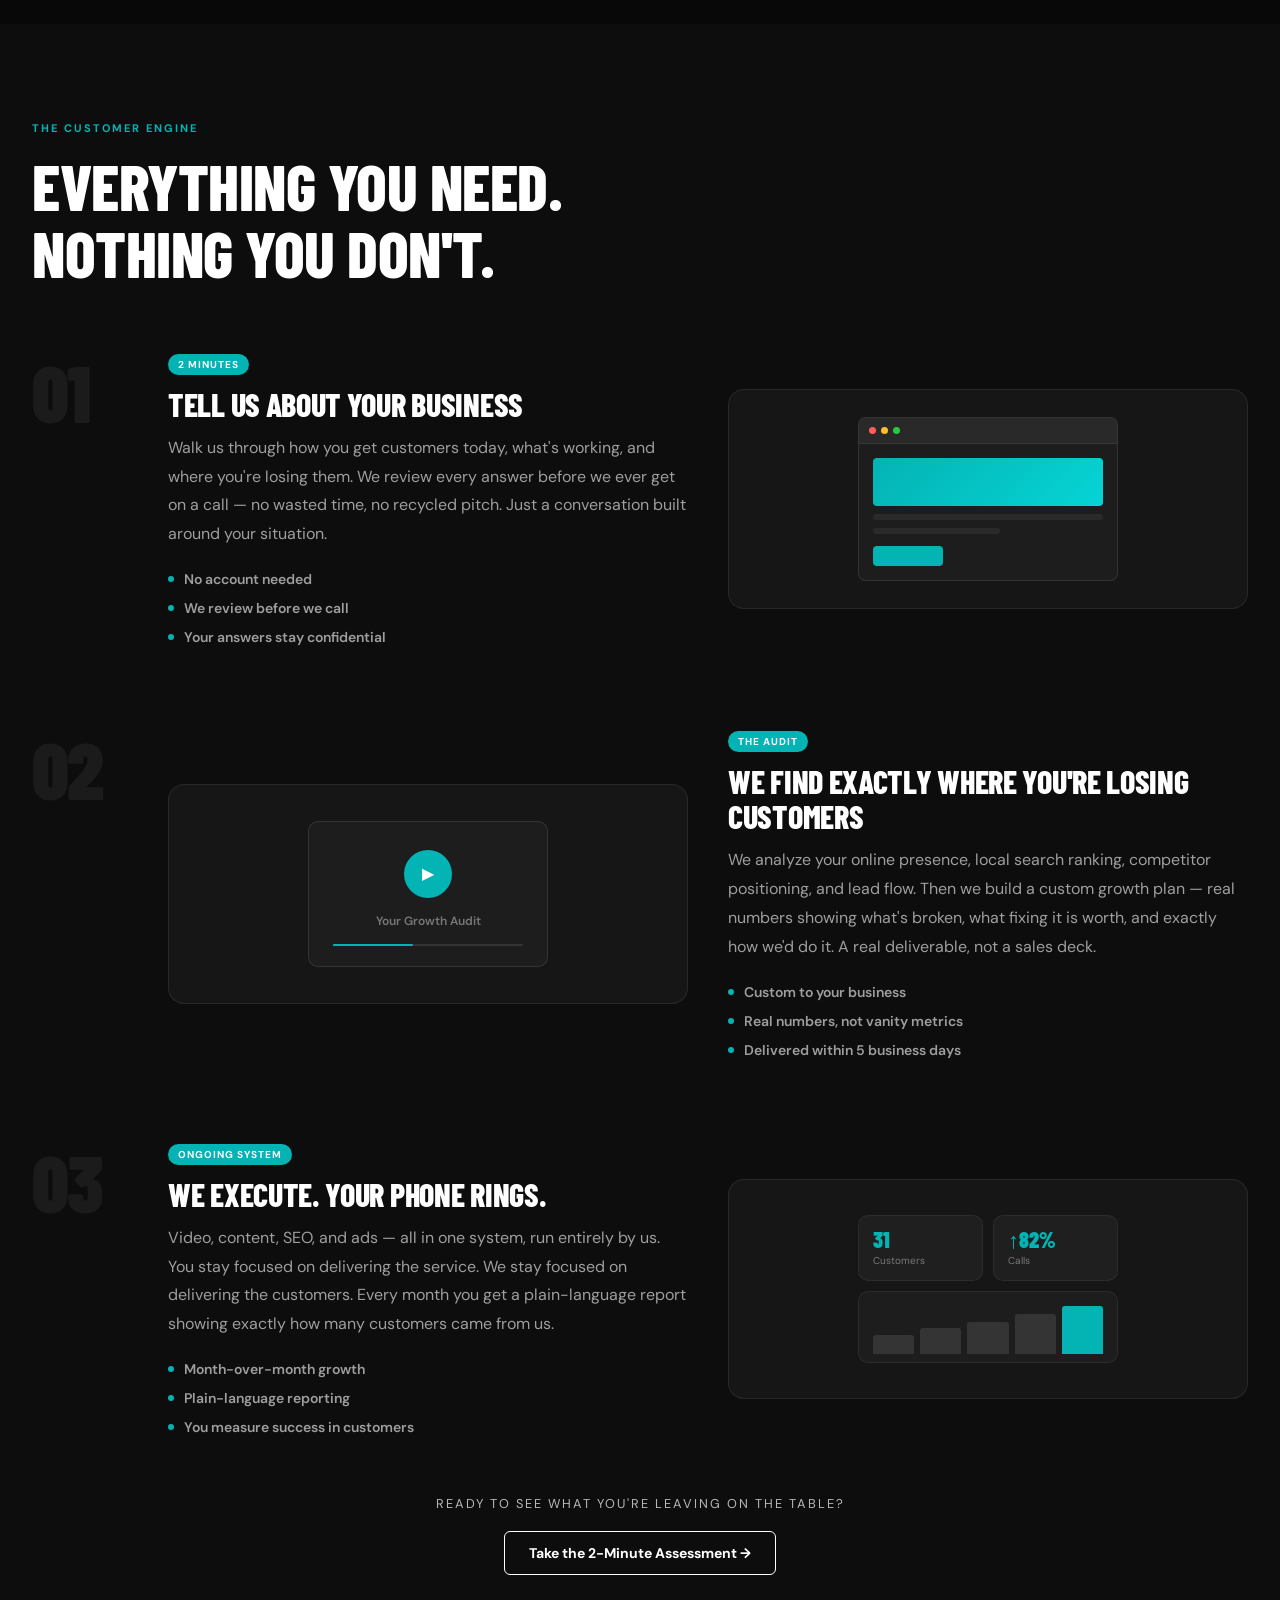
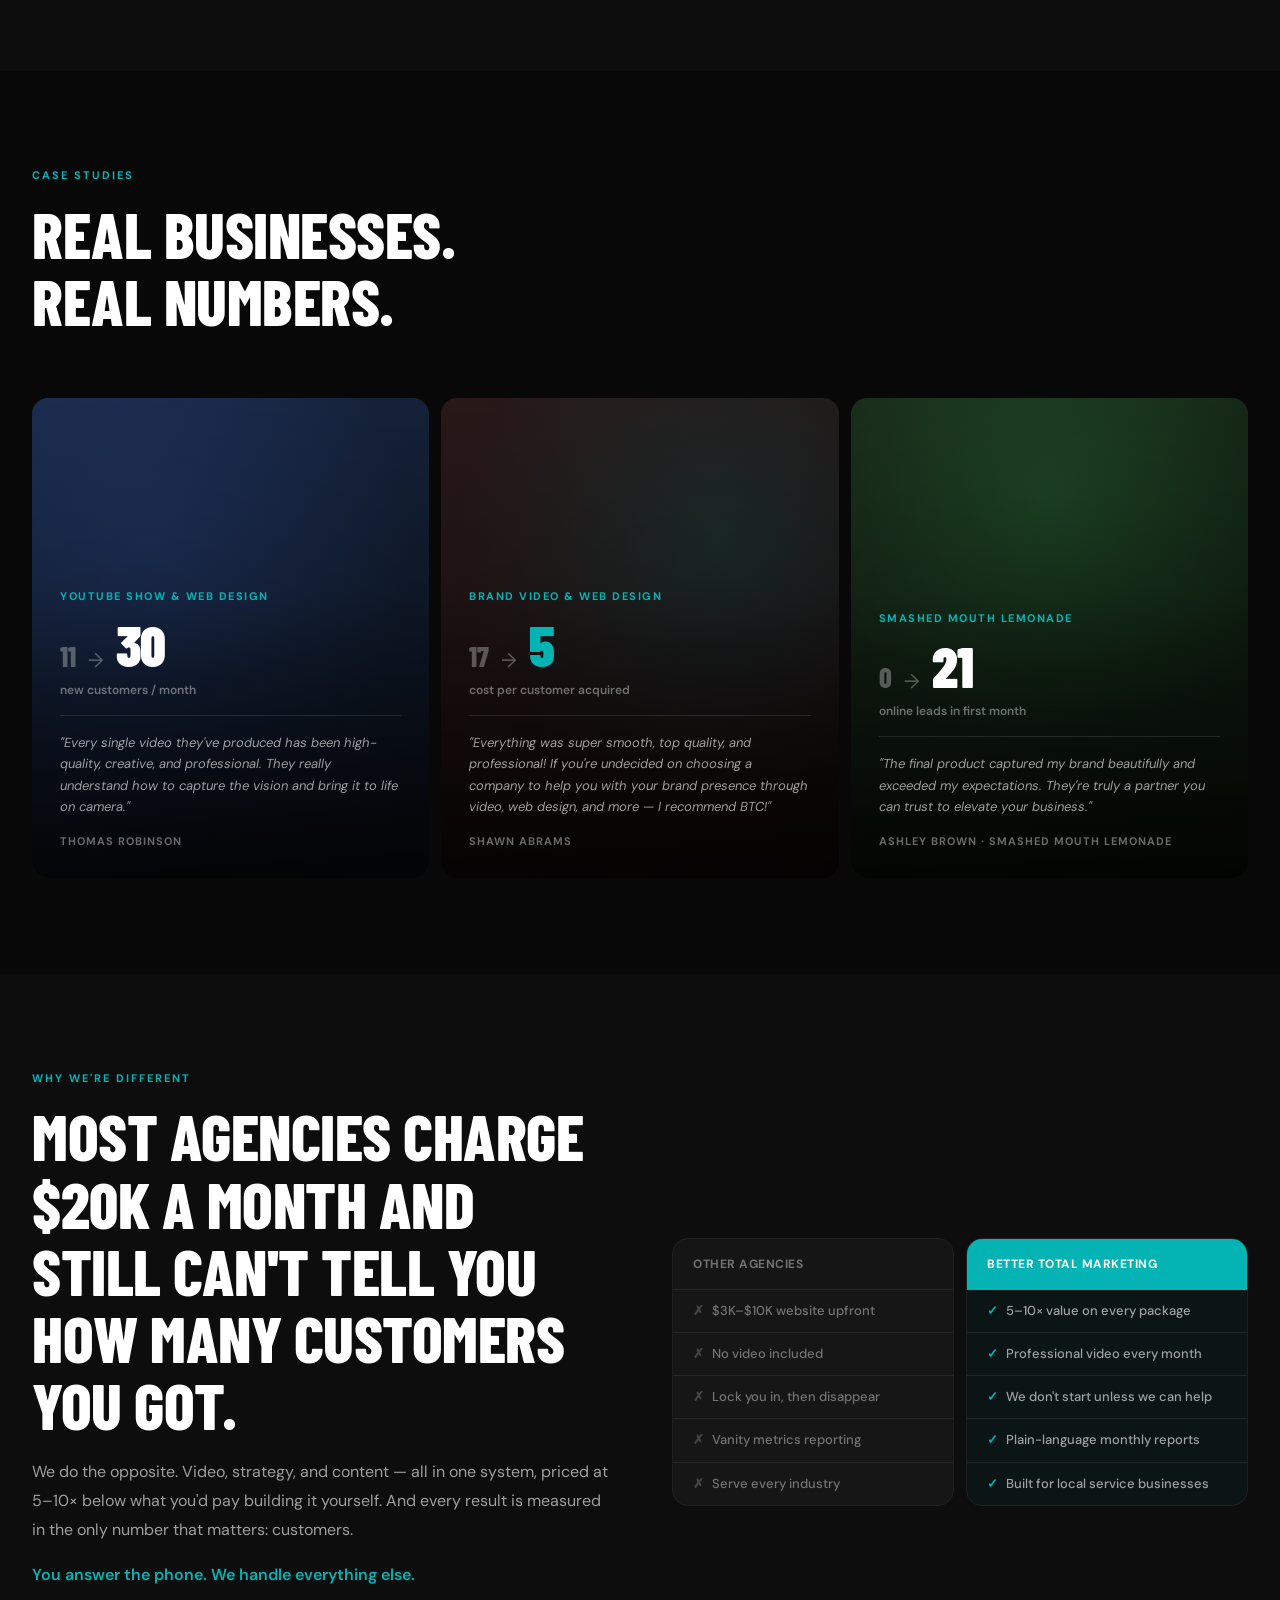
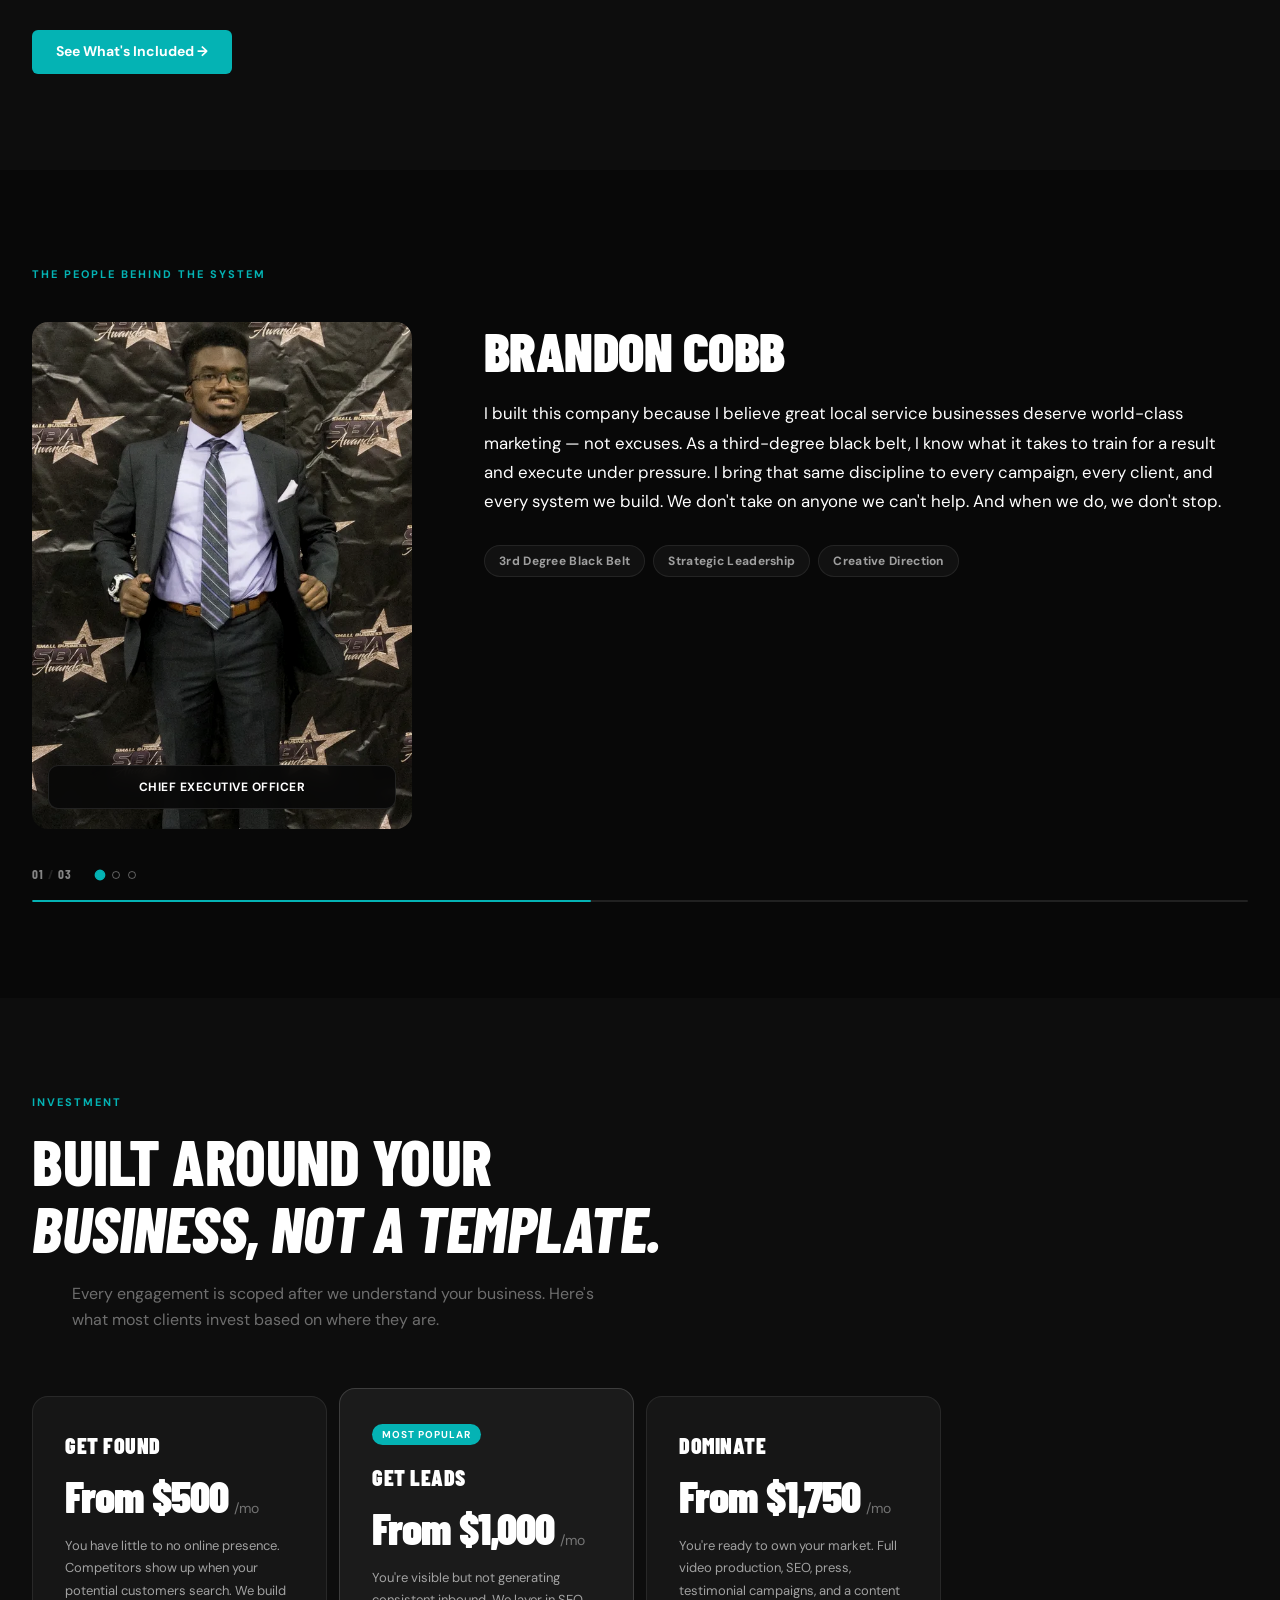
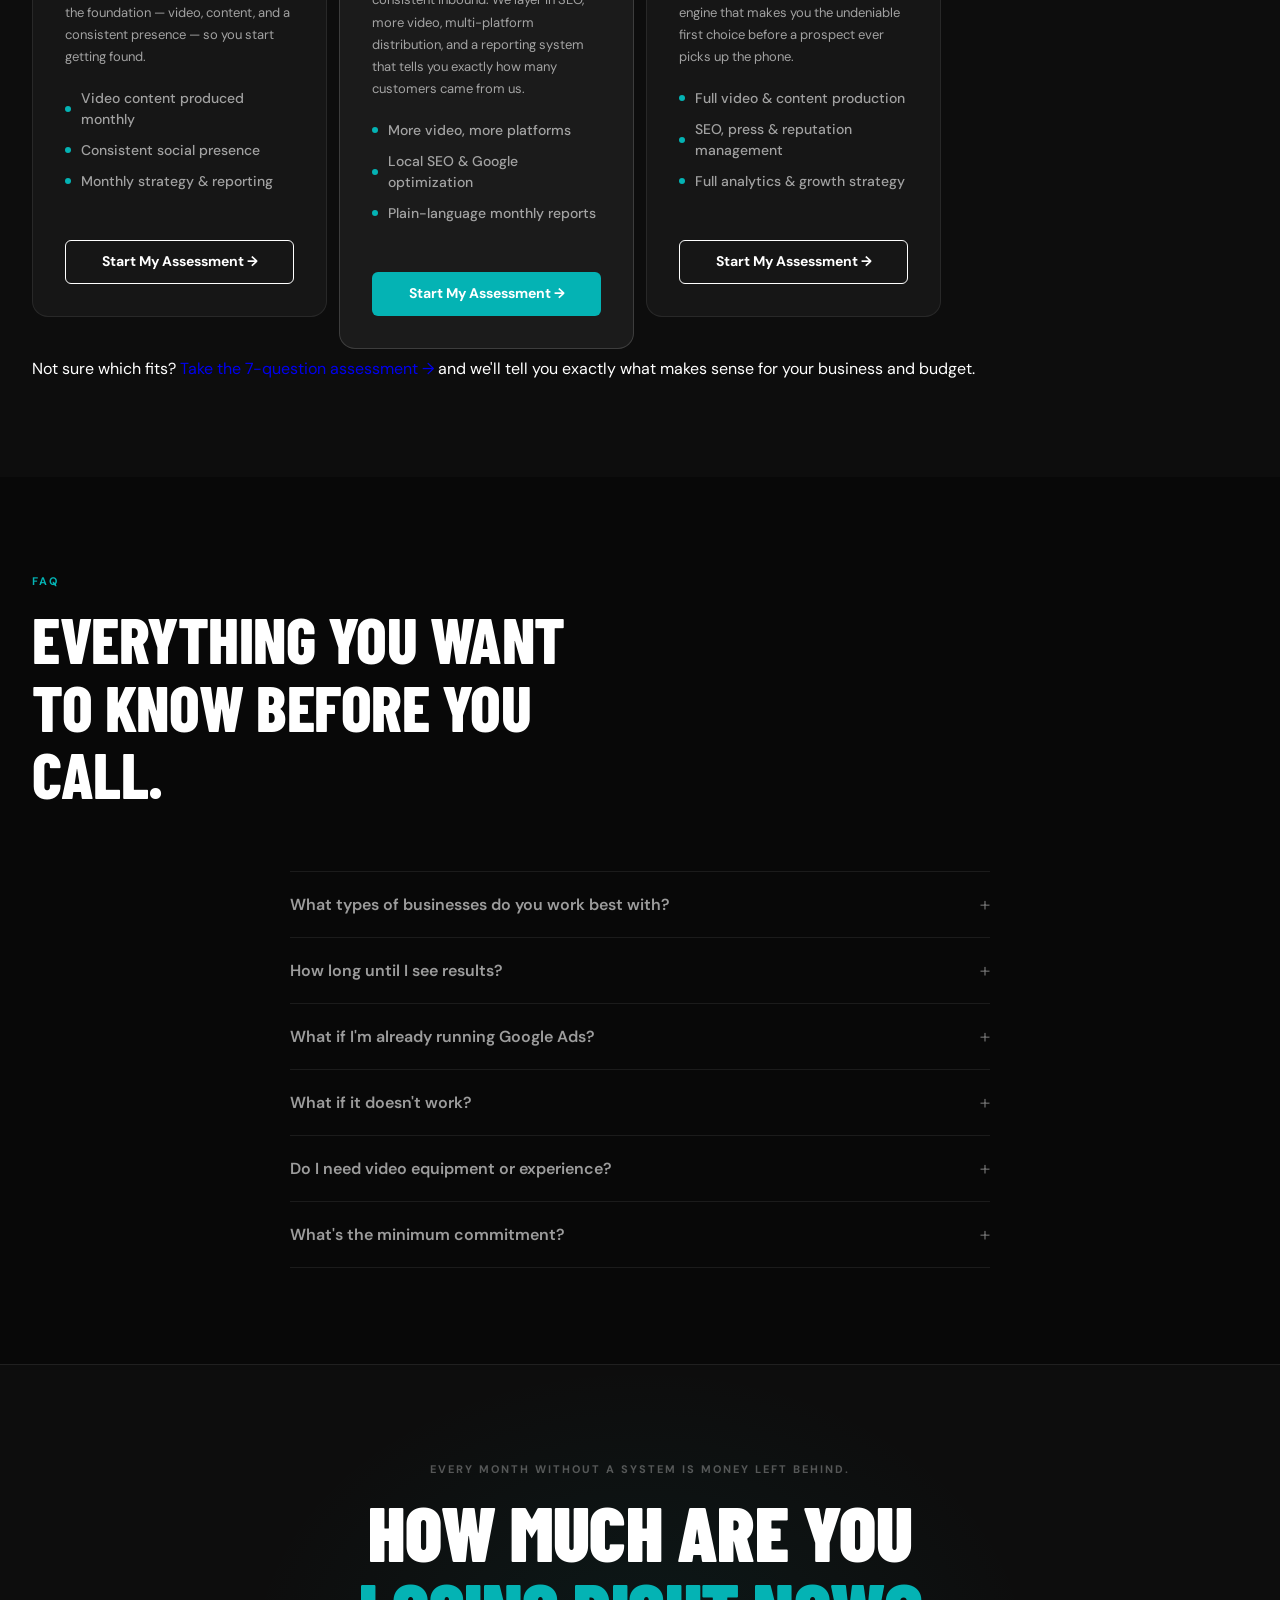
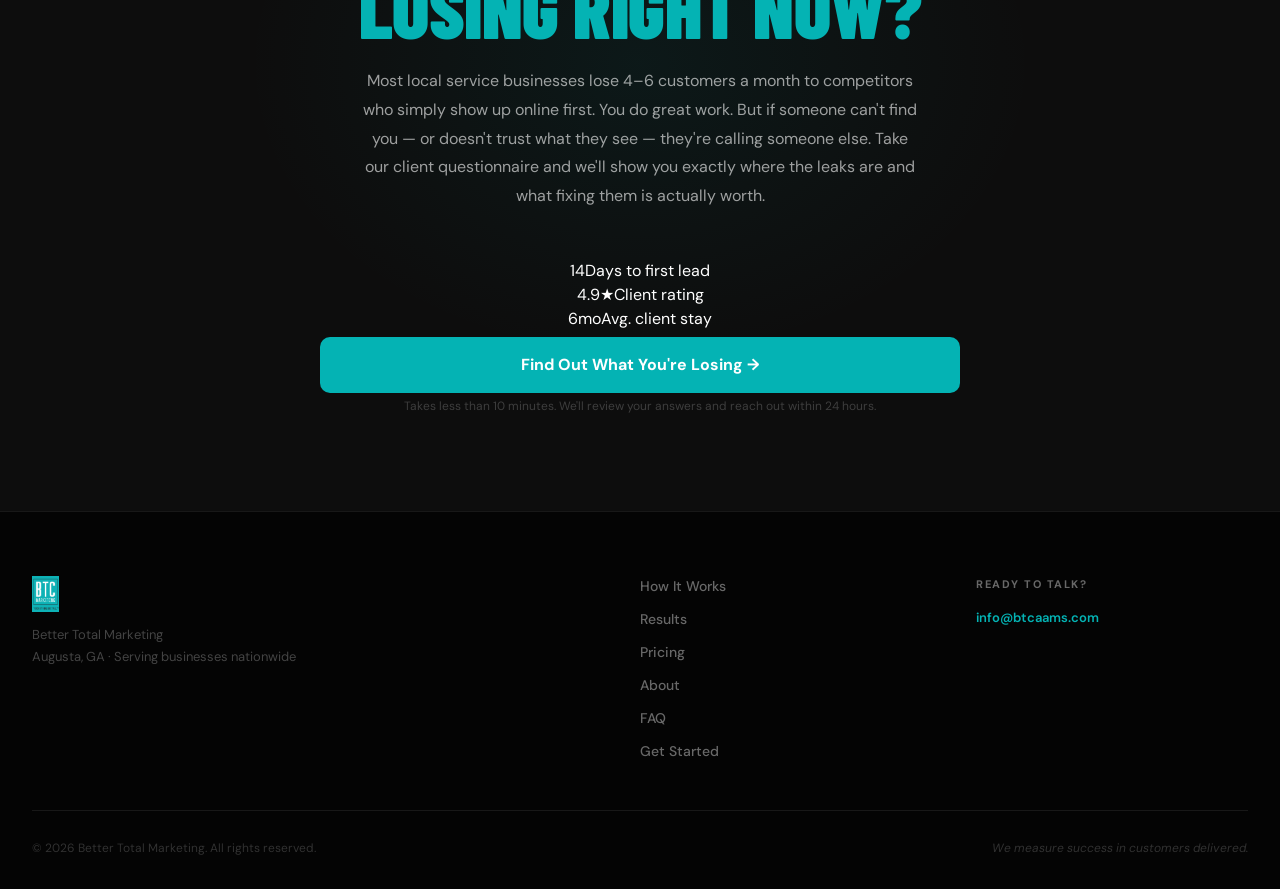
==== commit 7fc5e996: "Update all CTAs to point to diagnostic — every button now leads to the assessment" ====
--- a/index.html
+++ b/index.html
@@ -70,7 +70,7 @@
         <a href="diagnostic.html" class="btn-outline btn-lg">
           <span>Find Out What You're Losing</span>
         </a>
-        <a href="#results" class="hero-secondary-cta">See the results →</a>
+        <a href="diagnostic.html" class="hero-secondary-cta">See the results →</a>
       </div>
     </div>
 
@@ -292,7 +292,7 @@
         <p
           style="font-size:0.8rem; letter-spacing:2px; text-transform:uppercase; color:var(--accent); margin-bottom:18px; opacity:0.7;">
           Ready to see what you're leaving on the table?</p>
-        <a href="questionnaire.html" class="btn-outline">
+        <a href="diagnostic.html" class="btn-outline">
           <span>Take the 2-Minute Assessment →</span>
         </a>
       </div>
@@ -370,7 +370,7 @@
             below what you'd pay building it yourself. And every result is measured in the only number that matters:
             customers.</p>
           <p class="body-text mt-4 text-accent-bold">You answer the phone. We handle everything else.</p>
-          <a href="#pricing" class="btn-red btn-standalone">See What's Included →</a>
+          <a href="diagnostic.html" class="btn-red btn-standalone">See What's Included →</a>
         </div>
         <div class="compare-wrap">
           <div class="compare-col compare-them">
@@ -507,7 +507,7 @@
             <li>Consistent social presence</li>
             <li>Monthly strategy &amp; reporting</li>
           </ul>
-          <a href="questionnaire.html" class="btn-outline btn-block">Start My Assessment →</a>
+          <a href="diagnostic.html" class="btn-outline btn-block">Start My Assessment →</a>
         </div>
 
         <!-- Tier 2 — Featured -->
@@ -523,7 +523,7 @@
             <li>Local SEO &amp; Google optimization</li>
             <li>Plain-language monthly reports</li>
           </ul>
-          <a href="questionnaire.html" class="btn-red btn-block">Start My Assessment →</a>
+          <a href="diagnostic.html" class="btn-red btn-block">Start My Assessment →</a>
         </div>
 
         <!-- Tier 3 -->
@@ -538,13 +538,13 @@
             <li>SEO, press &amp; reputation management</li>
             <li>Full analytics &amp; growth strategy</li>
           </ul>
-          <a href="questionnaire.html" class="btn-outline btn-block">Start My Assessment →</a>
+          <a href="diagnostic.html" class="btn-outline btn-block">Start My Assessment →</a>
         </div>
 
       </div>
 
       <div class="pricing-footer" data-reveal>
-        <p>Not sure which fits? <a href="questionnaire.html" class="pricing-footer-link">Take the 7-question assessment
+        <p>Not sure which fits? <a href="diagnostic.html" class="pricing-footer-link">Take the 7-question assessment
             →</a> and we'll tell you exactly what makes sense for your business and budget.</p>
       </div>
 
@@ -634,7 +634,7 @@
           <div class="cta-trust-stat"><span class="cta-trust-num">6mo</span><span class="cta-trust-label">Avg. client
               stay</span></div>
         </div>
-        <a href="questionnaire.html" class="btn-red btn-submit">
+        <a href="diagnostic.html" class="btn-red btn-submit">
           Find Out What You're Losing →
         </a>
         <p class="form-note">Takes less than 10 minutes. We'll review your answers and reach out within 24 hours.</p>
@@ -656,7 +656,7 @@
           <a href="#pricing">Pricing</a>
           <a href="#about">About</a>
           <a href="#faq">FAQ</a>
-          <a href="questionnaire.html">Get Started</a>
+          <a href="diagnostic.html">Get Started</a>
         </nav>
         <div class="footer-contact">
           <p class="footer-contact-label">Ready to talk?</p>
